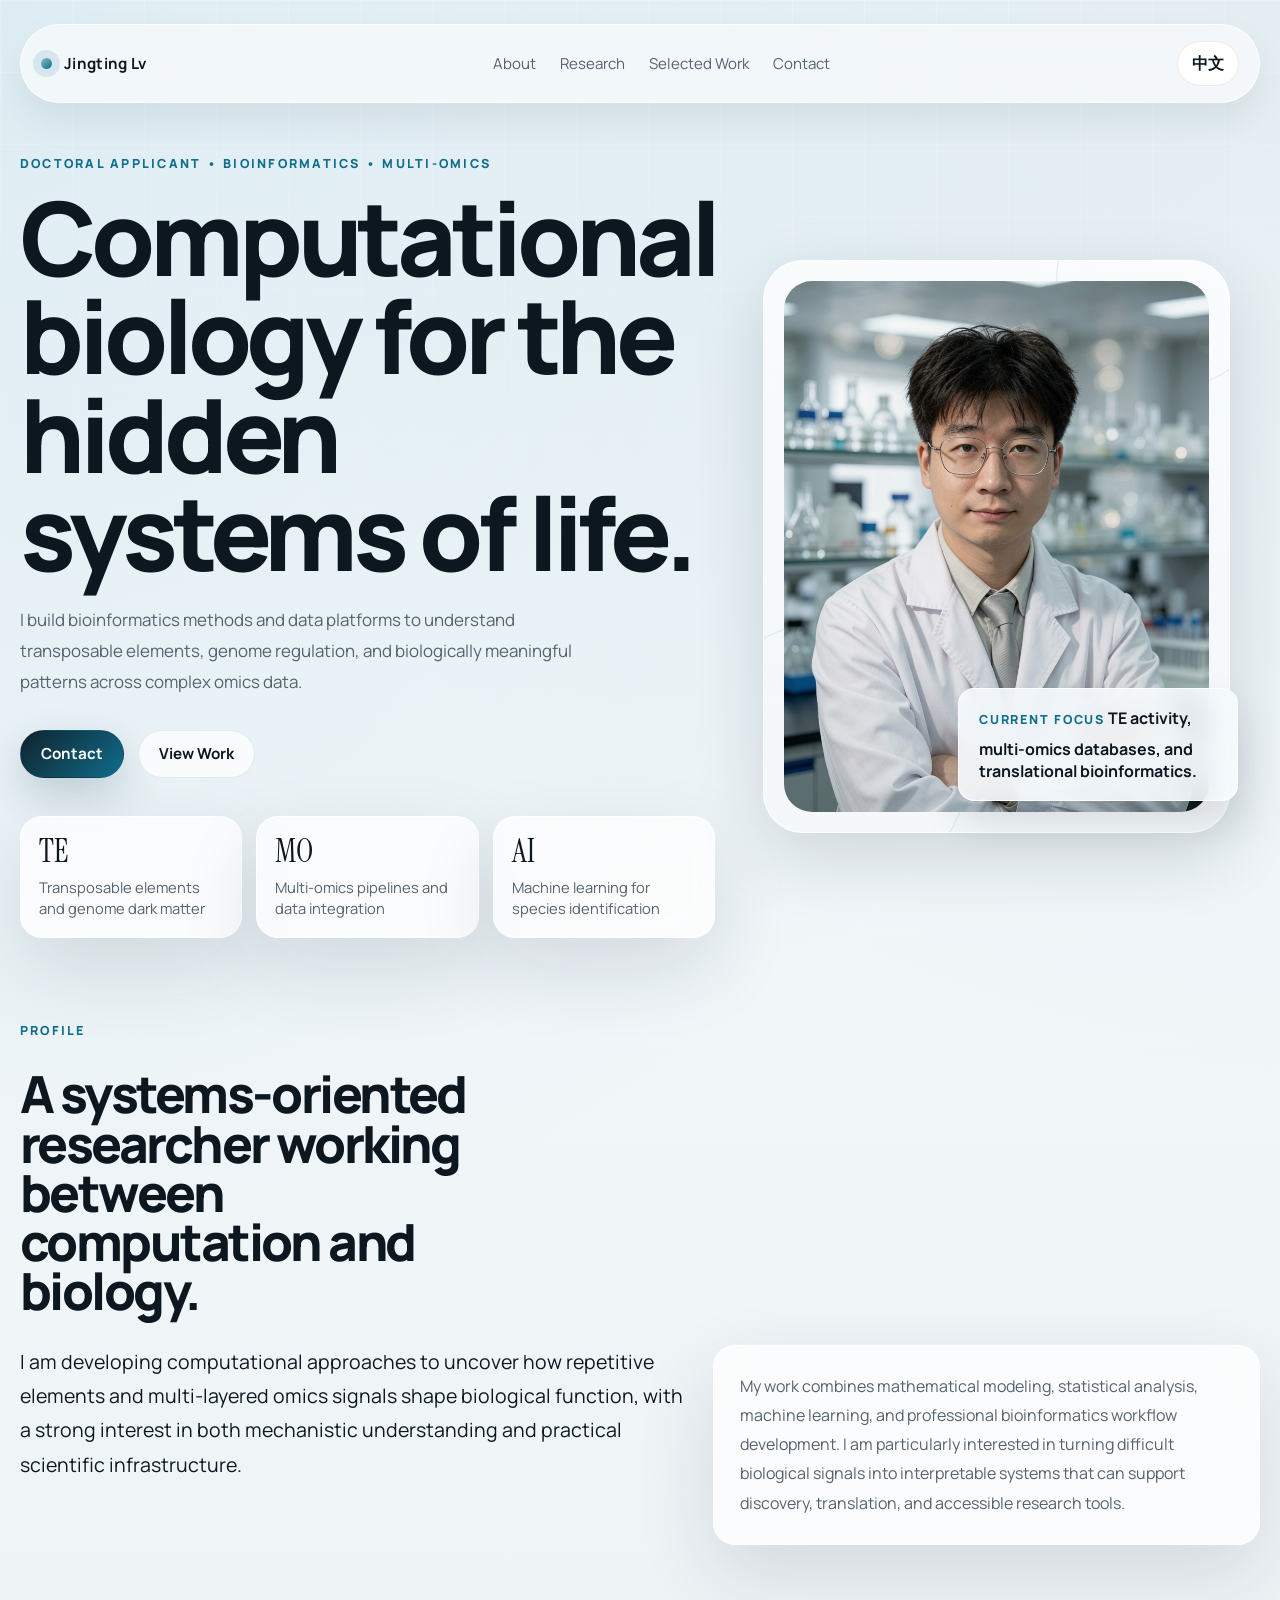
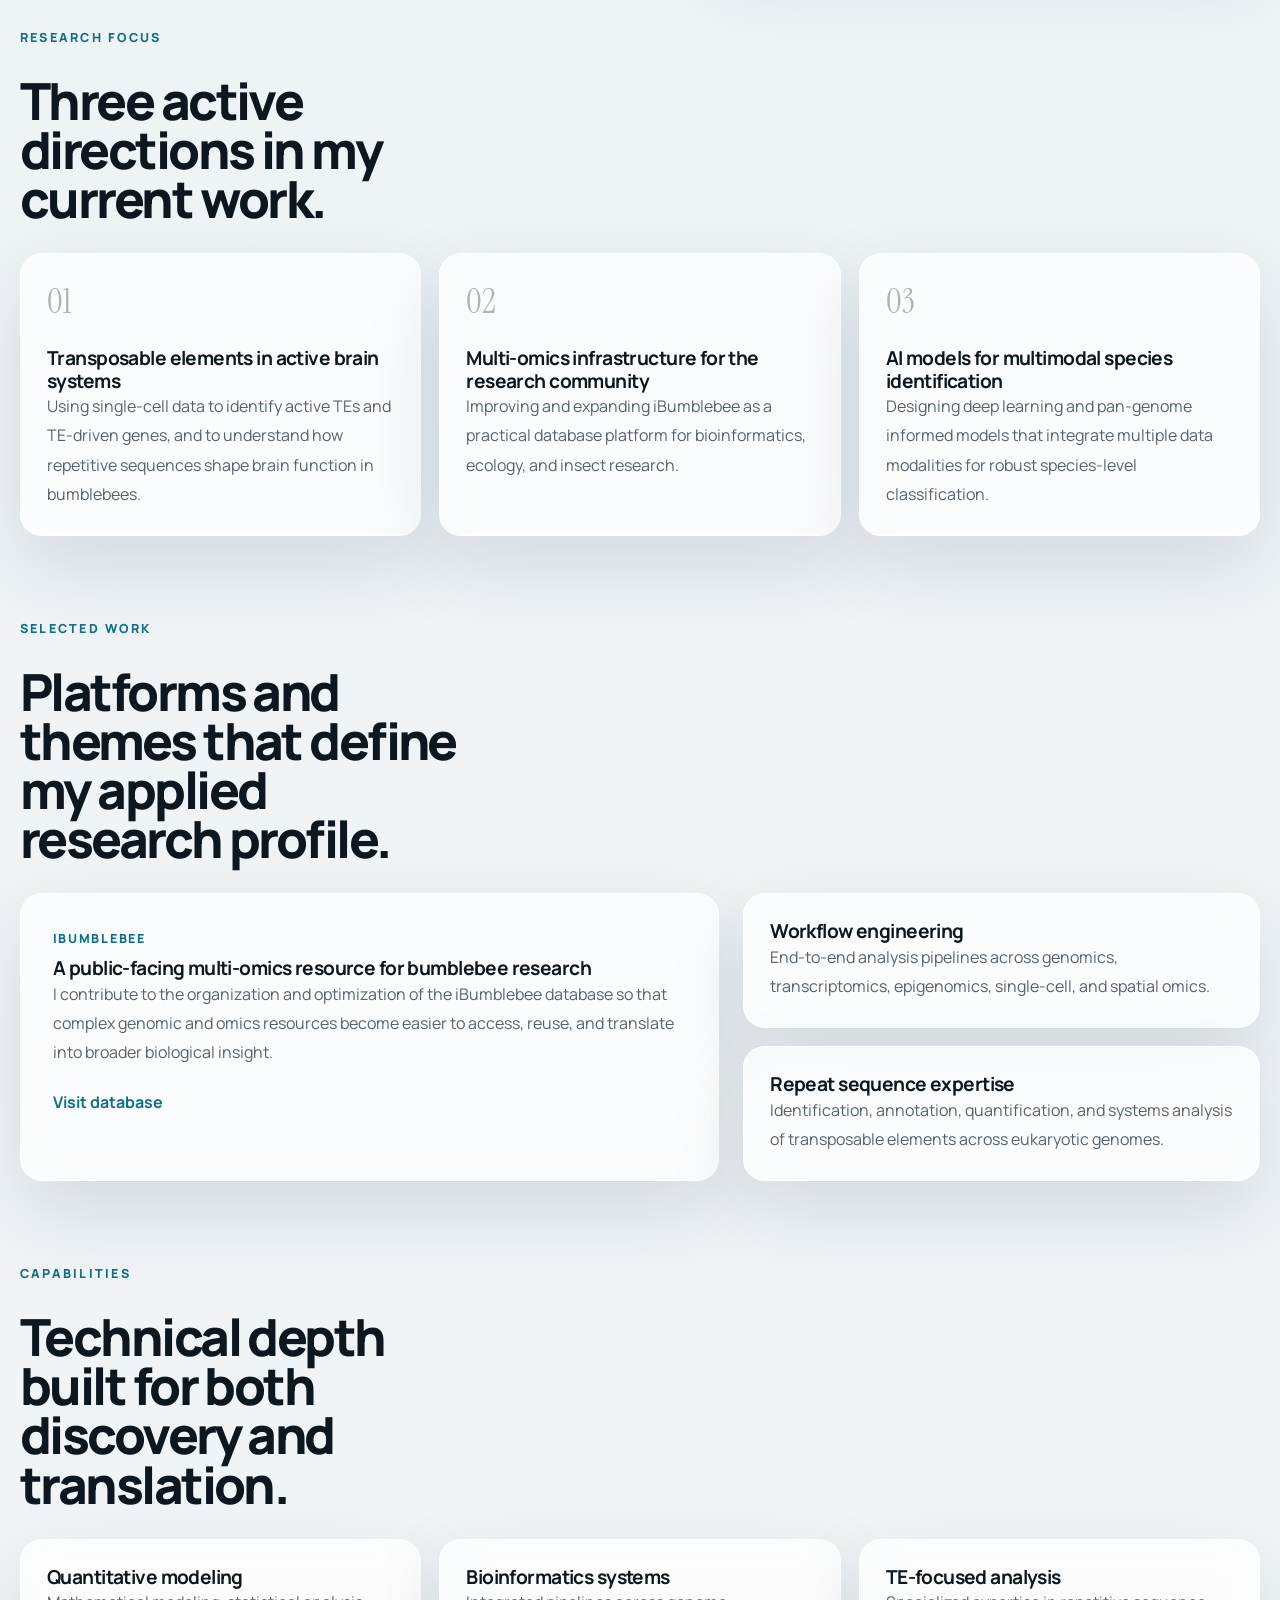
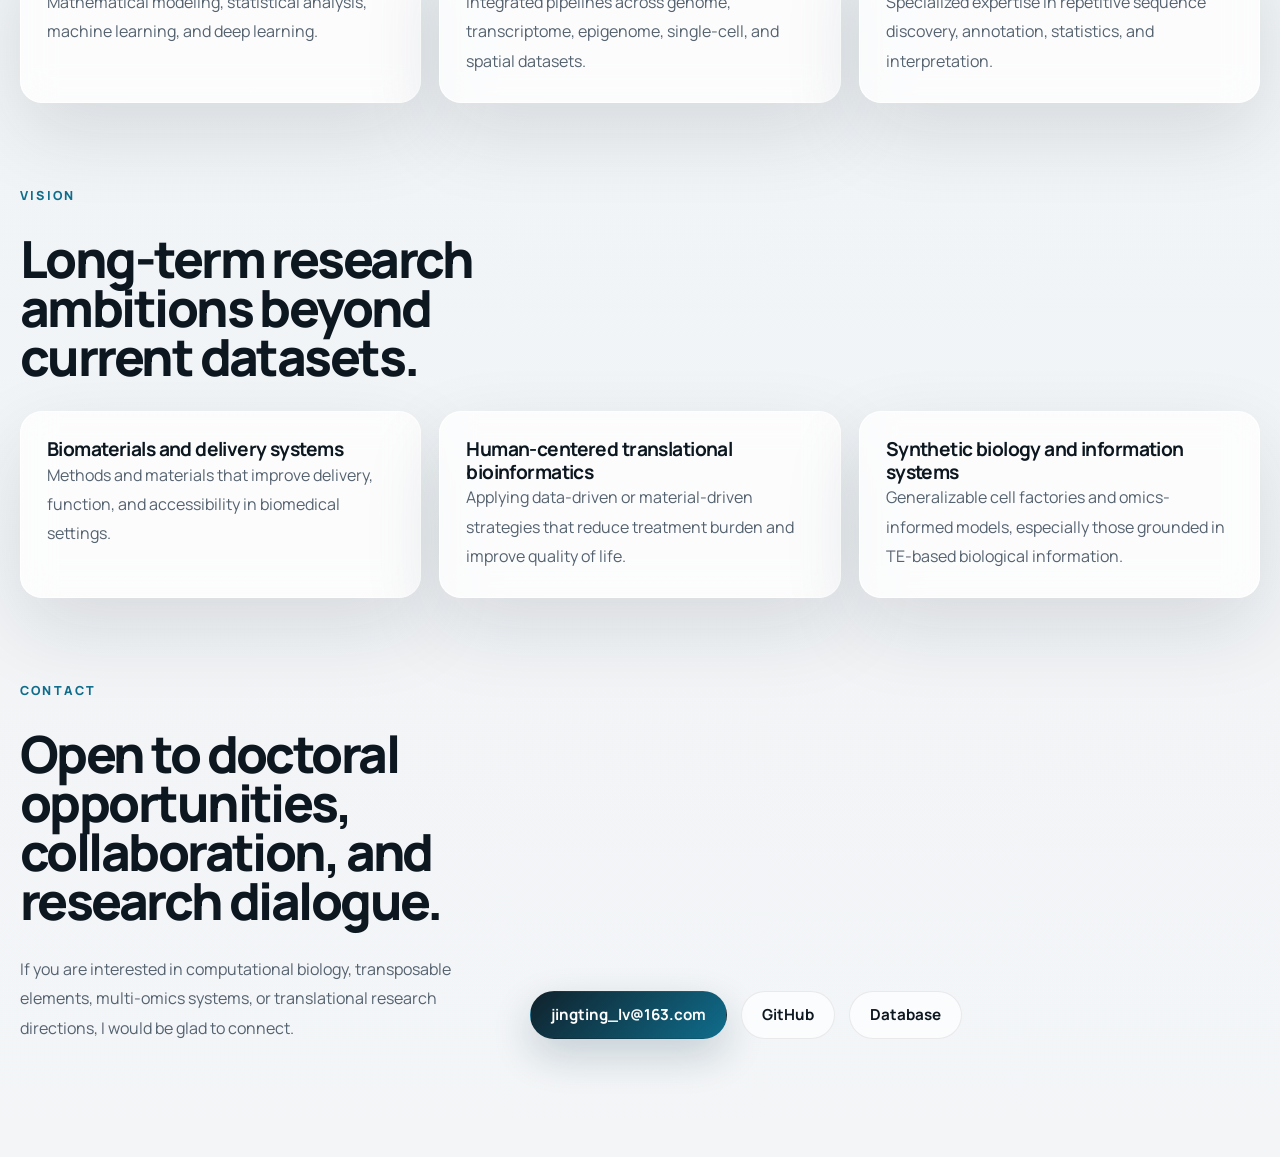
==== index.html @ 1e481fd1 "Create bilingual academic homepage" ====
<!DOCTYPE html>
<html lang="en">
<head>
  <meta charset="UTF-8">
  <meta name="viewport" content="width=device-width, initial-scale=1.0">
  <title>Jingting Lv | Bioinformatics Researcher</title>
  <meta
    name="description"
    content="Bilingual academic homepage for Jingting Lv, focused on bioinformatics, transposable elements, multi-omics, and computational biology."
  >
  <link rel="preconnect" href="https://fonts.googleapis.com">
  <link rel="preconnect" href="https://fonts.gstatic.com" crossorigin>
  <link
    href="https://fonts.googleapis.com/css2?family=Manrope:wght@400;500;600;700;800&family=Instrument+Serif:ital@0;1&display=swap"
    rel="stylesheet"
  >
  <link rel="stylesheet" href="assets/css/styles.css">
</head>
<body>
  <div class="site-shell">
    <header class="topbar">
      <a class="brand" href="#home" aria-label="Homepage">
        <span class="brand-mark"></span>
        <span class="brand-text">Jingting Lv</span>
      </a>
      <nav class="nav">
        <a href="#about" data-i18n="navAbout">About</a>
        <a href="#research" data-i18n="navResearch">Research</a>
        <a href="#selected" data-i18n="navSelected">Selected Work</a>
        <a href="#contact" data-i18n="navContact">Contact</a>
      </nav>
      <button class="lang-toggle" id="langToggle" type="button" aria-label="Switch language">
        中文
      </button>
    </header>

    <main>
      <section class="hero section" id="home">
        <div class="hero-copy reveal">
          <p class="eyebrow" data-i18n="eyebrow">Doctoral Applicant • Bioinformatics • Multi-omics</p>
          <h1 data-i18n="heroTitle">Computational biology for the hidden systems of life.</h1>
          <p class="hero-text" data-i18n="heroText">
            I build bioinformatics methods and data platforms to understand transposable elements,
            genome regulation, and biologically meaningful patterns across complex omics data.
          </p>
          <div class="hero-actions">
            <a class="button button-primary" href="#contact" data-i18n="heroPrimary">Contact</a>
            <a class="button button-secondary" href="#selected" data-i18n="heroSecondary">View Work</a>
          </div>
          <div class="hero-highlights">
            <article class="metric">
              <span class="metric-value">TE</span>
              <span class="metric-label" data-i18n="metricOne">Transposable elements and genome dark matter</span>
            </article>
            <article class="metric">
              <span class="metric-value">MO</span>
              <span class="metric-label" data-i18n="metricTwo">Multi-omics pipelines and data integration</span>
            </article>
            <article class="metric">
              <span class="metric-value">AI</span>
              <span class="metric-label" data-i18n="metricThree">Machine learning for species identification</span>
            </article>
          </div>
        </div>

        <div class="hero-visual reveal">
          <div class="portrait-frame">
            <div class="portrait-orbit portrait-orbit-one"></div>
            <div class="portrait-orbit portrait-orbit-two"></div>
            <img src="assets/images/profile.jpg" alt="Portrait of Jingting Lv in a laboratory" class="portrait">
          </div>
          <div class="floating-card card-focus">
            <span class="card-kicker" data-i18n="focusLabel">Current focus</span>
            <strong data-i18n="focusText">TE activity, multi-omics databases, and translational bioinformatics.</strong>
          </div>
        </div>
      </section>

      <section class="section intro reveal" id="about">
        <div class="section-heading">
          <p class="eyebrow" data-i18n="aboutEyebrow">Profile</p>
          <h2 data-i18n="aboutTitle">A systems-oriented researcher working between computation and biology.</h2>
        </div>
        <div class="intro-grid">
          <p class="lead" data-i18n="aboutLead">
            I am developing computational approaches to uncover how repetitive elements and
            multi-layered omics signals shape biological function, with a strong interest in both
            mechanistic understanding and practical scientific infrastructure.
          </p>
          <div class="glass-panel">
            <p data-i18n="aboutBody">
              My work combines mathematical modeling, statistical analysis, machine learning, and
              professional bioinformatics workflow development. I am particularly interested in
              turning difficult biological signals into interpretable systems that can support
              discovery, translation, and accessible research tools.
            </p>
          </div>
        </div>
      </section>

      <section class="section reveal" id="research">
        <div class="section-heading">
          <p class="eyebrow" data-i18n="researchEyebrow">Research Focus</p>
          <h2 data-i18n="researchTitle">Three active directions in my current work.</h2>
        </div>
        <div class="card-grid">
          <article class="info-card">
            <span class="card-index">01</span>
            <h3 data-i18n="researchOneTitle">Transposable elements in active brain systems</h3>
            <p data-i18n="researchOneBody">
              Using single-cell data to identify active TEs and TE-driven genes, and to understand
              how repetitive sequences shape brain function in bumblebees.
            </p>
          </article>
          <article class="info-card">
            <span class="card-index">02</span>
            <h3 data-i18n="researchTwoTitle">Multi-omics infrastructure for the research community</h3>
            <p data-i18n="researchTwoBody">
              Improving and expanding iBumblebee as a practical database platform for bioinformatics,
              ecology, and insect research.
            </p>
          </article>
          <article class="info-card">
            <span class="card-index">03</span>
            <h3 data-i18n="researchThreeTitle">AI models for multimodal species identification</h3>
            <p data-i18n="researchThreeBody">
              Designing deep learning and pan-genome informed models that integrate multiple data
              modalities for robust species-level classification.
            </p>
          </article>
        </div>
      </section>

      <section class="section section-split reveal" id="selected">
        <div class="section-heading">
          <p class="eyebrow" data-i18n="selectedEyebrow">Selected Work</p>
          <h2 data-i18n="selectedTitle">Platforms and themes that define my applied research profile.</h2>
        </div>
        <div class="split-layout">
          <article class="feature-panel">
            <span class="feature-label">iBumblebee</span>
            <h3 data-i18n="selectedMainTitle">A public-facing multi-omics resource for bumblebee research</h3>
            <p data-i18n="selectedMainBody">
              I contribute to the organization and optimization of the iBumblebee database so that
              complex genomic and omics resources become easier to access, reuse, and translate into
              broader biological insight.
            </p>
            <a class="text-link" href="https://ngdc.cncb.ac.cn/ibumblebee/" target="_blank" rel="noreferrer">
              <span data-i18n="databaseLink">Visit database</span>
            </a>
          </article>
          <div class="stacked-panels">
            <article class="mini-panel">
              <h3 data-i18n="selectedSideOneTitle">Workflow engineering</h3>
              <p data-i18n="selectedSideOneBody">
                End-to-end analysis pipelines across genomics, transcriptomics, epigenomics,
                single-cell, and spatial omics.
              </p>
            </article>
            <article class="mini-panel">
              <h3 data-i18n="selectedSideTwoTitle">Repeat sequence expertise</h3>
              <p data-i18n="selectedSideTwoBody">
                Identification, annotation, quantification, and systems analysis of transposable
                elements across eukaryotic genomes.
              </p>
            </article>
          </div>
        </div>
      </section>

      <section class="section reveal" id="skills">
        <div class="section-heading">
          <p class="eyebrow" data-i18n="skillsEyebrow">Capabilities</p>
          <h2 data-i18n="skillsTitle">Technical depth built for both discovery and translation.</h2>
        </div>
        <div class="pillars">
          <div class="pillar">
            <h3 data-i18n="skillsOneTitle">Quantitative modeling</h3>
            <p data-i18n="skillsOneBody">Mathematical modeling, statistical analysis, machine learning, and deep learning.</p>
          </div>
          <div class="pillar">
            <h3 data-i18n="skillsTwoTitle">Bioinformatics systems</h3>
            <p data-i18n="skillsTwoBody">Integrated pipelines across genome, transcriptome, epigenome, single-cell, and spatial datasets.</p>
          </div>
          <div class="pillar">
            <h3 data-i18n="skillsThreeTitle">TE-focused analysis</h3>
            <p data-i18n="skillsThreeBody">Specialized expertise in repetitive sequence discovery, annotation, statistics, and interpretation.</p>
          </div>
        </div>
      </section>

      <section class="section reveal" id="vision">
        <div class="section-heading">
          <p class="eyebrow" data-i18n="visionEyebrow">Vision</p>
          <h2 data-i18n="visionTitle">Long-term research ambitions beyond current datasets.</h2>
        </div>
        <div class="vision-grid">
          <article class="vision-card">
            <h3 data-i18n="visionOneTitle">Biomaterials and delivery systems</h3>
            <p data-i18n="visionOneBody">Methods and materials that improve delivery, function, and accessibility in biomedical settings.</p>
          </article>
          <article class="vision-card">
            <h3 data-i18n="visionTwoTitle">Human-centered translational bioinformatics</h3>
            <p data-i18n="visionTwoBody">Applying data-driven or material-driven strategies that reduce treatment burden and improve quality of life.</p>
          </article>
          <article class="vision-card">
            <h3 data-i18n="visionThreeTitle">Synthetic biology and information systems</h3>
            <p data-i18n="visionThreeBody">Generalizable cell factories and omics-informed models, especially those grounded in TE-based biological information.</p>
          </article>
        </div>
      </section>

      <section class="section contact reveal" id="contact">
        <div class="section-heading">
          <p class="eyebrow" data-i18n="contactEyebrow">Contact</p>
          <h2 data-i18n="contactTitle">Open to doctoral opportunities, collaboration, and research dialogue.</h2>
        </div>
        <div class="contact-layout">
          <p class="contact-copy" data-i18n="contactBody">
            If you are interested in computational biology, transposable elements, multi-omics
            systems, or translational research directions, I would be glad to connect.
          </p>
          <div class="contact-actions">
            <a class="button button-primary" href="mailto:jingting_lv@163.com">jingting_lv@163.com</a>
            <a class="button button-secondary" href="https://github.com/jingtinglv/jingtinglv.github.io" target="_blank" rel="noreferrer">GitHub</a>
            <a class="button button-secondary" href="https://ngdc.cncb.ac.cn/ibumblebee/" target="_blank" rel="noreferrer">Database</a>
            <a class="button button-secondary is-hidden" href="#" data-optional-link="cv">CV</a>
            <a class="button button-secondary is-hidden" href="#" data-optional-link="scholar">Scholar</a>
          </div>
        </div>
      </section>
    </main>
  </div>

  <script src="assets/js/script.js"></script>
</body>
</html>
---- assets/css/styles.css ----
:root {
  --bg: #eef3f6;
  --bg-soft: rgba(255, 255, 255, 0.62);
  --panel: rgba(255, 255, 255, 0.74);
  --panel-strong: rgba(255, 255, 255, 0.9);
  --line: rgba(16, 24, 32, 0.08);
  --line-strong: rgba(16, 24, 32, 0.16);
  --text: #0d1720;
  --muted: #55626f;
  --accent: #0f6d8c;
  --accent-soft: rgba(15, 109, 140, 0.12);
  --shadow: 0 30px 80px rgba(17, 33, 49, 0.12);
  --radius-xl: 32px;
  --radius-lg: 22px;
  --radius-md: 16px;
  --max-width: 1240px;
}

* {
  box-sizing: border-box;
}

html {
  scroll-behavior: smooth;
}

body {
  margin: 0;
  min-height: 100vh;
  font-family: "Manrope", "Avenir Next", "Segoe UI", sans-serif;
  color: var(--text);
  background:
    radial-gradient(circle at top left, rgba(110, 170, 198, 0.18), transparent 28%),
    radial-gradient(circle at top right, rgba(189, 209, 219, 0.32), transparent 24%),
    linear-gradient(180deg, #f6fbfd 0%, var(--bg) 38%, #f3f5f7 100%);
}

body::before {
  content: "";
  position: fixed;
  inset: 0;
  background-image:
    linear-gradient(rgba(255, 255, 255, 0.35) 1px, transparent 1px),
    linear-gradient(90deg, rgba(255, 255, 255, 0.35) 1px, transparent 1px);
  background-size: 72px 72px;
  mask-image: linear-gradient(180deg, rgba(0, 0, 0, 0.55), transparent 78%);
  pointer-events: none;
}

a {
  color: inherit;
  text-decoration: none;
}

img {
  display: block;
  max-width: 100%;
}

.site-shell {
  width: min(calc(100% - 32px), var(--max-width));
  margin: 0 auto;
  padding: 24px 0 72px;
}

.topbar {
  position: sticky;
  top: 16px;
  z-index: 20;
  display: flex;
  align-items: center;
  justify-content: space-between;
  gap: 18px;
  padding: 16px 20px;
  margin-bottom: 24px;
  background: rgba(248, 250, 252, 0.78);
  border: 1px solid rgba(255, 255, 255, 0.84);
  border-radius: 999px;
  box-shadow: 0 18px 36px rgba(28, 44, 62, 0.08);
  backdrop-filter: blur(16px);
}

.brand {
  display: inline-flex;
  align-items: center;
  gap: 12px;
  font-size: 0.95rem;
  font-weight: 700;
  letter-spacing: 0.02em;
}

.brand-mark {
  width: 11px;
  height: 11px;
  border-radius: 999px;
  background: linear-gradient(135deg, #8bbac9 0%, #0f6d8c 100%);
  box-shadow: 0 0 0 8px rgba(15, 109, 140, 0.12);
}

.nav {
  display: inline-flex;
  gap: 24px;
  color: var(--muted);
  font-size: 0.94rem;
}

.nav a {
  position: relative;
}

.nav a::after {
  content: "";
  position: absolute;
  left: 0;
  bottom: -6px;
  width: 100%;
  height: 1px;
  background: currentColor;
  transform: scaleX(0);
  transform-origin: left;
  transition: transform 200ms ease;
}

.nav a:hover::after,
.nav a:focus-visible::after {
  transform: scaleX(1);
}

.lang-toggle,
.button {
  border: 1px solid transparent;
  border-radius: 999px;
  transition:
    transform 220ms ease,
    box-shadow 220ms ease,
    background-color 220ms ease,
    border-color 220ms ease;
}

.lang-toggle {
  padding: 10px 14px;
  font: inherit;
  font-weight: 700;
  color: var(--text);
  background: #fff;
  border-color: var(--line);
  cursor: pointer;
}

.lang-toggle:hover,
.lang-toggle:focus-visible,
.button:hover,
.button:focus-visible {
  transform: translateY(-1px);
  box-shadow: 0 10px 30px rgba(19, 40, 57, 0.08);
}

.section {
  position: relative;
  padding: 42px 0;
}

.hero {
  display: grid;
  grid-template-columns: 1.06fr 0.94fr;
  gap: 48px;
  align-items: center;
  min-height: calc(100vh - 160px);
  padding-top: 28px;
}

.eyebrow {
  margin: 0 0 16px;
  color: var(--accent);
  font-size: 0.78rem;
  font-weight: 800;
  letter-spacing: 0.18em;
  text-transform: uppercase;
}

h1,
h2,
h3,
strong {
  margin: 0;
}

h1,
h2 {
  letter-spacing: -0.05em;
  line-height: 0.96;
}

h1 {
  max-width: 11ch;
  font-size: clamp(3.6rem, 8vw, 7rem);
  font-weight: 800;
}

h2 {
  max-width: 13ch;
  font-size: clamp(2.2rem, 4vw, 4rem);
  font-weight: 800;
}

h3 {
  font-size: 1.2rem;
  line-height: 1.18;
  letter-spacing: -0.03em;
}

.hero-text,
.lead,
.glass-panel p,
.info-card p,
.feature-panel p,
.mini-panel p,
.pillar p,
.vision-card p,
.contact-copy {
  margin: 0;
  color: var(--muted);
  font-size: 1rem;
  line-height: 1.82;
}

.hero-text {
  max-width: 58ch;
  margin-top: 24px;
  font-size: 1.06rem;
}

.hero-actions,
.contact-actions {
  display: flex;
  flex-wrap: wrap;
  gap: 14px;
  margin-top: 32px;
}

.button {
  display: inline-flex;
  align-items: center;
  justify-content: center;
  min-height: 48px;
  padding: 0 20px;
  font-size: 0.95rem;
  font-weight: 700;
}

.button-primary {
  color: #fff;
  background: linear-gradient(135deg, #10222c 0%, #0f6d8c 100%);
  box-shadow: 0 16px 40px rgba(15, 54, 73, 0.2);
}

.button-secondary {
  color: var(--text);
  background: rgba(255, 255, 255, 0.7);
  border-color: var(--line);
}

.hero-highlights {
  display: grid;
  grid-template-columns: repeat(3, minmax(0, 1fr));
  gap: 14px;
  margin-top: 38px;
}

.metric,
.glass-panel,
.info-card,
.feature-panel,
.mini-panel,
.pillar,
.vision-card {
  border: 1px solid rgba(255, 255, 255, 0.92);
  background: var(--panel);
  border-radius: var(--radius-lg);
  box-shadow: var(--shadow);
  backdrop-filter: blur(16px);
}

.metric {
  display: flex;
  flex-direction: column;
  gap: 10px;
  padding: 18px;
}

.metric-value {
  font-family: "Instrument Serif", Georgia, serif;
  font-size: 2rem;
  line-height: 1;
}

.metric-label {
  color: var(--muted);
  font-size: 0.92rem;
  line-height: 1.45;
}

.hero-visual {
  position: relative;
  display: flex;
  justify-content: center;
}

.portrait-frame {
  position: relative;
  width: min(100%, 520px);
  padding: 20px;
  border-radius: 40px;
  background: linear-gradient(180deg, rgba(255, 255, 255, 0.78), rgba(255, 255, 255, 0.38));
  border: 1px solid rgba(255, 255, 255, 0.94);
  box-shadow:
    0 24px 70px rgba(12, 36, 47, 0.14),
    inset 0 1px 0 rgba(255, 255, 255, 0.7);
  overflow: hidden;
}

.portrait {
  position: relative;
  z-index: 1;
  width: 100%;
  aspect-ratio: 4 / 5;
  object-fit: cover;
  border-radius: 28px;
  filter: saturate(0.92) contrast(1.02);
}

.portrait-orbit {
  position: absolute;
  inset: auto;
  border: 1px solid rgba(15, 109, 140, 0.12);
  border-radius: 999px;
}

.portrait-orbit-one {
  top: -16%;
  right: -10%;
  width: 220px;
  height: 220px;
}

.portrait-orbit-two {
  bottom: -12%;
  left: -16%;
  width: 280px;
  height: 280px;
}

.floating-card {
  position: absolute;
  right: -8px;
  bottom: 32px;
  z-index: 2;
  max-width: 280px;
  padding: 18px 20px;
  border-radius: var(--radius-md);
  background: rgba(248, 252, 255, 0.88);
  border: 1px solid rgba(255, 255, 255, 0.88);
  box-shadow: 0 20px 40px rgba(12, 31, 45, 0.14);
  backdrop-filter: blur(14px);
}

.card-kicker,
.feature-label {
  display: inline-block;
  margin-bottom: 10px;
  color: var(--accent);
  font-size: 0.78rem;
  font-weight: 800;
  letter-spacing: 0.14em;
  text-transform: uppercase;
}

.section-heading {
  display: flex;
  flex-direction: column;
  gap: 14px;
  margin-bottom: 30px;
}

.intro-grid,
.split-layout,
.contact-layout {
  display: grid;
  gap: 24px;
}

.intro-grid {
  grid-template-columns: 1.1fr 0.9fr;
  align-items: start;
}

.lead {
  font-size: 1.22rem;
  line-height: 1.75;
  color: var(--text);
}

.glass-panel,
.info-card,
.feature-panel,
.mini-panel,
.pillar,
.vision-card {
  padding: 26px;
}

.card-grid,
.vision-grid,
.pillars {
  display: grid;
  gap: 18px;
}

.card-grid {
  grid-template-columns: repeat(3, minmax(0, 1fr));
}

.info-card {
  min-height: 252px;
}

.card-index {
  display: inline-block;
  margin-bottom: 24px;
  color: rgba(13, 23, 32, 0.32);
  font-family: "Instrument Serif", Georgia, serif;
  font-size: 2.1rem;
}

.split-layout {
  grid-template-columns: 1.15fr 0.85fr;
}

.feature-panel {
  padding: 32px;
}

.stacked-panels {
  display: grid;
  gap: 18px;
}

.text-link {
  display: inline-flex;
  margin-top: 24px;
  color: var(--accent);
  font-weight: 700;
}

.pillars {
  grid-template-columns: repeat(3, minmax(0, 1fr));
}

.vision-grid {
  grid-template-columns: repeat(3, minmax(0, 1fr));
}

.contact-layout {
  grid-template-columns: 0.8fr 1.2fr;
  align-items: center;
}

.is-hidden {
  display: none;
}

.reveal {
  opacity: 0;
  transform: translateY(24px);
  transition:
    opacity 700ms ease,
    transform 700ms cubic-bezier(0.22, 1, 0.36, 1);
}

.reveal.is-visible {
  opacity: 1;
  transform: translateY(0);
}

@media (prefers-reduced-motion: reduce) {
  html {
    scroll-behavior: auto;
  }

  .reveal,
  .lang-toggle,
  .button,
  .nav a::after {
    transition: none;
  }

  .reveal {
    opacity: 1;
    transform: none;
  }
}

@media (max-width: 1120px) {
  .hero,
  .intro-grid,
  .split-layout,
  .contact-layout {
    grid-template-columns: 1fr;
  }

  .hero {
    min-height: auto;
    padding-top: 12px;
  }

  .hero-visual {
    order: -1;
  }
}

@media (max-width: 880px) {
  .topbar {
    padding: 14px 16px;
    border-radius: 28px;
  }

  .nav {
    display: none;
  }

  .hero-highlights,
  .card-grid,
  .pillars,
  .vision-grid {
    grid-template-columns: 1fr;
  }

  h1 {
    max-width: 100%;
  }

  h2 {
    max-width: 100%;
  }

  .floating-card {
    position: static;
    margin-top: 18px;
    max-width: none;
  }
}

@media (max-width: 640px) {
  .site-shell {
    width: min(calc(100% - 20px), var(--max-width));
    padding-top: 14px;
  }

  .section {
    padding: 32px 0;
  }

  h1 {
    font-size: clamp(2.7rem, 16vw, 4.2rem);
  }

  h2 {
    font-size: clamp(1.9rem, 11vw, 3rem);
  }

  .hero-text,
  .lead {
    font-size: 1rem;
  }

  .portrait-frame {
    padding: 14px;
    border-radius: 28px;
  }

  .portrait {
    border-radius: 20px;
  }
}
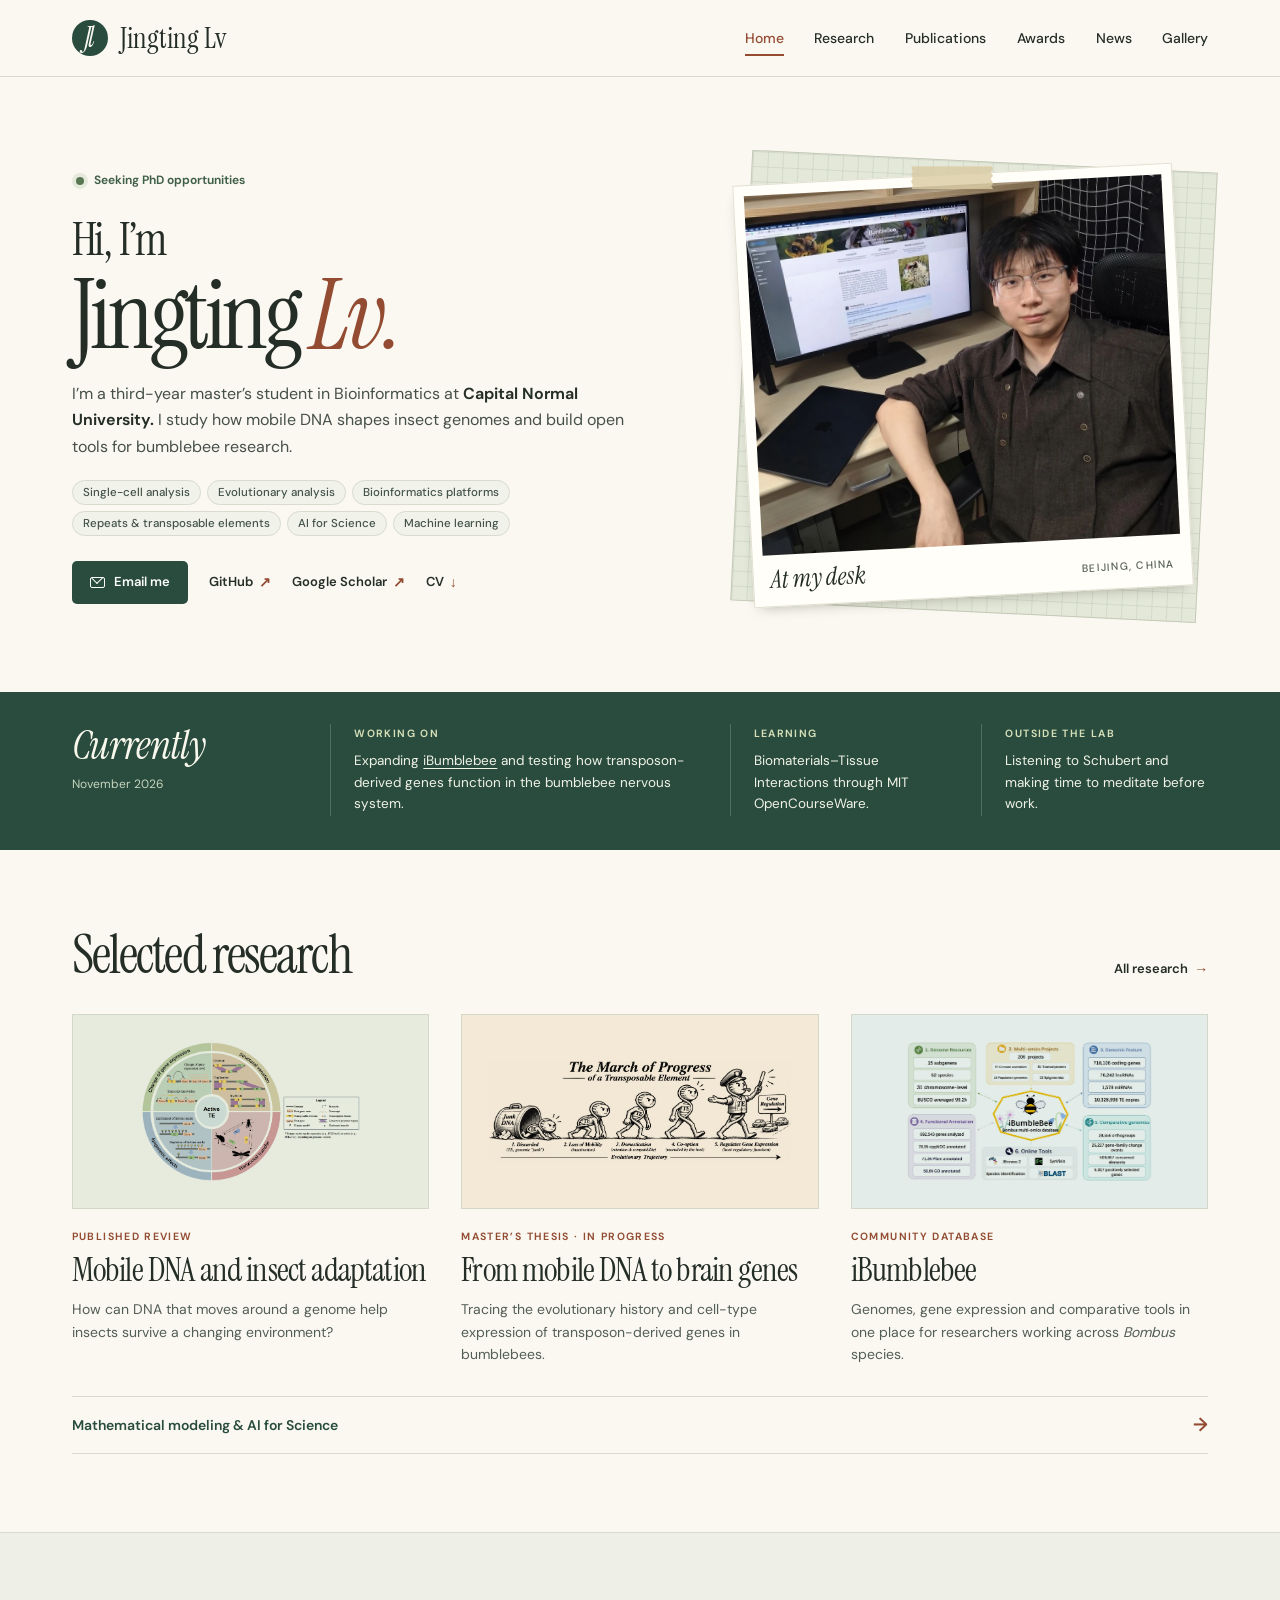
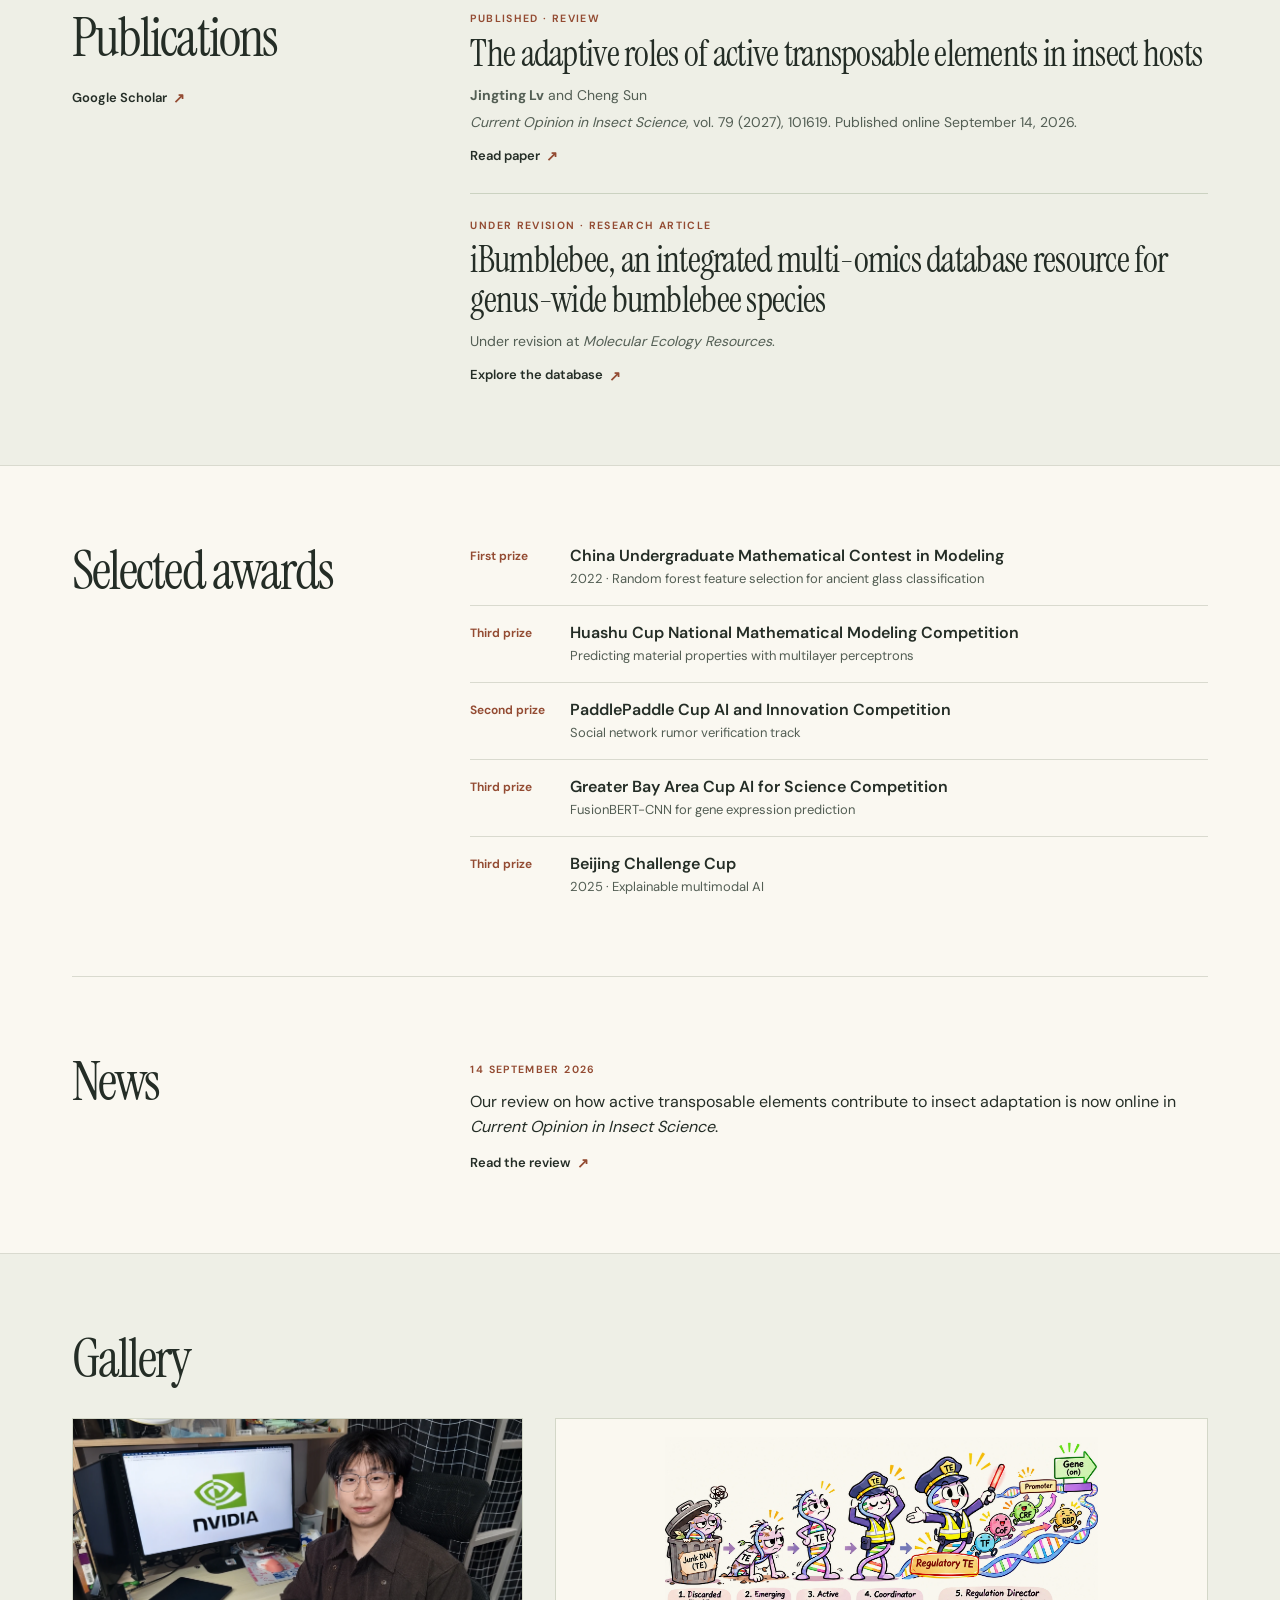
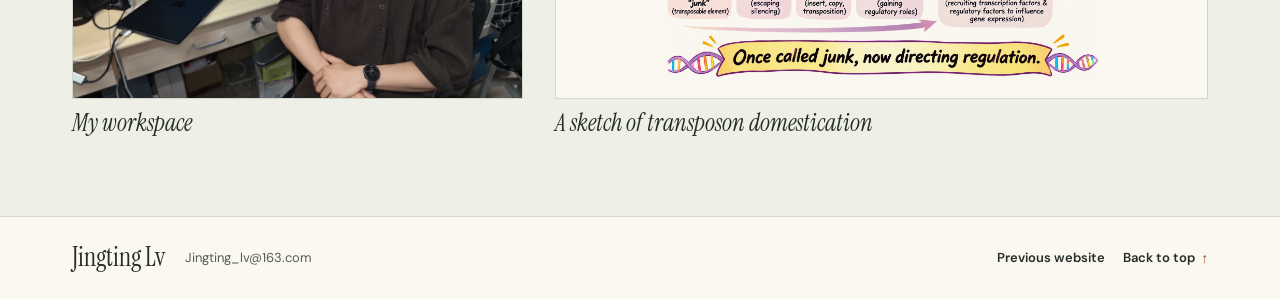
==== commit 0dcce484: "Publish academic portfolio and preserve the previous site under old/" ====
--- a/index.html
+++ b/index.html
@@ -1,237 +1,136 @@
-<!DOCTYPE html>
+<!doctype html>
 <html lang="en">
 <head>
-  <meta charset="UTF-8">
-  <meta name="viewport" content="width=device-width, initial-scale=1.0">
-  <title>Jingting Lv | Bioinformatics Researcher</title>
-  <meta
-    name="description"
-    content="Bilingual academic homepage for Jingting Lv, focused on bioinformatics, transposable elements, multi-omics, and computational biology."
-  >
-  <link rel="preconnect" href="https://fonts.googleapis.com">
-  <link rel="preconnect" href="https://fonts.gstatic.com" crossorigin>
-  <link
-    href="https://fonts.googleapis.com/css2?family=Manrope:wght@400;500;600;700;800&family=Instrument+Serif:ital@0;1&display=swap"
-    rel="stylesheet"
-  >
-  <link rel="stylesheet" href="assets/css/styles.css">
+  <meta charset="utf-8">
+  <meta name="viewport" content="width=device-width, initial-scale=1">
+  <meta name="theme-color" content="#faf8f1">
+  <meta name="description" content="Jingting Lv studies transposable elements in insects and builds open tools for bumblebee multi-omics. Bioinformatics, Capital Normal University.">
+  <title>Jingting Lv · Bioinformatics</title>
+  <link rel="icon" href="assets/favicon.png">
+  <link rel="preload" href="assets/fonts/instrument-serif.woff2" as="font" type="font/woff2" crossorigin>
+  <link rel="stylesheet" href="assets/site.css">
+  <script src="assets/site.js" defer></script>
 </head>
-<body>
-  <div class="site-shell">
-    <header class="topbar">
-      <a class="brand" href="#home" aria-label="Homepage">
-        <span class="brand-mark"></span>
-        <span class="brand-text">Jingting Lv</span>
-      </a>
-      <nav class="nav">
-        <a href="#about" data-i18n="navAbout">About</a>
-        <a href="#research" data-i18n="navResearch">Research</a>
-        <a href="#selected" data-i18n="navSelected">Selected Work</a>
-        <a href="#contact" data-i18n="navContact">Contact</a>
+<body id="home">
+  <a class="skip" href="#main">Skip to content</a>
+  <header class="masthead">
+    <div class="wrap header-inner">
+      <a class="brand" href="#home"><span class="monogram" aria-hidden="true">Jl</span>Jingting Lv</a>
+      <button class="menu-toggle" type="button" aria-expanded="false" aria-controls="primary-nav">Menu <span aria-hidden="true">☰</span></button>
+      <nav id="primary-nav" aria-label="Main navigation">
+        <a href="#home" aria-current="location">Home</a><a href="#research">Research</a><a href="#publications">Publications</a><a href="#awards">Awards</a><a href="#news">News</a><a href="#gallery">Gallery</a>
       </nav>
-      <button class="lang-toggle" id="langToggle" type="button" aria-label="Switch language">
-        中文
-      </button>
-    </header>
+    </div>
+  </header>
 
-    <main>
-      <section class="hero section" id="home">
-        <div class="hero-copy reveal">
-          <p class="eyebrow" data-i18n="eyebrow">Doctoral Applicant • Bioinformatics • Multi-omics</p>
-          <h1 data-i18n="heroTitle">Computational biology for the hidden systems of life.</h1>
-          <p class="hero-text" data-i18n="heroText">
-            I build bioinformatics methods and data platforms to understand transposable elements,
-            genome regulation, and biologically meaningful patterns across complex omics data.
-          </p>
-          <div class="hero-actions">
-            <a class="button button-primary" href="#contact" data-i18n="heroPrimary">Contact</a>
-            <a class="button button-secondary" href="#selected" data-i18n="heroSecondary">View Work</a>
-          </div>
-          <div class="hero-highlights">
-            <article class="metric">
-              <span class="metric-value">TE</span>
-              <span class="metric-label" data-i18n="metricOne">Transposable elements and genome dark matter</span>
-            </article>
-            <article class="metric">
-              <span class="metric-value">MO</span>
-              <span class="metric-label" data-i18n="metricTwo">Multi-omics pipelines and data integration</span>
-            </article>
-            <article class="metric">
-              <span class="metric-value">AI</span>
-              <span class="metric-label" data-i18n="metricThree">Machine learning for species identification</span>
-            </article>
-          </div>
+  <main id="main">
+    <!-- 首页简介、研究兴趣和联系入口 -->
+    <section class="hero wrap" aria-labelledby="hero-title">
+      <div class="hero-copy">
+        <p class="availability"><span class="status-dot"></span> Seeking PhD opportunities</p>
+        <h1 id="hero-title"><span class="greeting">Hi, I’m</span> Jingting <em>Lv.</em></h1>
+        <p class="intro">I’m a third-year master’s student in Bioinformatics at <strong>Capital Normal University.</strong> I study how mobile DNA shapes insect genomes and build open tools for bumblebee research.</p>
+        <ul class="interests" aria-label="Research interests">
+          <li>Single-cell analysis</li><li>Evolutionary analysis</li><li>Bioinformatics platforms</li>
+          <li>Repeats &amp; transposable elements</li><li>AI for Science</li><li>Machine learning</li>
+        </ul>
+        <div class="profile-links">
+          <a class="button" href="mailto:Jingting_lv@163.com"><span class="envelope" aria-hidden="true"></span>Email me</a>
+          <a class="link" href="https://github.com/jingtinglv">GitHub <span aria-hidden="true">↗</span></a>
+          <a class="link" href="https://scholar.google.com/citations?user=xNKSBq0AAAAJ">Google Scholar <span aria-hidden="true">↗</span></a>
+          <a class="link" href="assets/files/Jingting-Lv-CV.pdf" download>CV <span aria-hidden="true">↓</span></a>
         </div>
+      </div>
+      <div class="portrait-board">
+        <figure class="portrait-print">
+          <img src="assets/images/portrait.webp" alt="Jingting Lv seated at his desk with the iBumblebee database on the monitor." width="897" height="742" fetchpriority="high">
+          <figcaption><span>At my desk</span><span class="photo-place">Beijing, China</span></figcaption>
+        </figure>
+      </div>
+    </section>
 
-        <div class="hero-visual reveal">
-          <div class="portrait-frame">
-            <div class="portrait-orbit portrait-orbit-one"></div>
-            <div class="portrait-orbit portrait-orbit-two"></div>
-            <img src="assets/images/profile.jpg" alt="Portrait of Jingting Lv in a laboratory" class="portrait">
-          </div>
-          <div class="floating-card card-focus">
-            <span class="card-kicker" data-i18n="focusLabel">Current focus</span>
-            <strong data-i18n="focusText">TE activity, multi-omics databases, and translational bioinformatics.</strong>
-          </div>
-        </div>
-      </section>
+    <!-- 当前动态：更新文字时也更新日期 -->
+    <aside class="now-band" aria-labelledby="now-title">
+      <div class="wrap now-inner">
+        <div class="now-heading"><h2 id="now-title">Currently</h2><p><time datetime="2026-11">November 2026</time></p></div>
+        <div class="now-note"><h3>Working on</h3><p>Expanding <a href="https://ngdc.cncb.ac.cn/ibumblebee/">iBumblebee</a> and testing how transposon-derived genes function in the bumblebee nervous system.</p></div>
+        <div class="now-note"><h3>Learning</h3><p>Biomaterials–Tissue Interactions through MIT OpenCourseWare.</p></div>
+        <div class="now-note"><h3>Outside the lab</h3><p>Listening to Schubert and making time to meditate before work.</p></div>
+      </div>
+    </aside>
 
-      <section class="section intro reveal" id="about">
-        <div class="section-heading">
-          <p class="eyebrow" data-i18n="aboutEyebrow">Profile</p>
-          <h2 data-i18n="aboutTitle">A systems-oriented researcher working between computation and biology.</h2>
-        </div>
-        <div class="intro-grid">
-          <p class="lead" data-i18n="aboutLead">
-            I am developing computational approaches to uncover how repetitive elements and
-            multi-layered omics signals shape biological function, with a strong interest in both
-            mechanistic understanding and practical scientific infrastructure.
-          </p>
-          <div class="glass-panel">
-            <p data-i18n="aboutBody">
-              My work combines mathematical modeling, statistical analysis, machine learning, and
-              professional bioinformatics workflow development. I am particularly interested in
-              turning difficult biological signals into interpretable systems that can support
-              discovery, translation, and accessible research tools.
-            </p>
-          </div>
-        </div>
-      </section>
+    <section id="research" class="wrap section" aria-labelledby="research-title">
+      <div class="section-head"><h2 id="research-title">Selected research</h2><a class="more" href="research.html">All research <span aria-hidden="true">→</span></a></div>
+      <div class="project-grid">
+        <article class="project-card">
+          <a class="project-image sage" href="research.html#insect-adaptation" aria-label="Explore the review on transposable elements in insects"><img src="assets/images/te-mechanisms.webp" width="1290" height="823" alt="Four mechanisms connecting active transposable elements to insect adaptation." loading="lazy"></a>
+          <p class="kicker">Published review</p><h3><a href="research.html#insect-adaptation">Mobile DNA and insect adaptation</a></h3>
+          <p>How can DNA that moves around a genome help insects survive a changing environment?</p>
+        </article>
+        <article class="project-card">
+          <a class="project-image sand" href="research.html#bumblebee-brain" aria-label="Explore the bumblebee brain thesis"><img src="assets/images/domestication.webp" width="2172" height="724" alt="Illustration of a proposed path from mobile DNA to a gene with a regulatory role." loading="lazy"></a>
+          <p class="kicker">Master’s thesis · In progress</p><h3><a href="research.html#bumblebee-brain">From mobile DNA to brain genes</a></h3>
+          <p>Tracing the evolutionary history and cell-type expression of transposon-derived genes in bumblebees.</p>
+        </article>
+        <article class="project-card">
+          <a class="project-image blue" href="research.html#ibumblebee" aria-label="Explore the iBumblebee database project"><img src="assets/images/ibumblebee.webp" width="1157" height="662" alt="Overview of the datasets and tools in iBumblebee." loading="lazy"></a>
+          <p class="kicker">Community database</p><h3><a href="research.html#ibumblebee">iBumblebee</a></h3>
+          <p>Genomes, gene expression and comparative tools in one place for researchers working across <i>Bombus</i> species.</p>
+        </article>
+      </div>
+      <a class="project-extra" href="research.html#modeling"><span>Mathematical modeling &amp; AI for Science</span><span aria-hidden="true">→</span></a>
+    </section>
 
-      <section class="section reveal" id="research">
-        <div class="section-heading">
-          <p class="eyebrow" data-i18n="researchEyebrow">Research Focus</p>
-          <h2 data-i18n="researchTitle">Three active directions in my current work.</h2>
-        </div>
-        <div class="card-grid">
-          <article class="info-card">
-            <span class="card-index">01</span>
-            <h3 data-i18n="researchOneTitle">Transposable elements in active brain systems</h3>
-            <p data-i18n="researchOneBody">
-              Using single-cell data to identify active TEs and TE-driven genes, and to understand
-              how repetitive sequences shape brain function in bumblebees.
-            </p>
+    <!-- 论文：卷年与在线发表日期可以不同 -->
+    <section id="publications" class="paper-band" aria-labelledby="pub-title">
+      <div class="wrap paper-layout">
+        <div class="side-heading"><h2 id="pub-title">Publications</h2><a class="more" href="https://scholar.google.com/citations?user=xNKSBq0AAAAJ">Google Scholar <span aria-hidden="true">↗</span></a></div>
+        <div class="pub-list">
+          <article class="publication">
+            <p class="kicker">Published · Review</p>
+            <h3><a href="https://doi.org/10.1016/j.cois.2026.101619">The adaptive roles of active transposable elements in insect hosts</a></h3>
+            <p><strong>Jingting Lv</strong> and Cheng Sun</p>
+            <p><i>Current Opinion in Insect Science</i>, vol. 79 (2027), 101619. Published online September 14, 2026.</p>
+            <a class="more" href="https://doi.org/10.1016/j.cois.2026.101619">Read paper <span aria-hidden="true">↗</span></a>
           </article>
-          <article class="info-card">
-            <span class="card-index">02</span>
-            <h3 data-i18n="researchTwoTitle">Multi-omics infrastructure for the research community</h3>
-            <p data-i18n="researchTwoBody">
-              Improving and expanding iBumblebee as a practical database platform for bioinformatics,
-              ecology, and insect research.
-            </p>
-          </article>
-          <article class="info-card">
-            <span class="card-index">03</span>
-            <h3 data-i18n="researchThreeTitle">AI models for multimodal species identification</h3>
-            <p data-i18n="researchThreeBody">
-              Designing deep learning and pan-genome informed models that integrate multiple data
-              modalities for robust species-level classification.
-            </p>
+          <article class="publication"><p class="kicker">Under revision · Research article</p>
+            <h3>iBumblebee, an integrated multi-omics database resource for genus-wide bumblebee species</h3>
+            <p>Under revision at <i>Molecular Ecology Resources</i>.</p>
+            <a class="more" href="https://ngdc.cncb.ac.cn/ibumblebee/">Explore the database <span aria-hidden="true">↗</span></a>
           </article>
         </div>
-      </section>
+      </div>
+    </section>
 
-      <section class="section section-split reveal" id="selected">
-        <div class="section-heading">
-          <p class="eyebrow" data-i18n="selectedEyebrow">Selected Work</p>
-          <h2 data-i18n="selectedTitle">Platforms and themes that define my applied research profile.</h2>
+    <section id="awards" class="wrap section split-section" aria-labelledby="awards-title">
+      <div class="side-heading"><h2 id="awards-title">Selected awards</h2></div>
+      <ul class="award-list">
+        <li><span>First prize</span><div><h3>China Undergraduate Mathematical Contest in Modeling</h3><p>2022 · Random forest feature selection for ancient glass classification</p></div></li>
+        <li><span>Third prize</span><div><h3>Huashu Cup National Mathematical Modeling Competition</h3><p>Predicting material properties with multilayer perceptrons</p></div></li>
+        <li><span>Second prize</span><div><h3>PaddlePaddle Cup AI and Innovation Competition</h3><p>Social network rumor verification track</p></div></li>
+        <li><span>Third prize</span><div><h3>Greater Bay Area Cup AI for Science Competition</h3><p>FusionBERT-CNN for gene expression prediction</p></div></li>
+        <li><span>Third prize</span><div><h3>Beijing Challenge Cup</h3><p>2025 · Explainable multimodal AI</p></div></li>
+      </ul>
+    </section>
+
+    <section id="news" class="wrap section split-section ruled" aria-labelledby="news-title">
+      <div class="side-heading"><h2 id="news-title">News</h2></div>
+      <div class="news-entry"><time datetime="2026-09-14">14 September 2026</time>
+        <p>Our review on how active transposable elements contribute to insect adaptation is now online in <i>Current Opinion in Insect Science</i>.</p>
+        <a class="more" href="https://doi.org/10.1016/j.cois.2026.101619">Read the review <span aria-hidden="true">↗</span></a>
+      </div>
+    </section>
+
+    <section id="gallery" class="gallery-band" aria-labelledby="gallery-title">
+      <div class="wrap section">
+        <div class="section-head"><h2 id="gallery-title">Gallery</h2></div>
+        <div class="gallery-grid">
+          <figure><a class="gallery-photo" href="assets/images/studio.webp" data-enlarge><img src="assets/images/studio.webp" alt="Jingting seated at a workstation with a monitor and desktop computer." loading="lazy"></a><figcaption>My workspace</figcaption></figure>
+          <figure><a class="gallery-illustration" href="assets/images/sketchbook.webp" data-enlarge><img src="assets/images/sketchbook.webp" alt="A hand-drawn sequence imagining a transposable element becoming a regulator of gene expression." loading="lazy"></a><figcaption>A sketch of transposon domestication</figcaption></figure>
         </div>
-        <div class="split-layout">
-          <article class="feature-panel">
-            <span class="feature-label">iBumblebee</span>
-            <h3 data-i18n="selectedMainTitle">A public-facing multi-omics resource for bumblebee research</h3>
-            <p data-i18n="selectedMainBody">
-              I contribute to the organization and optimization of the iBumblebee database so that
-              complex genomic and omics resources become easier to access, reuse, and translate into
-              broader biological insight.
-            </p>
-            <a class="text-link" href="https://ngdc.cncb.ac.cn/ibumblebee/" target="_blank" rel="noreferrer">
-              <span data-i18n="databaseLink">Visit database</span>
-            </a>
-          </article>
-          <div class="stacked-panels">
-            <article class="mini-panel">
-              <h3 data-i18n="selectedSideOneTitle">Workflow engineering</h3>
-              <p data-i18n="selectedSideOneBody">
-                End-to-end analysis pipelines across genomics, transcriptomics, epigenomics,
-                single-cell, and spatial omics.
-              </p>
-            </article>
-            <article class="mini-panel">
-              <h3 data-i18n="selectedSideTwoTitle">Repeat sequence expertise</h3>
-              <p data-i18n="selectedSideTwoBody">
-                Identification, annotation, quantification, and systems analysis of transposable
-                elements across eukaryotic genomes.
-              </p>
-            </article>
-          </div>
-        </div>
-      </section>
-
-      <section class="section reveal" id="skills">
-        <div class="section-heading">
-          <p class="eyebrow" data-i18n="skillsEyebrow">Capabilities</p>
-          <h2 data-i18n="skillsTitle">Technical depth built for both discovery and translation.</h2>
-        </div>
-        <div class="pillars">
-          <div class="pillar">
-            <h3 data-i18n="skillsOneTitle">Quantitative modeling</h3>
-            <p data-i18n="skillsOneBody">Mathematical modeling, statistical analysis, machine learning, and deep learning.</p>
-          </div>
-          <div class="pillar">
-            <h3 data-i18n="skillsTwoTitle">Bioinformatics systems</h3>
-            <p data-i18n="skillsTwoBody">Integrated pipelines across genome, transcriptome, epigenome, single-cell, and spatial datasets.</p>
-          </div>
-          <div class="pillar">
-            <h3 data-i18n="skillsThreeTitle">TE-focused analysis</h3>
-            <p data-i18n="skillsThreeBody">Specialized expertise in repetitive sequence discovery, annotation, statistics, and interpretation.</p>
-          </div>
-        </div>
-      </section>
-
-      <section class="section reveal" id="vision">
-        <div class="section-heading">
-          <p class="eyebrow" data-i18n="visionEyebrow">Vision</p>
-          <h2 data-i18n="visionTitle">Long-term research ambitions beyond current datasets.</h2>
-        </div>
-        <div class="vision-grid">
-          <article class="vision-card">
-            <h3 data-i18n="visionOneTitle">Biomaterials and delivery systems</h3>
-            <p data-i18n="visionOneBody">Methods and materials that improve delivery, function, and accessibility in biomedical settings.</p>
-          </article>
-          <article class="vision-card">
-            <h3 data-i18n="visionTwoTitle">Human-centered translational bioinformatics</h3>
-            <p data-i18n="visionTwoBody">Applying data-driven or material-driven strategies that reduce treatment burden and improve quality of life.</p>
-          </article>
-          <article class="vision-card">
-            <h3 data-i18n="visionThreeTitle">Synthetic biology and information systems</h3>
-            <p data-i18n="visionThreeBody">Generalizable cell factories and omics-informed models, especially those grounded in TE-based biological information.</p>
-          </article>
-        </div>
-      </section>
-
-      <section class="section contact reveal" id="contact">
-        <div class="section-heading">
-          <p class="eyebrow" data-i18n="contactEyebrow">Contact</p>
-          <h2 data-i18n="contactTitle">Open to doctoral opportunities, collaboration, and research dialogue.</h2>
-        </div>
-        <div class="contact-layout">
-          <p class="contact-copy" data-i18n="contactBody">
-            If you are interested in computational biology, transposable elements, multi-omics
-            systems, or translational research directions, I would be glad to connect.
-          </p>
-          <div class="contact-actions">
-            <a class="button button-primary" href="mailto:jingting_lv@163.com">jingting_lv@163.com</a>
-            <a class="button button-secondary" href="https://github.com/jingtinglv/jingtinglv.github.io" target="_blank" rel="noreferrer">GitHub</a>
-            <a class="button button-secondary" href="https://ngdc.cncb.ac.cn/ibumblebee/" target="_blank" rel="noreferrer">Database</a>
-            <a class="button button-secondary is-hidden" href="#" data-optional-link="cv">CV</a>
-            <a class="button button-secondary is-hidden" href="#" data-optional-link="scholar">Scholar</a>
-          </div>
-        </div>
-      </section>
-    </main>
-  </div>
-
-  <script src="assets/js/script.js"></script>
+      </div>
+    </section>
+  </main>
+  <footer><div class="wrap footer-inner"><div><strong>Jingting Lv</strong><a href="mailto:Jingting_lv@163.com">Jingting_lv@163.com</a></div><nav class="footer-links" aria-label="Footer"><a class="more" href="old/index.html">Previous website</a><a class="more" href="#home">Back to top <span aria-hidden="true">↑</span></a></nav></div></footer>
 </body>
 </html>
--- a/assets/site.css
+++ b/assets/site.css
@@ -0,0 +1,242 @@
+@font-face {
+  font-family: "Instrument Serif"; src: url("fonts/instrument-serif.woff2") format("woff2");
+  font-weight: 400; font-style: normal; font-display: swap;
+}
+@font-face {
+  font-family: "Instrument Serif"; src: url("fonts/instrument-serif-italic.woff2") format("woff2");
+  font-weight: 400; font-style: italic; font-display: swap;
+}
+@font-face {
+  font-family: "DM Sans"; src: url("fonts/dm-sans.woff2") format("woff2");
+  font-weight: 100 1000; font-style: normal; font-display: swap;
+}
+:root {
+  --paper: #faf8f1; --ink: #242d26; --muted: #535e54; --rule: #d9dacf;
+  --pine: #294c3e; --rust: #934b32; --pale: #eeefe6;
+  --serif: "Instrument Serif", Georgia, serif; --sans: "DM Sans", Arial, sans-serif;
+  --gutter: clamp(22px, 5.6vw, 86px); --header: 76px;
+}
+* { box-sizing: border-box; }
+html { scroll-padding-top: calc(var(--header) + 20px); }
+body { margin: 0; color: var(--ink); background: var(--paper); font: 400 16px/1.6 var(--sans); }
+button { font: inherit; }
+a { color: inherit; text-decoration: none; }
+a:hover { color: var(--rust); }
+a:focus-visible, button:focus-visible { outline: 3px solid #aa623f; outline-offset: 4px; }
+img { display: block; max-width: 100%; }
+figure, p, ul, h1, h2, h3 { margin: 0; }
+h1, h2, h3 { font-weight: 400; }
+h1, h2, .project-card h3, .publication h3, .research-article h3 { font-family: var(--serif); }
+h2 { font-size: clamp(42px, 4.2vw, 64px); line-height: 1.04; letter-spacing: -.035em; }
+.wrap { width: min(1200px, calc(100% - 2 * var(--gutter))); margin-inline: auto; }
+.skip { position: fixed; left: 15px; top: -90px; z-index: 30; padding: 10px 18px; background: white; }
+.skip:focus { top: 8px; }
+.masthead { position: sticky; z-index: 10; top: 0; border-bottom: 1px solid var(--rule); background: var(--paper); }
+.header-inner { min-height: var(--header); display: flex; justify-content: space-between; align-items: center; gap: 18px; }
+.brand { display: inline-flex; align-items: center; gap: 12px; font: 400 29px/1 var(--serif); white-space: nowrap; }
+.monogram {
+  width: 36px; height: 36px; display: inline-grid; place-content: center; padding-right: 3px;
+  border-radius: 50%; background: var(--pine); color: var(--paper); font: italic 28px/.95 var(--serif); letter-spacing: -.11em;
+}
+#primary-nav { display: flex; align-items: center; gap: clamp(18px, 2.4vw, 36px); }
+#primary-nav a { position: relative; font-size: 14px; font-weight: 500; line-height: 1.5; padding: 9px 0; }
+#primary-nav a[aria-current] { color: var(--rust); }
+#primary-nav a[aria-current]::after { content:""; position:absolute; height:2px; bottom:2px; left:0; right:0; background: currentColor; }
+.menu-toggle { display: none; }
+.hero {
+  display: grid; grid-template-columns: minmax(0,1.2fr) minmax(0,1fr); align-items: center;
+  gap: clamp(48px, 7vw, 114px); padding-block: clamp(54px,5.4vw,82px) clamp(58px,5.3vw,84px);
+}
+.availability { display: inline-flex; align-items: center; gap: 10px; font-size: 12px; font-weight: 650; line-height: 1.4; color: #405f47; }
+.status-dot { width: 8px; height: 8px; border-radius: 50%; background: #587854; box-shadow: 0 0 0 4px #e5eadc; margin-left: 4px; }
+.hero h1 { margin: 22px 0 20px; font-size: clamp(72px, 7.6vw, 116px); line-height: .92; letter-spacing: -.045em; }
+.greeting { display: block; font-size: .47em; line-height: 1.12; letter-spacing: -.026em; margin-bottom: 6px; }
+.hero h1 em { font-weight: 400; color: var(--rust); }
+.intro { max-width: 53ch; font-size: clamp(16px, 1.21vw, 18px); line-height: 1.66; color: #465049; }
+.intro strong { color: var(--ink); font-weight: 650; }
+.interests { display: flex; flex-wrap: wrap; gap: 6px; max-width: 530px; margin: 19px 0 25px; list-style: none; padding: 0; }
+.interests li { border: 1px solid #d8dbce; background: #f1f2e9; color: #445348; padding: 3px 10px; border-radius: 99px; font-size: 11.5px; line-height: 1.5; font-weight: 500; }
+.profile-links, .article-links { display: flex; align-items: center; flex-wrap: wrap; gap: 12px 21px; }
+.button { background: var(--pine); color: white; display: inline-flex; gap: 9px; align-items: center; padding: 11px 18px; border-radius: 5px; font-size: 13px; font-weight: 600; }
+.button:hover { background: #183d30; color: white; }
+.envelope { width: 15px; height: 11px; border: 1.3px solid currentColor; border-radius: 2px; position: relative; overflow: hidden; }
+.envelope::before { content: ""; position: absolute; width: 9px; height: 9px; top: -6px; left: 1.4px; border-right: 1px solid; border-bottom: 1px solid; transform: rotate(45deg); }
+.link, .more { display: inline-flex; align-items: center; gap: 6px; font-size: 13px; font-weight: 600; }
+.link { padding: 7px 0; }
+.link span, .more span { font-family: Arial, sans-serif; color: var(--rust); font-size: 1.08em; }
+.more:hover, .link:hover { text-decoration: underline; text-underline-offset: 4px; }
+.portrait-board { position: relative; isolation: isolate; width: 100%; padding: 28px 25px 27px 11px; }
+.portrait-board::before {
+  content: ""; position: absolute; z-index: -1; inset: 15px 1px 12px 9px; transform: rotate(2.8deg);
+  border: 1px solid #c5c9b7; background-color: #e4e8d9;
+  background-image: linear-gradient(#b8c5b566 1px, transparent 1px), linear-gradient(90deg,#b8c5b566 1px,transparent 1px); background-size: 15px 15px;
+}
+.portrait-print {
+  position: relative; padding: 10px 10px 0; background: #fffef8; transform: rotate(-3deg);
+  border: 1px solid #e3dfd2; box-shadow: 0 6px 14px -7px #3c392b66;
+}
+.portrait-print::before {
+  content: ""; position: absolute; z-index: 1; width: 82px; height: 24px; top: -10px; left: calc(50% - 41px);
+  transform: rotate(3.2deg); background: #dacba3cc; box-shadow: inset 0 1px 1px #fff6;
+  clip-path: polygon(0 5%,98% 0,100% 14%,97% 28%,100% 43%,97% 56%,100% 73%,98% 87%,100% 98%,1% 100%,2% 83%,0 68%,2% 54%,0 40%,2% 26%);
+}
+.portrait-print img { width: 100%; height: auto; aspect-ratio: 1.16; object-fit: cover; object-position: 50% 51%; }
+.portrait-print figcaption { display: flex; align-items: baseline; justify-content: space-between; gap: 10px; padding: 12px 7px 14px; font: italic 25px/1 var(--serif); }
+.photo-place { font: 500 10.5px/1 var(--sans); text-transform: uppercase; letter-spacing: .12em; color: var(--muted); }
+.now-band { background: var(--pine); color: #faf8ed; }
+.now-inner { display: grid; grid-template-columns: 1.03fr 1.65fr 1fr 1fr; gap: 25px; padding-block: 32px 34px; }
+.now-heading h2 { font-size: clamp(39px, 3.2vw, 50px); font-style: italic; letter-spacing: -.02em; }
+.now-heading p { font-size: 12px; color: #c7d4bd; margin-top: 8px; }
+.now-note { border-left: 1px solid #adc0a84a; padding: 2px 0 1px 23px; }
+.now-note h3, .kicker, .news-entry time { font: 650 10.5px/1.5 var(--sans); text-transform: uppercase; letter-spacing: .13em; }
+.now-note h3 { color: #d6dfb8; margin-bottom: 8px; }
+.now-note p { color: #f1f3e7; font-size: 13.5px; line-height: 1.6; }
+.now-note a { color: inherit; text-decoration: underline; text-underline-offset: 3px; }
+.section, .paper-layout { padding-block: clamp(58px, 6.1vw, 92px); }
+.section-head { display: flex; align-items: baseline; justify-content: space-between; flex-wrap: wrap; gap: 14px; margin-bottom: 30px; }
+.project-grid { display: grid; grid-template-columns: repeat(3, minmax(0,1fr)); gap: clamp(18px,2.5vw,37px); }
+.project-image { display: grid; place-items: center; border: 1px solid #d4d8c9; overflow: hidden; padding: 7.5%; aspect-ratio: 1.83; }
+.project-image img { width: 100%; height: 100%; min-height: 0; object-fit: contain; mix-blend-mode: multiply; }
+.project-image:hover { border-color: #839b87; }
+.sage { background: #e6ebde; } .sand { background: #f3e9d6; } .blue { background: #e3ece8; }
+.kicker { color: var(--rust); }
+.project-card .kicker { margin: 20px 0 8px; }
+.project-card h3 { font-size: clamp(29px,2.6vw,38px); line-height: 1.04; letter-spacing: -.025em; }
+.project-card h3 a:hover, .publication h3 a:hover { text-decoration: underline; text-decoration-thickness: 1px; text-underline-offset: 4px; }
+.project-card > p:last-child { color: var(--muted); font-size: 14px; margin-top: 11px; }
+.project-extra { display: flex; align-items: center; justify-content: space-between; margin-top: 30px; border-top: 1px solid var(--rule); border-bottom: 1px solid var(--rule); padding: 13px 0; color: var(--pine); font-size: 14px; font-weight: 600; }
+.project-extra span:last-child { font-size: 19px; color: var(--rust); }
+.paper-band, .gallery-band { background: var(--pale); border-block: 1px solid var(--rule); }
+.paper-layout, .split-section { display: grid; grid-template-columns: minmax(210px,.72fr) minmax(0,1.65fr); gap: clamp(32px,6vw,96px); }
+.side-heading .more { margin-top: 20px; }
+.publication + .publication { margin-top: 25px; padding-top: 24px; border-top: 1px solid #cbd2c1; }
+.publication h3 { margin-block: 8px 10px; font-size: clamp(28px,2.8vw,41px); line-height: 1.1; letter-spacing: -.02em; }
+.publication p:not(.kicker) { margin-top: 4px; font-size: 14px; color: var(--muted); }
+.publication .more, .news-entry .more { margin-top: 12px; }
+.award-list { list-style: none; padding: 0; }
+.award-list li { display: grid; grid-template-columns: 88px 1fr; gap: 12px; padding: 15px 0; border-bottom: 1px solid var(--rule); }
+.award-list li:first-child { padding-top: 0; } .award-list li:last-child { padding-bottom: 0; border: none; }
+.award-list li > span { font-size: 12px; font-weight: 650; color: var(--rust); padding-top: 3px; }
+.award-list h3 { font: 600 16px/1.45 var(--sans); }
+.award-list p { margin-top: 2px; color: var(--muted); font-size: 13px; }
+.ruled { border-top: 1px solid var(--rule); }
+.news-entry time { color: var(--rust); }
+.news-entry p { margin-top: 8px; max-width: 70ch; }
+.gallery-grid { display: grid; grid-template-columns: 1fr 1.45fr; gap: clamp(17px,2.5vw,36px); }
+.gallery-grid figure { display: flex; flex-direction: column; }
+.gallery-grid a { height: clamp(200px, 22vw, 317px); border: 1px solid #d3d7c8; overflow: hidden; display: grid; place-items: center; }
+.gallery-grid a img { width: 100%; height: 100%; min-height: 0; }
+.gallery-photo img { object-fit: cover; object-position: 50% 42%; }
+.gallery-illustration { padding: 18px; background: #faf8f0; }
+.gallery-illustration img { object-fit: contain; mix-blend-mode: multiply; }
+.gallery-grid figcaption { padding-top: 10px; font: italic 24px/1.2 var(--serif); }
+[data-enlarge] { cursor: zoom-in; }
+footer { background: var(--paper); }
+.footer-inner { display: flex; justify-content: space-between; gap: 18px; align-items: center; padding-block: 26px; }
+.footer-inner > div { display: flex; align-items: center; gap: 20px; }
+.footer-links { display: flex; align-items: center; flex-wrap: wrap; justify-content: flex-end; gap: 5px 18px; }
+.footer-inner strong { font: 26px/1.15 var(--serif); }
+.footer-inner > div a { color: var(--muted); font-size: 13px; }
+.footer-inner > div a:hover { text-decoration: underline; }
+
+/* Research articles and their progressively enhanced figure galleries. */
+.research-intro { max-width: 790px; padding-block: 48px 44px; }
+.research-intro h1 { font-size: clamp(64px,7vw,105px); line-height: 1.02; font-weight: 400; letter-spacing: -.048em; margin-block: 18px 14px; }
+.research-intro > p { color: var(--muted); font-size: clamp(16px,1.5vw,20px); max-width: 66ch; }
+.research-intro > .phd-interest { margin-top: 12px; font-size: 16px; }
+.research-layout { border-top: 1px solid var(--rule); display: grid; grid-template-columns: .64fr 2fr; gap: clamp(26px,4.5vw,80px); padding-block: 42px 72px; }
+.contents { position: sticky; top: calc(var(--header) + 28px); align-self: start; display: grid; gap: 4px; border-left: 1px solid var(--rule); padding-left: 16px; }
+.contents .kicker { margin-bottom: 6px; }
+.contents a { font-size: 14px; color: var(--muted); width: fit-content; padding: 3px 0; }
+.contents a[aria-current], .contents a:hover { color: var(--rust); text-decoration: underline; text-underline-offset: 4px; }
+.research-article h2 { font-size: clamp(39px,3.6vw,56px); margin: 10px 0 18px; }
+.research-article h3 { font-size: 30px; line-height: 1.15; margin-top: 25px; }
+.research-article > p:not(.kicker) { color: var(--muted); margin-block: 10px; max-width: 74ch; }
+.research-article > .more, .article-links { margin-top: 5px; }
+.research-article + .research-article { border-top: 1px solid var(--rule); margin-top: 48px; padding-top: 40px; }
+.figure-set { margin-top: 22px; padding: 15px; background: #eeefe6; border: 1px solid var(--rule); }
+.figure-set figure + figure { margin-top: 16px; }
+.figure-set.enhanced figure { margin: 0; }
+.figure-set figure > a { display: grid; place-items: center; padding: 10px; background: #fff; border: 1px solid #e2e4da; }
+.figure-set img { width: 100%; height: clamp(200px,23vw,330px); object-fit: contain; }
+.figure-set figcaption { margin: 10px 1px 0; color: #475449; font-size: 13px; line-height: 1.5; }
+.carousel-controls { display: flex; align-items: center; gap: 10px; border-top: 1px solid var(--rule); margin-top: 12px; padding-top: 10px; }
+.carousel-controls button, .lightbox button { cursor: pointer; border: 1px solid #a8b6a6; background: var(--paper); color: var(--pine); border-radius: 50%; width: 38px; height: 38px; font: 18px/1 var(--sans); }
+.carousel-controls button:hover, .lightbox button:hover { background: #dde4d8; }
+.slide-count { color: var(--muted); font-size: 12px; font-variant-numeric: tabular-nums; }
+.lightbox { width: fit-content; max-width: 94vw; max-height: 92vh; padding: 15px; color: var(--ink); background: var(--paper); border-radius: 7px; border: 1px solid var(--rule); box-shadow: 0 12px 60px #162b2670; }
+.lightbox::backdrop { background: #18291fe6; }
+.lightbox img { max-width: min(85vw,1250px); max-height: 71vh; object-fit: contain; margin: auto; }
+.lightbox-bar { display: flex; justify-content: space-between; align-items: center; gap: 18px; margin-top: 12px; }
+.lightbox-bar p { font-size: 14px; }
+.lightbox button { flex: none; }
+body:has(.lightbox[open]) { overflow: hidden; }
+[hidden] { display: none !important; }
+
+@media (max-width: 960px) {
+  .hero { gap: 38px; grid-template-columns: 1.15fr 1fr; }
+  .portrait-board { padding: 18px 13px 18px 4px; }
+  .now-inner { gap: 17px; grid-template-columns: .85fr 1.45fr 1fr 1fr; }
+  .now-note { padding-left: 16px; }
+}
+@media (max-width: 760px) {
+  :root { --header: 64px; }
+  .brand { font-size: 25px; gap: 8px; }
+  .monogram { width: 32px; height: 32px; font-size: 25px; }
+  .header-inner { flex-wrap: wrap; gap: 0; }
+  #primary-nav { flex: 1 0 100%; flex-wrap: wrap; gap: 2px 20px; margin-bottom: 10px; }
+  .header-inner > .brand { min-height: var(--header); }
+  .menu-ready .menu-toggle { display: inline-flex; align-items: center; gap: 8px; padding: 8px 13px; color: var(--ink); background: transparent; border: 1px solid var(--rule); border-radius: 4px; cursor:pointer; font-size: 13px; }
+  .menu-ready .menu-toggle[aria-expanded="false"] + #primary-nav { display:none; }
+  .hero { grid-template-columns: 1fr; gap: 25px; padding-block: 42px 40px; }
+  .hero h1 { font-size: clamp(71px,12vw,93px); margin: 18px 0; }
+  .hero-copy { max-width: 610px; }
+  .hero .intro { max-width: 60ch; }
+  .portrait-board { justify-self: center; width: min(86%, 420px); }
+  .portrait-print img { aspect-ratio: 1.38; }
+  .interests { margin: 15px 0 18px; }
+  .now-inner { grid-template-columns: 1fr 1.35fr; row-gap: 24px; padding-block: 27px; }
+  .now-note:nth-child(3) { border: 0; padding-left: 0; }
+  .project-grid { grid-template-columns: 1fr; gap: 23px; }
+  .project-card { display: grid; grid-template-columns: minmax(116px,.75fr) minmax(0,1.3fr); gap: 0 20px; align-content: start; }
+  .project-image { grid-row: 1 / span 3; align-self: start; aspect-ratio: 1.5; }
+  .project-card .kicker { margin: 1px 0 4px; }
+  .project-card h3 { font-size: 30px; }
+  .project-card > p:last-child { margin-top: 5px; }
+  .paper-layout, .split-section { grid-template-columns: 1fr; gap: 25px; }
+  .side-heading .more { margin-top: 10px; }
+  .research-layout { grid-template-columns: 1fr; gap: 24px; padding-top: 20px; }
+  .contents { position: static; display: flex; align-items: baseline; flex-wrap: wrap; gap: 4px 15px; border-left: 0; border-bottom: 1px solid var(--rule); padding: 0 0 18px; }
+  .contents .kicker { width: 100%; }
+  .research-intro { padding-block: 32px; }
+}
+@media (max-width: 480px) {
+  .intro { font-size: 16px; }
+  .profile-links { gap: 6px 12px; }
+  .profile-links .link { font-size: 12px; }
+  .button { padding: 10px 12px; }
+  .portrait-board { width: 89%; }
+  .portrait-print figcaption { font-size: 21px; padding: 9px 3px 10px; }
+  .photo-place { font-size: 9px; }
+  .now-inner { grid-template-columns: 1fr; row-gap: 16px; }
+  .now-heading { display: flex; align-items: baseline; justify-content: space-between; gap: 12px; }
+  .now-note, .now-note:nth-child(3) { padding: 13px 0 0; border: 0; border-top: 1px solid #adc0a84a; }
+  .now-note h3 { margin-bottom: 3px; }
+  .project-card { display: block; }
+  .project-image { aspect-ratio: 1.95; }
+  .project-card .kicker { margin-top: 13px; }
+  .gallery-grid { grid-template-columns: 1fr; gap: 23px; }
+  .gallery-grid a { height: 210px; }
+  .gallery-grid a.gallery-illustration { height: auto; aspect-ratio: 1.75; }
+  .footer-inner > div { flex-direction: column; align-items: start; gap: 3px; }
+  .award-list li { grid-template-columns: 69px minmax(0,1fr); gap: 8px; }
+  .figure-set { padding: 9px; }
+}
+@media print {
+  .masthead, .skip, .menu-toggle, .carousel-controls, .contents, .back, .lightbox, .footer-inner > .more { display: none !important; }
+  body { background: white; }
+  .wrap { width: 100%; }
+  .research-layout { display: block; }
+  .figure-set figure[hidden] { display: block !important; }
+  .project-card, figure, .publication, .award-list li { break-inside: avoid; }
+}
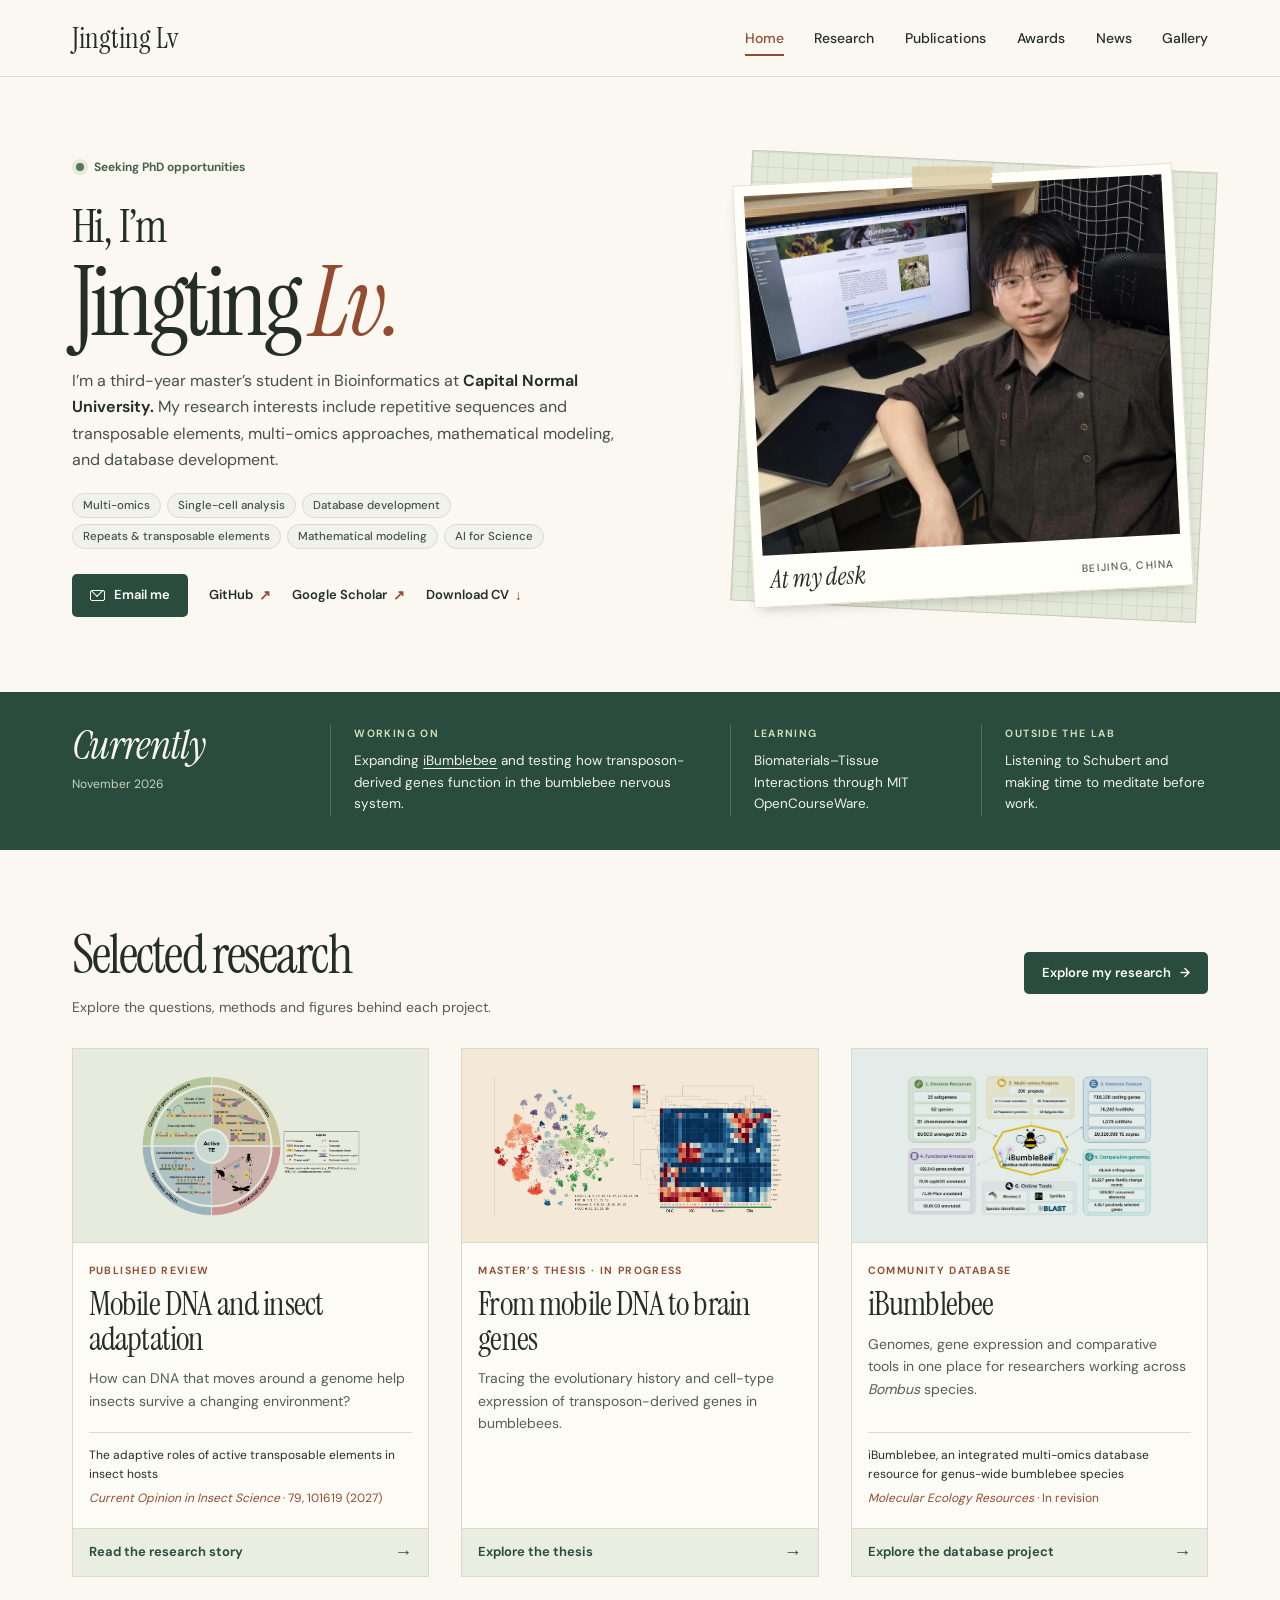
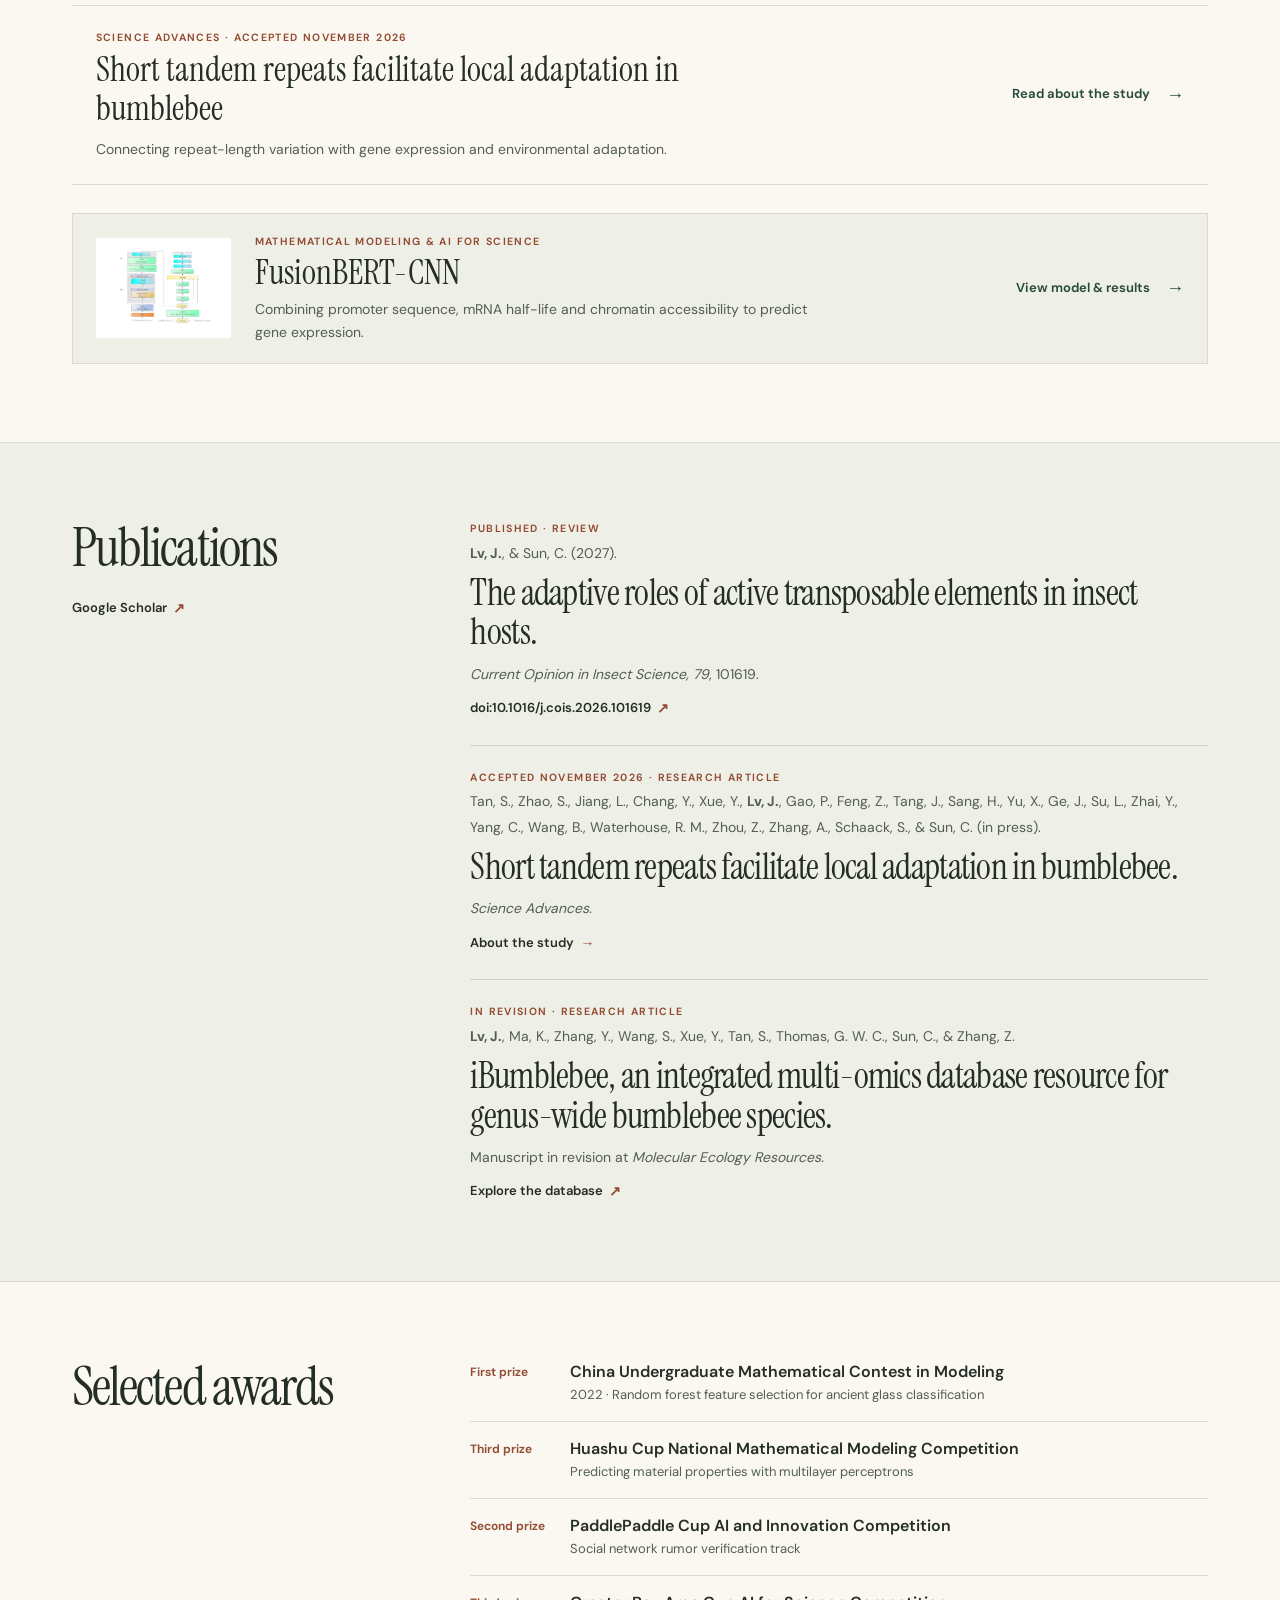
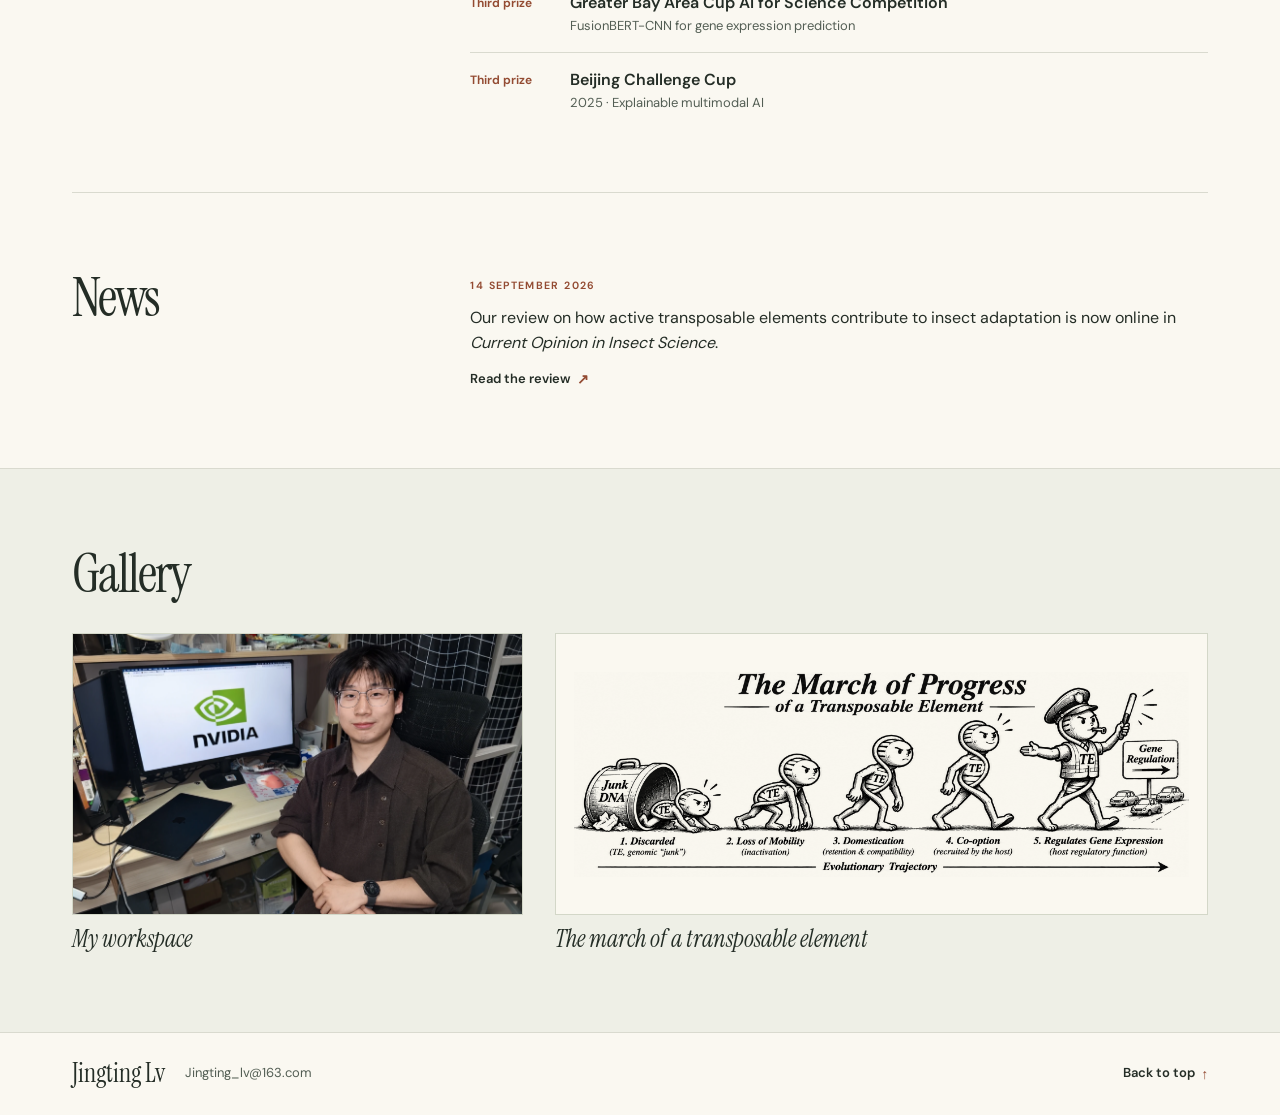
==== commit fecd1914: "Update research portfolio and preserve previous site versions" ====
--- a/index.html
+++ b/index.html
@@ -4,9 +4,8 @@
   <meta charset="utf-8">
   <meta name="viewport" content="width=device-width, initial-scale=1">
   <meta name="theme-color" content="#faf8f1">
-  <meta name="description" content="Jingting Lv studies transposable elements in insects and builds open tools for bumblebee multi-omics. Bioinformatics, Capital Normal University.">
+  <meta name="description" content="Jingting Lv studies repetitive sequences, transposable elements and multi-omics, with interests in mathematical modeling and database development.">
   <title>Jingting Lv · Bioinformatics</title>
-  <link rel="icon" href="assets/favicon.png">
   <link rel="preload" href="assets/fonts/instrument-serif.woff2" as="font" type="font/woff2" crossorigin>
   <link rel="stylesheet" href="assets/site.css">
   <script src="assets/site.js" defer></script>
@@ -15,7 +14,7 @@
   <a class="skip" href="#main">Skip to content</a>
   <header class="masthead">
     <div class="wrap header-inner">
-      <a class="brand" href="#home"><span class="monogram" aria-hidden="true">Jl</span>Jingting Lv</a>
+      <a class="brand" href="#home">Jingting Lv</a>
       <button class="menu-toggle" type="button" aria-expanded="false" aria-controls="primary-nav">Menu <span aria-hidden="true">☰</span></button>
       <nav id="primary-nav" aria-label="Main navigation">
         <a href="#home" aria-current="location">Home</a><a href="#research">Research</a><a href="#publications">Publications</a><a href="#awards">Awards</a><a href="#news">News</a><a href="#gallery">Gallery</a>
@@ -29,16 +28,16 @@
       <div class="hero-copy">
         <p class="availability"><span class="status-dot"></span> Seeking PhD opportunities</p>
         <h1 id="hero-title"><span class="greeting">Hi, I’m</span> Jingting <em>Lv.</em></h1>
-        <p class="intro">I’m a third-year master’s student in Bioinformatics at <strong>Capital Normal University.</strong> I study how mobile DNA shapes insect genomes and build open tools for bumblebee research.</p>
+        <p class="intro">I’m a third-year master’s student in Bioinformatics at <strong>Capital Normal University.</strong> My research interests include repetitive sequences and transposable elements, multi-omics approaches, mathematical modeling, and database development.</p>
         <ul class="interests" aria-label="Research interests">
-          <li>Single-cell analysis</li><li>Evolutionary analysis</li><li>Bioinformatics platforms</li>
-          <li>Repeats &amp; transposable elements</li><li>AI for Science</li><li>Machine learning</li>
+          <li>Multi-omics</li><li>Single-cell analysis</li><li>Database development</li>
+          <li>Repeats &amp; transposable elements</li><li>Mathematical modeling</li><li>AI for Science</li>
         </ul>
         <div class="profile-links">
           <a class="button" href="mailto:Jingting_lv@163.com"><span class="envelope" aria-hidden="true"></span>Email me</a>
           <a class="link" href="https://github.com/jingtinglv">GitHub <span aria-hidden="true">↗</span></a>
           <a class="link" href="https://scholar.google.com/citations?user=xNKSBq0AAAAJ">Google Scholar <span aria-hidden="true">↗</span></a>
-          <a class="link" href="assets/files/Jingting-Lv-CV.pdf" download>CV <span aria-hidden="true">↓</span></a>
+          <a class="link" href="assets/files/Jingting-Lv-CV.pdf" download>Download CV <span aria-hidden="true">↓</span></a>
         </div>
       </div>
       <div class="portrait-board">
@@ -60,25 +59,41 @@
     </aside>
 
     <section id="research" class="wrap section" aria-labelledby="research-title">
-      <div class="section-head"><h2 id="research-title">Selected research</h2><a class="more" href="research.html">All research <span aria-hidden="true">→</span></a></div>
+      <div class="section-head research-heading">
+        <div><h2 id="research-title">Selected research</h2><p>Explore the questions, methods and figures behind each project.</p></div>
+        <a class="button" href="research.html">Explore my research <span aria-hidden="true">→</span></a>
+      </div>
       <div class="project-grid">
-        <article class="project-card">
-          <a class="project-image sage" href="research.html#insect-adaptation" aria-label="Explore the review on transposable elements in insects"><img src="assets/images/te-mechanisms.webp" width="1290" height="823" alt="Four mechanisms connecting active transposable elements to insect adaptation." loading="lazy"></a>
-          <p class="kicker">Published review</p><h3><a href="research.html#insect-adaptation">Mobile DNA and insect adaptation</a></h3>
-          <p>How can DNA that moves around a genome help insects survive a changing environment?</p>
-        </article>
-        <article class="project-card">
-          <a class="project-image sand" href="research.html#bumblebee-brain" aria-label="Explore the bumblebee brain thesis"><img src="assets/images/domestication.webp" width="2172" height="724" alt="Illustration of a proposed path from mobile DNA to a gene with a regulatory role." loading="lazy"></a>
-          <p class="kicker">Master’s thesis · In progress</p><h3><a href="research.html#bumblebee-brain">From mobile DNA to brain genes</a></h3>
-          <p>Tracing the evolutionary history and cell-type expression of transposon-derived genes in bumblebees.</p>
-        </article>
-        <article class="project-card">
-          <a class="project-image blue" href="research.html#ibumblebee" aria-label="Explore the iBumblebee database project"><img src="assets/images/ibumblebee.webp" width="1157" height="662" alt="Overview of the datasets and tools in iBumblebee." loading="lazy"></a>
-          <p class="kicker">Community database</p><h3><a href="research.html#ibumblebee">iBumblebee</a></h3>
-          <p>Genomes, gene expression and comparative tools in one place for researchers working across <i>Bombus</i> species.</p>
-        </article>
+        <a class="project-card" href="research.html#insect-adaptation">
+          <div class="project-image sage"><img src="assets/images/te-mechanisms.webp" width="1290" height="823" alt="Four mechanisms connecting active transposable elements to insect adaptation." loading="lazy"></div>
+          <p class="kicker">Published review</p><h3>Mobile DNA and insect adaptation</h3>
+          <p class="project-summary">How can DNA that moves around a genome help insects survive a changing environment?</p>
+          <div class="project-publication"><p>The adaptive roles of active transposable elements in insect hosts</p><p><i>Current Opinion in Insect Science</i> · 79, 101619 (2027)</p></div>
+          <span class="project-cta">Read the research story <span aria-hidden="true">→</span></span>
+        </a>
+        <a class="project-card" href="research.html#bumblebee-brain">
+          <div class="project-image sand"><img src="assets/images/te-brain-1.png" width="1113" height="533" alt="Single-nucleus RNA-seq annotation of bumblebee brain cell types." loading="lazy"></div>
+          <p class="kicker">Master’s thesis · In progress</p><h3>From mobile DNA to brain genes</h3>
+          <p class="project-summary">Tracing the evolutionary history and cell-type expression of transposon-derived genes in bumblebees.</p>
+          <span class="project-cta">Explore the thesis <span aria-hidden="true">→</span></span>
+        </a>
+        <a class="project-card" href="research.html#ibumblebee">
+          <div class="project-image blue"><img src="assets/images/ibumblebee.webp" width="1157" height="662" alt="Overview of the datasets and tools in iBumblebee." loading="lazy"></div>
+          <p class="kicker">Community database</p><h3>iBumblebee</h3>
+          <p class="project-summary">Genomes, gene expression and comparative tools in one place for researchers working across <i>Bombus</i> species.</p>
+          <div class="project-publication"><p>iBumblebee, an integrated multi-omics database resource for genus-wide bumblebee species</p><p><i>Molecular Ecology Resources</i> · In revision</p></div>
+          <span class="project-cta">Explore the database project <span aria-hidden="true">→</span></span>
+        </a>
       </div>
-      <a class="project-extra" href="research.html#modeling"><span>Mathematical modeling &amp; AI for Science</span><span aria-hidden="true">→</span></a>
+      <a class="paper-preview" href="research.html#short-tandem-repeats">
+        <div><p class="kicker">Science Advances · Accepted November 2026</p><h3>Short tandem repeats facilitate local adaptation in bumblebee</h3><p>Connecting repeat-length variation with gene expression and environmental adaptation.</p></div>
+        <span class="model-cta">Read about the study <span aria-hidden="true">→</span></span>
+      </a>
+      <a class="model-preview" href="research.html#fusionbert">
+        <img src="assets/images/fusion-architecture.jpg" width="1386" height="780" alt="" loading="lazy">
+        <div><p class="kicker">Mathematical modeling &amp; AI for Science</p><h3>FusionBERT-CNN</h3><p>Combining promoter sequence, mRNA half-life and chromatin accessibility to predict gene expression.</p></div>
+        <span class="model-cta">View model &amp; results <span aria-hidden="true">→</span></span>
+      </a>
     </section>
 
     <!-- 论文：卷年与在线发表日期可以不同 -->
@@ -86,16 +101,25 @@
       <div class="wrap paper-layout">
         <div class="side-heading"><h2 id="pub-title">Publications</h2><a class="more" href="https://scholar.google.com/citations?user=xNKSBq0AAAAJ">Google Scholar <span aria-hidden="true">↗</span></a></div>
         <div class="pub-list">
-          <article class="publication">
+          <article class="publication" id="pub-review">
             <p class="kicker">Published · Review</p>
-            <h3><a href="https://doi.org/10.1016/j.cois.2026.101619">The adaptive roles of active transposable elements in insect hosts</a></h3>
-            <p><strong>Jingting Lv</strong> and Cheng Sun</p>
-            <p><i>Current Opinion in Insect Science</i>, vol. 79 (2027), 101619. Published online September 14, 2026.</p>
-            <a class="more" href="https://doi.org/10.1016/j.cois.2026.101619">Read paper <span aria-hidden="true">↗</span></a>
+            <p class="citation-authors"><strong>Lv, J.</strong>, &amp; Sun, C. (2027).</p>
+            <h3><a href="https://doi.org/10.1016/j.cois.2026.101619">The adaptive roles of active transposable elements in insect hosts.</a></h3>
+            <p><i>Current Opinion in Insect Science, 79</i>, 101619.</p>
+            <a class="more" href="https://doi.org/10.1016/j.cois.2026.101619">doi:10.1016/j.cois.2026.101619 <span aria-hidden="true">↗</span></a>
           </article>
-          <article class="publication"><p class="kicker">Under revision · Research article</p>
-            <h3>iBumblebee, an integrated multi-omics database resource for genus-wide bumblebee species</h3>
-            <p>Under revision at <i>Molecular Ecology Resources</i>.</p>
+          <article class="publication" id="pub-str">
+            <p class="kicker">Accepted November 2026 · Research article</p>
+            <p class="citation-authors">Tan, S., Zhao, S., Jiang, L., Chang, Y., Xue, Y., <strong>Lv, J.</strong>, Gao, P., Feng, Z., Tang, J., Sang, H., Yu, X., Ge, J., Su, L., Zhai, Y., Yang, C., Wang, B., Waterhouse, R. M., Zhou, Z., Zhang, A., Schaack, S., &amp; Sun, C. (in press).</p>
+            <h3>Short tandem repeats facilitate local adaptation in bumblebee.</h3>
+            <p><i>Science Advances.</i></p>
+            <a class="more" href="research.html#short-tandem-repeats">About the study <span aria-hidden="true">→</span></a>
+          </article>
+          <article class="publication" id="pub-ibumblebee">
+            <p class="kicker">In revision · Research article</p>
+            <p class="citation-authors"><strong>Lv, J.</strong>, Ma, K., Zhang, Y., Wang, S., Xue, Y., Tan, S., Thomas, G. W. C., Sun, C., &amp; Zhang, Z.</p>
+            <h3>iBumblebee, an integrated multi-omics database resource for genus-wide bumblebee species.</h3>
+            <p>Manuscript in revision at <i>Molecular Ecology Resources.</i></p>
             <a class="more" href="https://ngdc.cncb.ac.cn/ibumblebee/">Explore the database <span aria-hidden="true">↗</span></a>
           </article>
         </div>
@@ -125,12 +149,12 @@
       <div class="wrap section">
         <div class="section-head"><h2 id="gallery-title">Gallery</h2></div>
         <div class="gallery-grid">
-          <figure><a class="gallery-photo" href="assets/images/studio.webp" data-enlarge><img src="assets/images/studio.webp" alt="Jingting seated at a workstation with a monitor and desktop computer." loading="lazy"></a><figcaption>My workspace</figcaption></figure>
-          <figure><a class="gallery-illustration" href="assets/images/sketchbook.webp" data-enlarge><img src="assets/images/sketchbook.webp" alt="A hand-drawn sequence imagining a transposable element becoming a regulator of gene expression." loading="lazy"></a><figcaption>A sketch of transposon domestication</figcaption></figure>
+          <figure><a class="gallery-photo" href="assets/images/studio.webp" data-enlarge><img src="assets/images/studio.webp" alt="Jingting seated at a workstation with a monitor and desktop computer." loading="lazy" width="1850" height="1393"></a><figcaption>My workspace</figcaption></figure>
+          <figure><a class="gallery-illustration" href="assets/images/transposon-domestication.png" data-enlarge><img src="assets/images/transposon-domestication.png" alt="The March of Progress of a Transposable Element: an illustration of transposon domestication and recruitment into gene regulation." loading="lazy" width="2172" height="724"></a><figcaption>The march of a transposable element</figcaption></figure>
         </div>
       </div>
     </section>
   </main>
-  <footer><div class="wrap footer-inner"><div><strong>Jingting Lv</strong><a href="mailto:Jingting_lv@163.com">Jingting_lv@163.com</a></div><nav class="footer-links" aria-label="Footer"><a class="more" href="old/index.html">Previous website</a><a class="more" href="#home">Back to top <span aria-hidden="true">↑</span></a></nav></div></footer>
+  <footer><div class="wrap footer-inner"><div><strong>Jingting Lv</strong><a href="mailto:Jingting_lv@163.com">Jingting_lv@163.com</a></div><nav class="footer-links" aria-label="Footer"><a class="more" href="#home">Back to top <span aria-hidden="true">↑</span></a></nav></div></footer>
 </body>
 </html>
--- a/assets/site.css
+++ b/assets/site.css
@@ -34,10 +34,6 @@
 .masthead { position: sticky; z-index: 10; top: 0; border-bottom: 1px solid var(--rule); background: var(--paper); }
 .header-inner { min-height: var(--header); display: flex; justify-content: space-between; align-items: center; gap: 18px; }
 .brand { display: inline-flex; align-items: center; gap: 12px; font: 400 29px/1 var(--serif); white-space: nowrap; }
-.monogram {
-  width: 36px; height: 36px; display: inline-grid; place-content: center; padding-right: 3px;
-  border-radius: 50%; background: var(--pine); color: var(--paper); font: italic 28px/.95 var(--serif); letter-spacing: -.11em;
-}
 #primary-nav { display: flex; align-items: center; gap: clamp(18px, 2.4vw, 36px); }
 #primary-nav a { position: relative; font-size: 14px; font-weight: 500; line-height: 1.5; padding: 9px 0; }
 #primary-nav a[aria-current] { color: var(--rust); }
@@ -97,15 +93,12 @@
 .project-grid { display: grid; grid-template-columns: repeat(3, minmax(0,1fr)); gap: clamp(18px,2.5vw,37px); }
 .project-image { display: grid; place-items: center; border: 1px solid #d4d8c9; overflow: hidden; padding: 7.5%; aspect-ratio: 1.83; }
 .project-image img { width: 100%; height: 100%; min-height: 0; object-fit: contain; mix-blend-mode: multiply; }
-.project-image:hover { border-color: #839b87; }
 .sage { background: #e6ebde; } .sand { background: #f3e9d6; } .blue { background: #e3ece8; }
 .kicker { color: var(--rust); }
 .project-card .kicker { margin: 20px 0 8px; }
 .project-card h3 { font-size: clamp(29px,2.6vw,38px); line-height: 1.04; letter-spacing: -.025em; }
-.project-card h3 a:hover, .publication h3 a:hover { text-decoration: underline; text-decoration-thickness: 1px; text-underline-offset: 4px; }
-.project-card > p:last-child { color: var(--muted); font-size: 14px; margin-top: 11px; }
-.project-extra { display: flex; align-items: center; justify-content: space-between; margin-top: 30px; border-top: 1px solid var(--rule); border-bottom: 1px solid var(--rule); padding: 13px 0; color: var(--pine); font-size: 14px; font-weight: 600; }
-.project-extra span:last-child { font-size: 19px; color: var(--rust); }
+.project-card:hover h3, .publication h3 a:hover { text-decoration: underline; text-decoration-thickness: 1px; text-underline-offset: 4px; }
+.project-card > .project-summary { color: var(--muted); font-size: 14px; margin-top: 11px; }
 .paper-band, .gallery-band { background: var(--pale); border-block: 1px solid var(--rule); }
 .paper-layout, .split-section { display: grid; grid-template-columns: minmax(210px,.72fr) minmax(0,1.65fr); gap: clamp(32px,6vw,96px); }
 .side-heading .more { margin-top: 20px; }
@@ -144,7 +137,7 @@
 .research-intro h1 { font-size: clamp(64px,7vw,105px); line-height: 1.02; font-weight: 400; letter-spacing: -.048em; margin-block: 18px 14px; }
 .research-intro > p { color: var(--muted); font-size: clamp(16px,1.5vw,20px); max-width: 66ch; }
 .research-intro > .phd-interest { margin-top: 12px; font-size: 16px; }
-.research-layout { border-top: 1px solid var(--rule); display: grid; grid-template-columns: .64fr 2fr; gap: clamp(26px,4.5vw,80px); padding-block: 42px 72px; }
+.research-layout { border-top: 1px solid var(--rule); display: grid; grid-template-columns: .42fr 2fr; gap: clamp(26px,4vw,58px); padding-block: 42px 72px; }
 .contents { position: sticky; top: calc(var(--header) + 28px); align-self: start; display: grid; gap: 4px; border-left: 1px solid var(--rule); padding-left: 16px; }
 .contents .kicker { margin-bottom: 6px; }
 .contents a { font-size: 14px; color: var(--muted); width: fit-content; padding: 3px 0; }
@@ -173,6 +166,79 @@
 body:has(.lightbox[open]) { overflow: hidden; }
 [hidden] { display: none !important; }
 
+/* Project entry points and research figures. */
+.research-heading { align-items: center; }
+.research-heading p { color: var(--muted); margin-top: 12px; font-size: 14px; }
+.project-card { display: flex; flex-direction: column; min-width: 0; border: 1px solid var(--rule); background: #fdfbf5; }
+.project-card:hover { color: var(--ink); border-color: #829780; }
+.project-card .project-image { border: 0; border-bottom: 1px solid var(--rule); }
+.project-card .kicker { margin-inline: 16px; }
+.project-card h3 { padding-inline: 16px; }
+.project-card .project-summary { padding: 0 16px 20px; }
+.project-cta { display: flex; align-items: center; justify-content: space-between; gap: 12px; margin-top: auto; padding: 13px 16px; background: #e9eee1; color: var(--pine); border-top: 1px solid var(--rule); font-size: 13px; font-weight: 650; }
+.project-card:hover .project-cta { background: #dfe7d3; }
+.project-cta > span, .model-cta > span { font: 18px/1 Arial, sans-serif; }
+.model-preview { display: grid; grid-template-columns: 135px minmax(0,1fr) auto; align-items: center; gap: 24px; margin-top: 28px; padding: 20px 23px; border: 1px solid var(--rule); background: #eeefe6; }
+.model-preview > img { width: 135px; height: 100px; object-fit: contain; background: white; }
+.model-preview h3 { font: 34px/1.1 var(--serif); margin-block: 4px 7px; }
+.model-preview p:not(.kicker) { font-size: 14px; color: var(--muted); max-width: 58ch; }
+.model-cta { display: inline-flex; align-items: center; gap: 16px; font-size: 13px; color: var(--pine); font-weight: 650; }
+.model-preview:hover { border-color: #829780; color: var(--ink); }
+.model-preview:hover .model-cta { text-decoration: underline; text-underline-offset: 4px; }
+.contents .contents-sub { margin-left: 12px; font-size: 13px; }
+ .database-overview { margin-top: 28px; }
+.database-overview h3 { font-size: 30px; margin-top: 0; }
+.database-overview .figure-set { margin-top: 14px; }
+.database-overview .figure-set img { height: auto; max-height: 480px; }
+.thesis-figures img { height: clamp(270px,34vw,450px); }
+.thesis-figures figcaption strong { display: block; color: var(--ink); margin-bottom: 4px; }
+.project-publication { margin: auto 16px 20px; padding-top: 13px; border-top: 1px solid var(--rule); color: var(--ink); font-size: 12px; line-height: 1.55; }
+.project-publication p + p { margin-top: 6px; color: var(--rust); }
+.project-publication + .project-cta { margin-top: 0; }
+.paper-preview { display: grid; grid-template-columns: minmax(0,1fr) auto; align-items: center; gap: 24px; margin-top: 28px; padding: 24px; border-block: 1px solid var(--rule); }
+.paper-preview h3 { font: 34px/1.12 var(--serif); margin: 6px 0 10px; max-width: 38ch; }
+.paper-preview p:not(.kicker) { font-size: 14px; color: var(--muted); }
+.paper-preview:hover { color: var(--ink); background: #f2f1e8; }
+.paper-preview:hover h3 { text-decoration: underline; text-decoration-thickness: 1px; text-underline-offset: 4px; }
+.article-paper { margin: 20px 0; padding: 15px 18px; border-left: 2px solid #829780; background: #eeefe6; font-size: 13px; }
+.article-paper p:first-child { font-weight: 600; }
+.article-paper p + p { margin-top: 5px; color: var(--muted); }
+.article-paper .more { margin-top: 9px; font-size: 12px; }
+.publication .citation-authors { line-height: 1.8; }
+.carousel-controls { flex-wrap: wrap; }
+.carousel-controls button { min-width: 38px; flex-shrink: 0; }
+.figure-set .carousel-controls { gap: 7px; }
+.fusion-project { margin-top: 35px; padding-top: 26px; border-top: 1px solid var(--rule); }
+.fusion-heading { display: flex; flex-wrap: wrap; align-items: baseline; gap: 8px 18px; }
+.fusion-heading h3 { margin: 0; font-size: 36px; }
+.fusion-heading p { color: var(--rust); font-size: 12px; }
+.fusion-project > p { margin-top: 13px; color: var(--muted); }
+.model-architecture { margin-top: 22px; background: #eeefe6; padding: 14px; border: 1px solid var(--rule); }
+.model-architecture a { display: block; background: white; }
+.model-architecture img { width: 100%; height: auto; max-height: 430px; object-fit: contain; }
+.model-architecture figcaption, .roc-figure figcaption, .attention-figures figcaption { margin-top: 9px; font-size: 12px; line-height: 1.5; color: var(--muted); }
+.method-steps { display: grid; grid-template-columns: repeat(2,minmax(0,1fr)); gap: 22px 32px; list-style: decimal; padding-left: 23px; margin-block: 25px 30px; }
+.method-steps li { padding-left: 4px; }
+.method-steps li::marker { color: var(--rust); font-weight: 650; }
+.method-steps h4, .model-results h4 { font-size: 15px; font-weight: 650; margin: 0 0 6px; }
+.method-steps p { font-size: 14px; color: var(--muted); }
+.model-results { display: grid; grid-template-columns: minmax(0,1.15fr) minmax(0,1fr); gap: 26px; align-items: start; border-top: 1px solid var(--rule); padding-top: 25px; }
+.model-results table { width: 100%; border-collapse: collapse; font-size: 12px; font-variant-numeric: tabular-nums; }
+.model-results caption { text-align: left; color: var(--muted); font-size: 12px; padding-block: 1px 10px; }
+.model-results th, .model-results td { padding: 8px 5px; border-bottom: 1px solid var(--rule); text-align: right; }
+.model-results th:first-child { text-align: left; }
+.model-results tbody th { font-weight: 500; }
+.model-results tr:last-child { background: #e9eee1; }
+.result-note { color: var(--muted); font-size: 12px; margin-top: 12px; }
+.roc-figure a { display: block; background: white; border: 1px solid var(--rule); padding: 8px; }
+.roc-figure img { width: 100%; height: auto; }
+.attention-details { margin-top: 25px; padding: 14px 0; border-block: 1px solid var(--rule); }
+.attention-details summary { width: fit-content; cursor: pointer; color: var(--pine); font-size: 14px; font-weight: 650; padding: 5px 0; }
+.attention-details summary:focus-visible { outline: 3px solid #aa623f; outline-offset: 4px; }
+.attention-details > p { font-size: 14px; color: var(--muted); margin-block: 12px 16px; }
+.attention-figures { display: grid; gap: 18px; }
+.attention-figures a { display: block; border: 1px solid var(--rule); padding: 8px; background: white; }
+.attention-figures img { width: 100%; height: auto; }
 @media (max-width: 960px) {
   .hero { gap: 38px; grid-template-columns: 1.15fr 1fr; }
   .portrait-board { padding: 18px 13px 18px 4px; }
@@ -182,8 +248,7 @@
 @media (max-width: 760px) {
   :root { --header: 64px; }
   .brand { font-size: 25px; gap: 8px; }
-  .monogram { width: 32px; height: 32px; font-size: 25px; }
-  .header-inner { flex-wrap: wrap; gap: 0; }
+    .header-inner { flex-wrap: wrap; gap: 0; }
   #primary-nav { flex: 1 0 100%; flex-wrap: wrap; gap: 2px 20px; margin-bottom: 10px; }
   .header-inner > .brand { min-height: var(--header); }
   .menu-ready .menu-toggle { display: inline-flex; align-items: center; gap: 8px; padding: 8px 13px; color: var(--ink); background: transparent; border: 1px solid var(--rule); border-radius: 4px; cursor:pointer; font-size: 13px; }
@@ -198,11 +263,18 @@
   .now-inner { grid-template-columns: 1fr 1.35fr; row-gap: 24px; padding-block: 27px; }
   .now-note:nth-child(3) { border: 0; padding-left: 0; }
   .project-grid { grid-template-columns: 1fr; gap: 23px; }
-  .project-card { display: grid; grid-template-columns: minmax(116px,.75fr) minmax(0,1.3fr); gap: 0 20px; align-content: start; }
+   .project-card { display: grid; grid-template-columns: minmax(116px,.75fr) minmax(0,1.3fr); gap: 0 6px; align-content: start; }
+  .project-card .project-cta { grid-column: 1 / -1; margin-top: 12px; }
+  .project-publication { grid-column: 2; margin-top: 0; }
+  .project-card .kicker { padding-top: 12px; }
+  .model-preview { grid-template-columns: 100px minmax(0,1fr); gap: 14px 20px; padding: 16px; }
+  .model-preview > img { width: 100px; height: 85px; }
+  .model-cta { grid-column: 2; }
+
   .project-image { grid-row: 1 / span 3; align-self: start; aspect-ratio: 1.5; }
-  .project-card .kicker { margin: 1px 0 4px; }
+  .project-card .kicker { margin: 1px 16px 4px; }
   .project-card h3 { font-size: 30px; }
-  .project-card > p:last-child { margin-top: 5px; }
+  .project-card > .project-summary { margin-top: 5px; }
   .paper-layout, .split-section { grid-template-columns: 1fr; gap: 25px; }
   .side-heading .more { margin-top: 10px; }
   .research-layout { grid-template-columns: 1fr; gap: 24px; padding-top: 20px; }
@@ -222,7 +294,9 @@
   .now-heading { display: flex; align-items: baseline; justify-content: space-between; gap: 12px; }
   .now-note, .now-note:nth-child(3) { padding: 13px 0 0; border: 0; border-top: 1px solid #adc0a84a; }
   .now-note h3 { margin-bottom: 3px; }
-  .project-card { display: block; }
+  .project-card { display: flex; }
+  .project-card .project-cta { margin-top: auto; }
+  .project-card .kicker { padding-top: 0; }
   .project-image { aspect-ratio: 1.95; }
   .project-card .kicker { margin-top: 13px; }
   .gallery-grid { grid-template-columns: 1fr; gap: 23px; }
@@ -232,6 +306,19 @@
   .award-list li { grid-template-columns: 69px minmax(0,1fr); gap: 8px; }
   .figure-set { padding: 9px; }
 }
+@media (max-width: 620px) {
+  .model-preview { grid-template-columns: 77px minmax(0,1fr); gap: 12px; padding: 14px; }
+  .model-preview > img { width: 77px; height: 72px; }
+  .model-preview h3 { font-size: 28px; }
+  .model-preview .kicker { font-size: 9px; }
+  .model-preview p:not(.kicker) { font-size: 12px; }
+  .model-results, .method-steps { grid-template-columns: minmax(0,1fr); }
+  .paper-preview { grid-template-columns: 1fr; gap: 14px; padding: 22px 16px; }
+  .paper-preview h3 { font-size: 30px; }
+  .paper-preview .model-cta { grid-column: auto; }
+  .model-results { gap: 18px; }
+  .method-steps { gap: 18px; }
+}
 @media print {
   .masthead, .skip, .menu-toggle, .carousel-controls, .contents, .back, .lightbox, .footer-inner > .more { display: none !important; }
   body { background: white; }
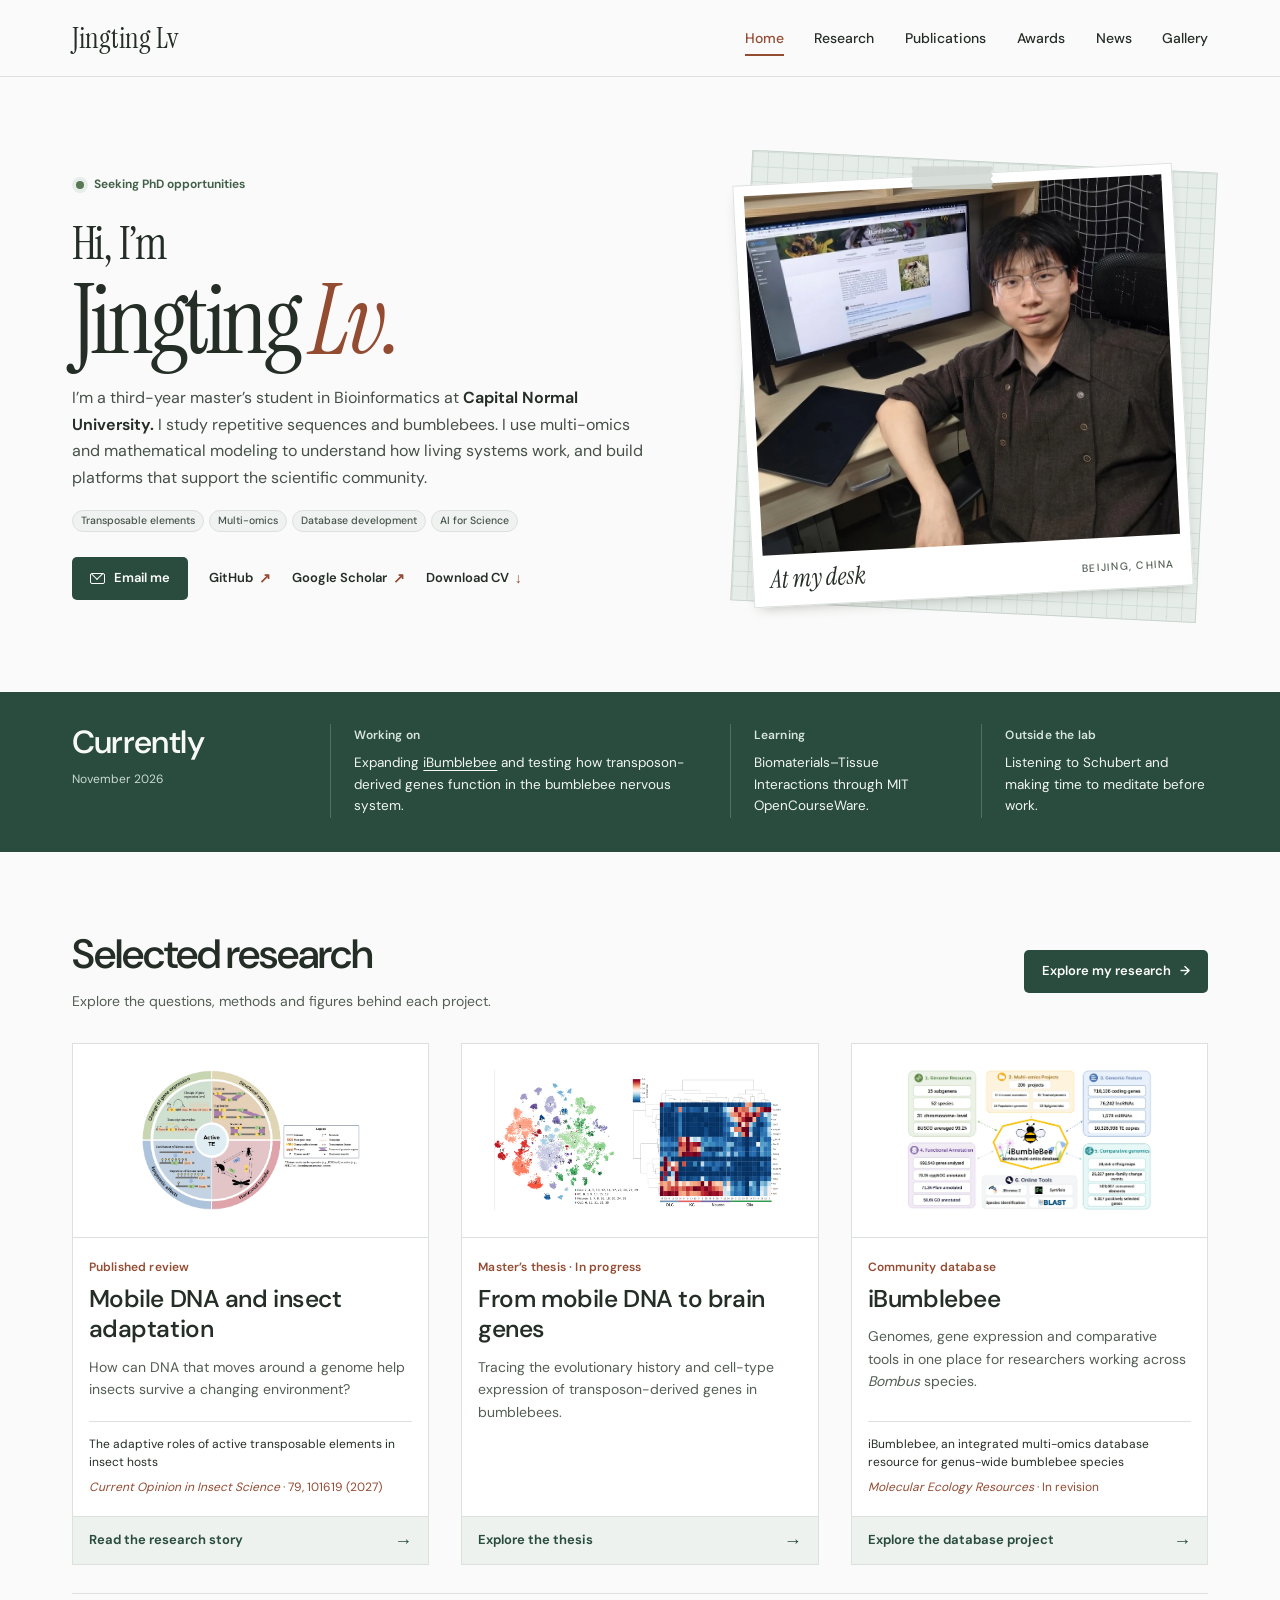
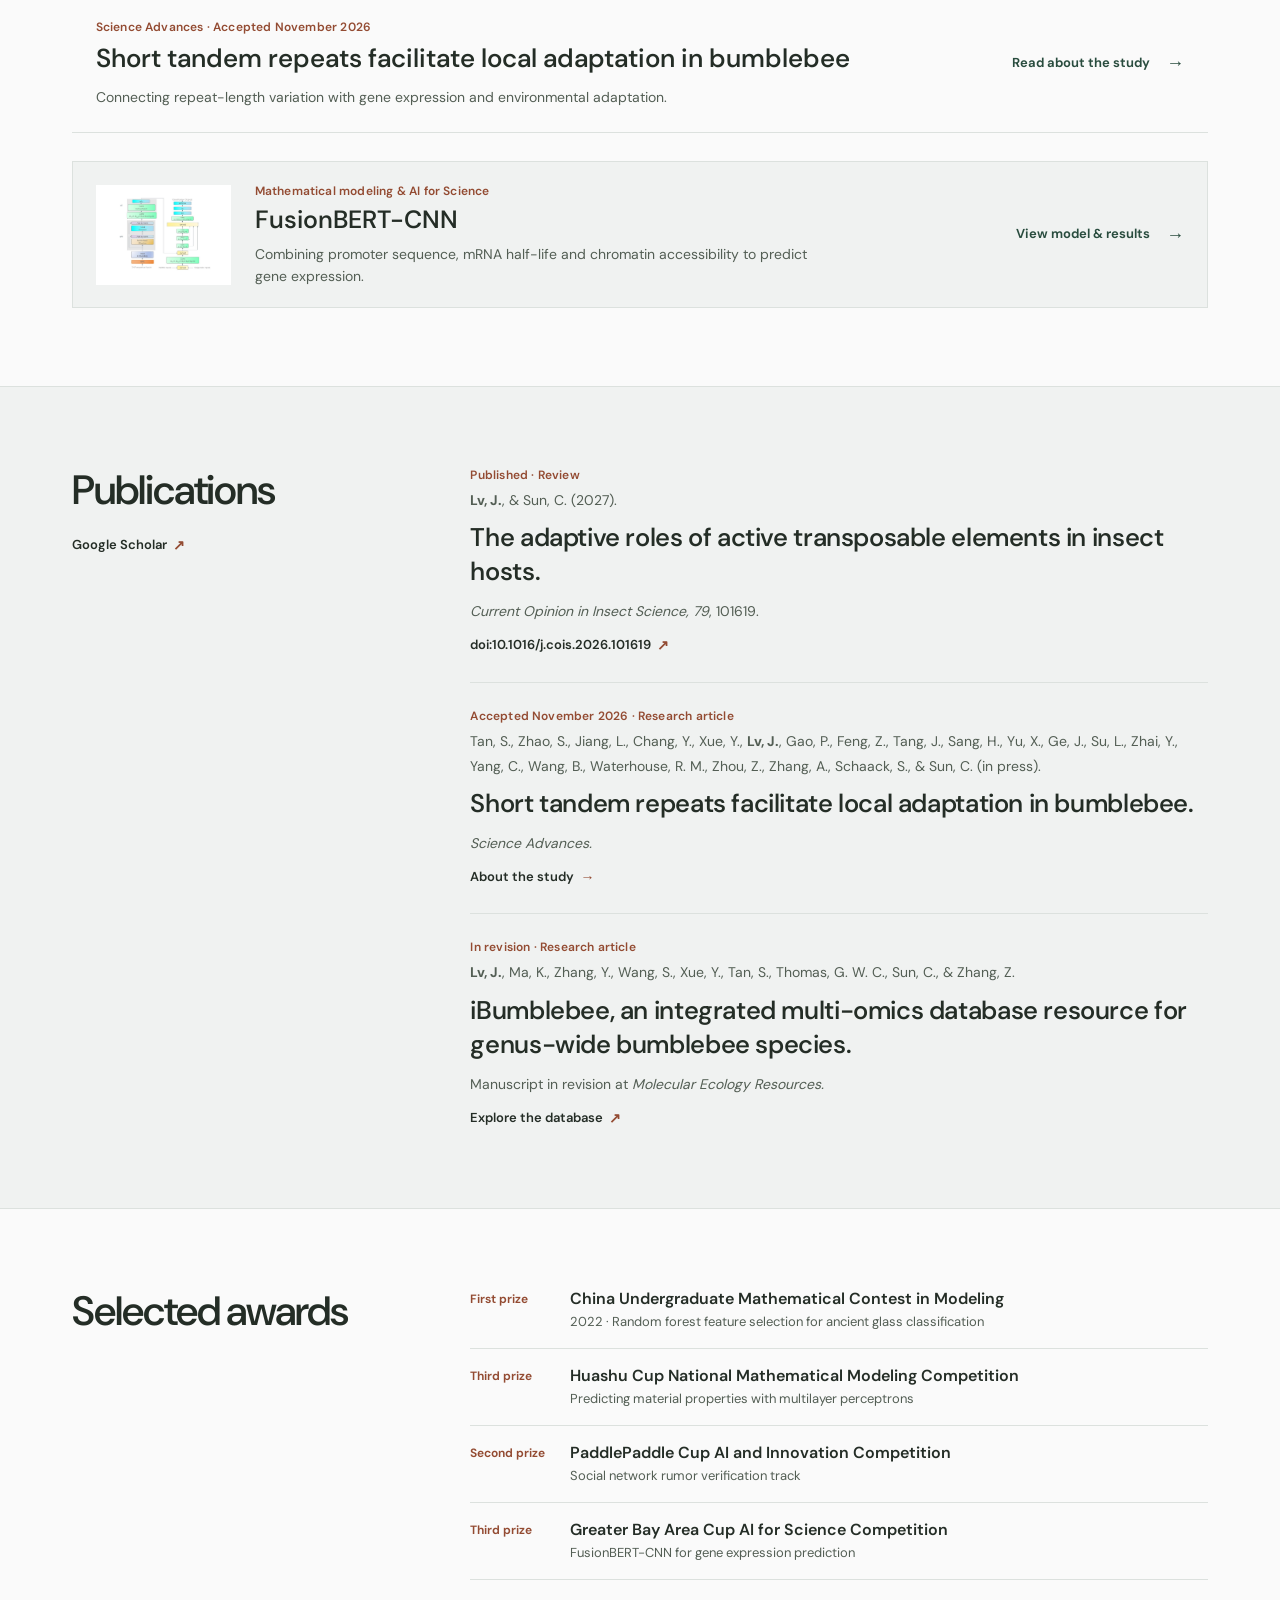
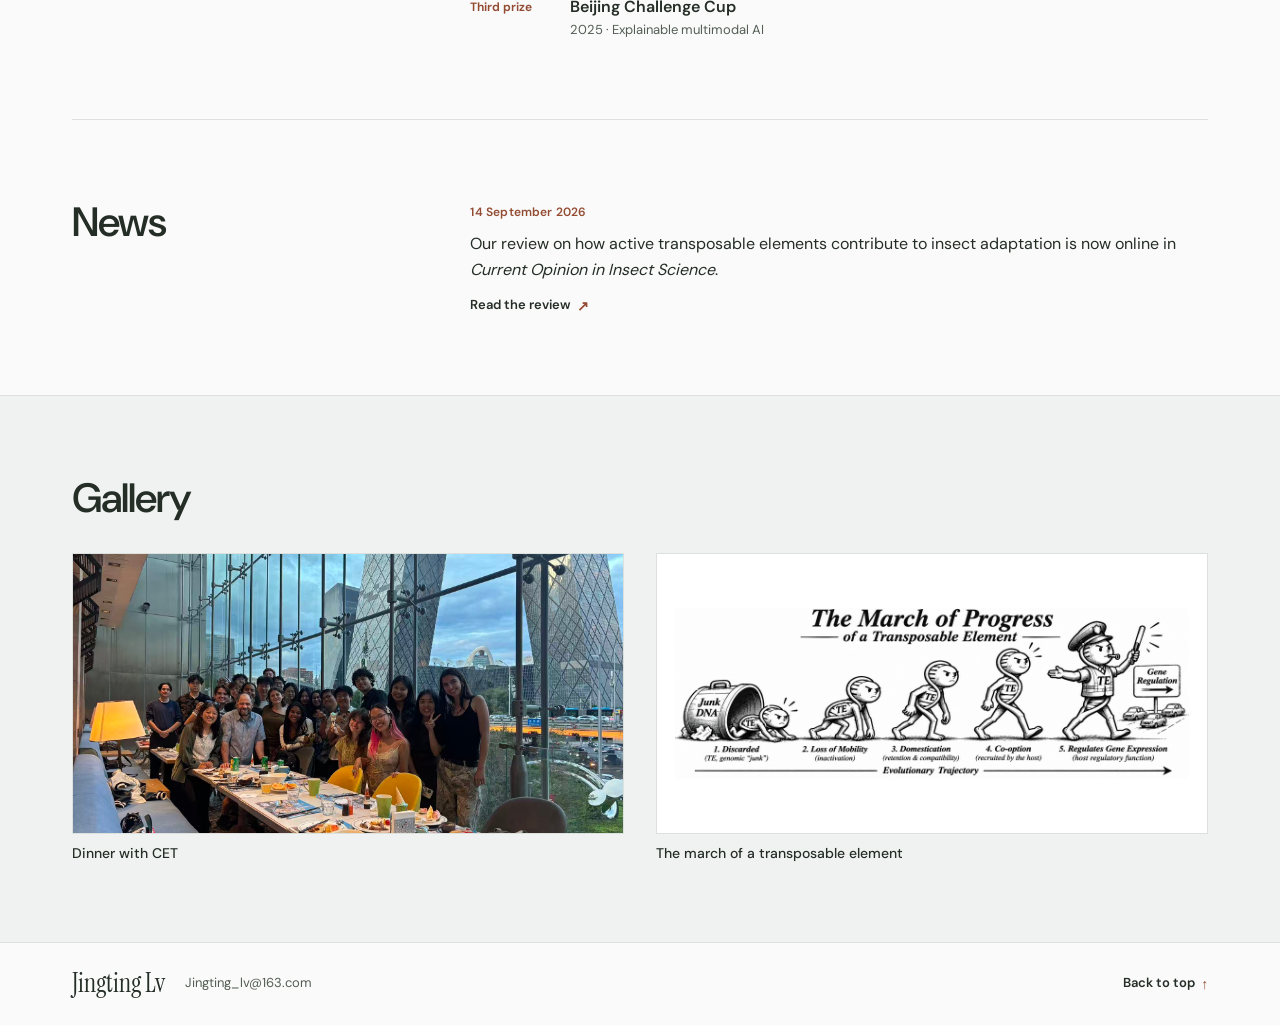
==== commit f52d9159: "Refine portfolio typography, colors and gallery" ====
--- a/index.html
+++ b/index.html
@@ -3,8 +3,8 @@
 <head>
   <meta charset="utf-8">
   <meta name="viewport" content="width=device-width, initial-scale=1">
-  <meta name="theme-color" content="#faf8f1">
-  <meta name="description" content="Jingting Lv studies repetitive sequences, transposable elements and multi-omics, with interests in mathematical modeling and database development.">
+  <meta name="theme-color" content="#fafafa">
+  <meta name="description" content="Jingting Lv studies repetitive sequences and bumblebees using multi-omics and mathematical modeling, and builds platforms for the scientific community.">
   <title>Jingting Lv · Bioinformatics</title>
   <link rel="preload" href="assets/fonts/instrument-serif.woff2" as="font" type="font/woff2" crossorigin>
   <link rel="stylesheet" href="assets/site.css">
@@ -28,10 +28,10 @@
       <div class="hero-copy">
         <p class="availability"><span class="status-dot"></span> Seeking PhD opportunities</p>
         <h1 id="hero-title"><span class="greeting">Hi, I’m</span> Jingting <em>Lv.</em></h1>
-        <p class="intro">I’m a third-year master’s student in Bioinformatics at <strong>Capital Normal University.</strong> My research interests include repetitive sequences and transposable elements, multi-omics approaches, mathematical modeling, and database development.</p>
+        <p class="intro">I’m a third-year master’s student in Bioinformatics at <strong>Capital Normal University.</strong> I study repetitive sequences and bumblebees. I use multi-omics and mathematical modeling to understand how living systems work, and build platforms that support the scientific community.</p>
         <ul class="interests" aria-label="Research interests">
-          <li>Multi-omics</li><li>Single-cell analysis</li><li>Database development</li>
-          <li>Repeats &amp; transposable elements</li><li>Mathematical modeling</li><li>AI for Science</li>
+          <li>Transposable elements</li><li>Multi-omics</li>
+          <li>Database development</li><li>AI for Science</li>
         </ul>
         <div class="profile-links">
           <a class="button" href="mailto:Jingting_lv@163.com"><span class="envelope" aria-hidden="true"></span>Email me</a>
@@ -65,20 +65,20 @@
       </div>
       <div class="project-grid">
         <a class="project-card" href="research.html#insect-adaptation">
-          <div class="project-image sage"><img src="assets/images/te-mechanisms.webp" width="1290" height="823" alt="Four mechanisms connecting active transposable elements to insect adaptation." loading="lazy"></div>
+          <div class="project-image"><img src="assets/images/te-mechanisms.webp" width="1290" height="823" alt="Four mechanisms connecting active transposable elements to insect adaptation." loading="lazy"></div>
           <p class="kicker">Published review</p><h3>Mobile DNA and insect adaptation</h3>
           <p class="project-summary">How can DNA that moves around a genome help insects survive a changing environment?</p>
           <div class="project-publication"><p>The adaptive roles of active transposable elements in insect hosts</p><p><i>Current Opinion in Insect Science</i> · 79, 101619 (2027)</p></div>
           <span class="project-cta">Read the research story <span aria-hidden="true">→</span></span>
         </a>
         <a class="project-card" href="research.html#bumblebee-brain">
-          <div class="project-image sand"><img src="assets/images/te-brain-1.png" width="1113" height="533" alt="Single-nucleus RNA-seq annotation of bumblebee brain cell types." loading="lazy"></div>
+          <div class="project-image"><img src="assets/images/te-brain-1.png" width="1113" height="533" alt="Single-nucleus RNA-seq annotation of bumblebee brain cell types." loading="lazy"></div>
           <p class="kicker">Master’s thesis · In progress</p><h3>From mobile DNA to brain genes</h3>
           <p class="project-summary">Tracing the evolutionary history and cell-type expression of transposon-derived genes in bumblebees.</p>
           <span class="project-cta">Explore the thesis <span aria-hidden="true">→</span></span>
         </a>
         <a class="project-card" href="research.html#ibumblebee">
-          <div class="project-image blue"><img src="assets/images/ibumblebee.webp" width="1157" height="662" alt="Overview of the datasets and tools in iBumblebee." loading="lazy"></div>
+          <div class="project-image"><img src="assets/images/ibumblebee.webp" width="1157" height="662" alt="Overview of the datasets and tools in iBumblebee." loading="lazy"></div>
           <p class="kicker">Community database</p><h3>iBumblebee</h3>
           <p class="project-summary">Genomes, gene expression and comparative tools in one place for researchers working across <i>Bombus</i> species.</p>
           <div class="project-publication"><p>iBumblebee, an integrated multi-omics database resource for genus-wide bumblebee species</p><p><i>Molecular Ecology Resources</i> · In revision</p></div>
@@ -149,7 +149,7 @@
       <div class="wrap section">
         <div class="section-head"><h2 id="gallery-title">Gallery</h2></div>
         <div class="gallery-grid">
-          <figure><a class="gallery-photo" href="assets/images/studio.webp" data-enlarge><img src="assets/images/studio.webp" alt="Jingting seated at a workstation with a monitor and desktop computer." loading="lazy" width="1850" height="1393"></a><figcaption>My workspace</figcaption></figure>
+          <figure><a class="gallery-photo" href="assets/images/dinner-with-cet.jpg" data-enlarge><img src="assets/images/dinner-with-cet.jpg" alt="CET participants at a dinner gathering." loading="lazy" width="1707" height="1280"></a><figcaption>Dinner with CET</figcaption></figure>
           <figure><a class="gallery-illustration" href="assets/images/transposon-domestication.png" data-enlarge><img src="assets/images/transposon-domestication.png" alt="The March of Progress of a Transposable Element: an illustration of transposon domestication and recruitment into gene regulation." loading="lazy" width="2172" height="724"></a><figcaption>The march of a transposable element</figcaption></figure>
         </div>
       </div>
--- a/assets/site.css
+++ b/assets/site.css
@@ -11,8 +11,8 @@
   font-weight: 100 1000; font-style: normal; font-display: swap;
 }
 :root {
-  --paper: #faf8f1; --ink: #242d26; --muted: #535e54; --rule: #d9dacf;
-  --pine: #294c3e; --rust: #934b32; --pale: #eeefe6;
+  --paper: #fafafa; --ink: #242d26; --muted: #535e54; --rule: #dce1de;
+  --pine: #294c3e; --rust: #934b32; --pale: #f0f2f1; --surface: #fff; --soft: #edf2ef;
   --serif: "Instrument Serif", Georgia, serif; --sans: "DM Sans", Arial, sans-serif;
   --gutter: clamp(22px, 5.6vw, 86px); --header: 76px;
 }
@@ -25,9 +25,9 @@
 a:focus-visible, button:focus-visible { outline: 3px solid #aa623f; outline-offset: 4px; }
 img { display: block; max-width: 100%; }
 figure, p, ul, h1, h2, h3 { margin: 0; }
-h1, h2, h3 { font-weight: 400; }
-h1, h2, .project-card h3, .publication h3, .research-article h3 { font-family: var(--serif); }
-h2 { font-size: clamp(42px, 4.2vw, 64px); line-height: 1.04; letter-spacing: -.035em; }
+h1, h2, h3 { font-weight: 550; }
+.hero h1, .research-intro h1 { font-family: var(--serif); font-weight: 400; }
+h2 { font-size: clamp(30px, 3.2vw, 44px); line-height: 1.18; letter-spacing: -.025em; }
 .wrap { width: min(1200px, calc(100% - 2 * var(--gutter))); margin-inline: auto; }
 .skip { position: fixed; left: 15px; top: -90px; z-index: 30; padding: 10px 18px; background: white; }
 .skip:focus { top: 8px; }
@@ -44,14 +44,14 @@
   gap: clamp(48px, 7vw, 114px); padding-block: clamp(54px,5.4vw,82px) clamp(58px,5.3vw,84px);
 }
 .availability { display: inline-flex; align-items: center; gap: 10px; font-size: 12px; font-weight: 650; line-height: 1.4; color: #405f47; }
-.status-dot { width: 8px; height: 8px; border-radius: 50%; background: #587854; box-shadow: 0 0 0 4px #e5eadc; margin-left: 4px; }
+.status-dot { width: 8px; height: 8px; border-radius: 50%; background: #587854; box-shadow: 0 0 0 4px #e7eee9; margin-left: 4px; }
 .hero h1 { margin: 22px 0 20px; font-size: clamp(72px, 7.6vw, 116px); line-height: .92; letter-spacing: -.045em; }
 .greeting { display: block; font-size: .47em; line-height: 1.12; letter-spacing: -.026em; margin-bottom: 6px; }
 .hero h1 em { font-weight: 400; color: var(--rust); }
 .intro { max-width: 53ch; font-size: clamp(16px, 1.21vw, 18px); line-height: 1.66; color: #465049; }
 .intro strong { color: var(--ink); font-weight: 650; }
-.interests { display: flex; flex-wrap: wrap; gap: 6px; max-width: 530px; margin: 19px 0 25px; list-style: none; padding: 0; }
-.interests li { border: 1px solid #d8dbce; background: #f1f2e9; color: #445348; padding: 3px 10px; border-radius: 99px; font-size: 11.5px; line-height: 1.5; font-weight: 500; }
+.interests { display: flex; flex-wrap: wrap; gap: 5px; max-width: 530px; margin: 19px 0 25px; list-style: none; padding: 0; }
+.interests li { border: 1px solid var(--rule); background: var(--pale); color: #445348; padding: 2px 8px; border-radius: 99px; font-size: 10.5px; line-height: 1.5; font-weight: 500; }
 .profile-links, .article-links { display: flex; align-items: center; flex-wrap: wrap; gap: 12px 21px; }
 .button { background: var(--pine); color: white; display: inline-flex; gap: 9px; align-items: center; padding: 11px 18px; border-radius: 5px; font-size: 13px; font-weight: 600; }
 .button:hover { background: #183d30; color: white; }
@@ -64,46 +64,45 @@
 .portrait-board { position: relative; isolation: isolate; width: 100%; padding: 28px 25px 27px 11px; }
 .portrait-board::before {
   content: ""; position: absolute; z-index: -1; inset: 15px 1px 12px 9px; transform: rotate(2.8deg);
-  border: 1px solid #c5c9b7; background-color: #e4e8d9;
-  background-image: linear-gradient(#b8c5b566 1px, transparent 1px), linear-gradient(90deg,#b8c5b566 1px,transparent 1px); background-size: 15px 15px;
+  border: 1px solid #c9d3cd; background-color: #e6ede9;
+  background-image: linear-gradient(#b6c8bd66 1px, transparent 1px), linear-gradient(90deg,#b6c8bd66 1px,transparent 1px); background-size: 15px 15px;
 }
 .portrait-print {
-  position: relative; padding: 10px 10px 0; background: #fffef8; transform: rotate(-3deg);
-  border: 1px solid #e3dfd2; box-shadow: 0 6px 14px -7px #3c392b66;
+  position: relative; padding: 10px 10px 0; background: var(--surface); transform: rotate(-3deg);
+  border: 1px solid var(--rule); box-shadow: 0 6px 14px -7px #3c392b66;
 }
 .portrait-print::before {
   content: ""; position: absolute; z-index: 1; width: 82px; height: 24px; top: -10px; left: calc(50% - 41px);
-  transform: rotate(3.2deg); background: #dacba3cc; box-shadow: inset 0 1px 1px #fff6;
+  transform: rotate(3.2deg); background: #cdd5d0cc; box-shadow: inset 0 1px 1px #fff6;
   clip-path: polygon(0 5%,98% 0,100% 14%,97% 28%,100% 43%,97% 56%,100% 73%,98% 87%,100% 98%,1% 100%,2% 83%,0 68%,2% 54%,0 40%,2% 26%);
 }
 .portrait-print img { width: 100%; height: auto; aspect-ratio: 1.16; object-fit: cover; object-position: 50% 51%; }
 .portrait-print figcaption { display: flex; align-items: baseline; justify-content: space-between; gap: 10px; padding: 12px 7px 14px; font: italic 25px/1 var(--serif); }
 .photo-place { font: 500 10.5px/1 var(--sans); text-transform: uppercase; letter-spacing: .12em; color: var(--muted); }
-.now-band { background: var(--pine); color: #faf8ed; }
+.now-band { background: var(--pine); color: #f7f9f8; }
 .now-inner { display: grid; grid-template-columns: 1.03fr 1.65fr 1fr 1fr; gap: 25px; padding-block: 32px 34px; }
-.now-heading h2 { font-size: clamp(39px, 3.2vw, 50px); font-style: italic; letter-spacing: -.02em; }
-.now-heading p { font-size: 12px; color: #c7d4bd; margin-top: 8px; }
+.now-heading h2 { font-size: clamp(27px, 2.5vw, 34px); letter-spacing: -.02em; }
+.now-heading p { font-size: 12px; color: #c9d9d0; margin-top: 8px; }
 .now-note { border-left: 1px solid #adc0a84a; padding: 2px 0 1px 23px; }
-.now-note h3, .kicker, .news-entry time { font: 650 10.5px/1.5 var(--sans); text-transform: uppercase; letter-spacing: .13em; }
-.now-note h3 { color: #d6dfb8; margin-bottom: 8px; }
-.now-note p { color: #f1f3e7; font-size: 13.5px; line-height: 1.6; }
+.now-note h3, .kicker, .news-entry time { font: 600 12px/1.5 var(--sans); letter-spacing: .015em; }
+.now-note h3 { color: #d9e6df; margin-bottom: 8px; }
+.now-note p { color: #f3f6f4; font-size: 13.5px; line-height: 1.6; }
 .now-note a { color: inherit; text-decoration: underline; text-underline-offset: 3px; }
 .section, .paper-layout { padding-block: clamp(58px, 6.1vw, 92px); }
 .section-head { display: flex; align-items: baseline; justify-content: space-between; flex-wrap: wrap; gap: 14px; margin-bottom: 30px; }
 .project-grid { display: grid; grid-template-columns: repeat(3, minmax(0,1fr)); gap: clamp(18px,2.5vw,37px); }
-.project-image { display: grid; place-items: center; border: 1px solid #d4d8c9; overflow: hidden; padding: 7.5%; aspect-ratio: 1.83; }
-.project-image img { width: 100%; height: 100%; min-height: 0; object-fit: contain; mix-blend-mode: multiply; }
-.sage { background: #e6ebde; } .sand { background: #f3e9d6; } .blue { background: #e3ece8; }
+.project-image { display: grid; place-items: center; border: 1px solid var(--rule); overflow: hidden; padding: 7.5%; aspect-ratio: 1.83; }
+.project-image img { width: 100%; height: 100%; min-height: 0; object-fit: contain; }
 .kicker { color: var(--rust); }
 .project-card .kicker { margin: 20px 0 8px; }
-.project-card h3 { font-size: clamp(29px,2.6vw,38px); line-height: 1.04; letter-spacing: -.025em; }
+.project-card h3 { font-size: clamp(22px,1.9vw,28px); line-height: 1.25; letter-spacing: -.018em; }
 .project-card:hover h3, .publication h3 a:hover { text-decoration: underline; text-decoration-thickness: 1px; text-underline-offset: 4px; }
 .project-card > .project-summary { color: var(--muted); font-size: 14px; margin-top: 11px; }
 .paper-band, .gallery-band { background: var(--pale); border-block: 1px solid var(--rule); }
 .paper-layout, .split-section { display: grid; grid-template-columns: minmax(210px,.72fr) minmax(0,1.65fr); gap: clamp(32px,6vw,96px); }
 .side-heading .more { margin-top: 20px; }
-.publication + .publication { margin-top: 25px; padding-top: 24px; border-top: 1px solid #cbd2c1; }
-.publication h3 { margin-block: 8px 10px; font-size: clamp(28px,2.8vw,41px); line-height: 1.1; letter-spacing: -.02em; }
+.publication + .publication { margin-top: 25px; padding-top: 24px; border-top: 1px solid var(--rule); }
+.publication h3 { margin-block: 8px 10px; font-size: clamp(21px,2vw,27px); line-height: 1.35; letter-spacing: -.015em; }
 .publication p:not(.kicker) { margin-top: 4px; font-size: 14px; color: var(--muted); }
 .publication .more, .news-entry .more { margin-top: 12px; }
 .award-list { list-style: none; padding: 0; }
@@ -115,14 +114,14 @@
 .ruled { border-top: 1px solid var(--rule); }
 .news-entry time { color: var(--rust); }
 .news-entry p { margin-top: 8px; max-width: 70ch; }
-.gallery-grid { display: grid; grid-template-columns: 1fr 1.45fr; gap: clamp(17px,2.5vw,36px); }
+.gallery-grid { display: grid; grid-template-columns: repeat(2, minmax(0, 1fr)); gap: clamp(17px,2.5vw,36px); }
 .gallery-grid figure { display: flex; flex-direction: column; }
-.gallery-grid a { height: clamp(200px, 22vw, 317px); border: 1px solid #d3d7c8; overflow: hidden; display: grid; place-items: center; }
+.gallery-grid a { height: clamp(200px, 22vw, 317px); border: 1px solid var(--rule); overflow: hidden; display: grid; place-items: center; }
 .gallery-grid a img { width: 100%; height: 100%; min-height: 0; }
 .gallery-photo img { object-fit: cover; object-position: 50% 42%; }
-.gallery-illustration { padding: 18px; background: #faf8f0; }
-.gallery-illustration img { object-fit: contain; mix-blend-mode: multiply; }
-.gallery-grid figcaption { padding-top: 10px; font: italic 24px/1.2 var(--serif); }
+.gallery-illustration { padding: 18px; background: var(--surface); }
+.gallery-illustration img { object-fit: contain; }
+.gallery-grid figcaption { padding-top: 10px; font: 500 14px/1.4 var(--sans); }
 [data-enlarge] { cursor: zoom-in; }
 footer { background: var(--paper); }
 .footer-inner { display: flex; justify-content: space-between; gap: 18px; align-items: center; padding-block: 26px; }
@@ -142,20 +141,20 @@
 .contents .kicker { margin-bottom: 6px; }
 .contents a { font-size: 14px; color: var(--muted); width: fit-content; padding: 3px 0; }
 .contents a[aria-current], .contents a:hover { color: var(--rust); text-decoration: underline; text-underline-offset: 4px; }
-.research-article h2 { font-size: clamp(39px,3.6vw,56px); margin: 10px 0 18px; }
-.research-article h3 { font-size: 30px; line-height: 1.15; margin-top: 25px; }
+.research-article h2 { font-size: clamp(28px,3vw,40px); margin: 10px 0 18px; }
+.research-article h3 { font-size: 23px; line-height: 1.3; margin-top: 25px; }
 .research-article > p:not(.kicker) { color: var(--muted); margin-block: 10px; max-width: 74ch; }
 .research-article > .more, .article-links { margin-top: 5px; }
 .research-article + .research-article { border-top: 1px solid var(--rule); margin-top: 48px; padding-top: 40px; }
-.figure-set { margin-top: 22px; padding: 15px; background: #eeefe6; border: 1px solid var(--rule); }
+.figure-set { margin-top: 22px; padding: 15px; background: var(--pale); border: 1px solid var(--rule); }
 .figure-set figure + figure { margin-top: 16px; }
 .figure-set.enhanced figure { margin: 0; }
-.figure-set figure > a { display: grid; place-items: center; padding: 10px; background: #fff; border: 1px solid #e2e4da; }
+.figure-set figure > a { display: grid; place-items: center; padding: 10px; background: #fff; border: 1px solid var(--rule); }
 .figure-set img { width: 100%; height: clamp(200px,23vw,330px); object-fit: contain; }
 .figure-set figcaption { margin: 10px 1px 0; color: #475449; font-size: 13px; line-height: 1.5; }
 .carousel-controls { display: flex; align-items: center; gap: 10px; border-top: 1px solid var(--rule); margin-top: 12px; padding-top: 10px; }
 .carousel-controls button, .lightbox button { cursor: pointer; border: 1px solid #a8b6a6; background: var(--paper); color: var(--pine); border-radius: 50%; width: 38px; height: 38px; font: 18px/1 var(--sans); }
-.carousel-controls button:hover, .lightbox button:hover { background: #dde4d8; }
+.carousel-controls button:hover, .lightbox button:hover { background: #e2ebe6; }
 .slide-count { color: var(--muted); font-size: 12px; font-variant-numeric: tabular-nums; }
 .lightbox { width: fit-content; max-width: 94vw; max-height: 92vh; padding: 15px; color: var(--ink); background: var(--paper); border-radius: 7px; border: 1px solid var(--rule); box-shadow: 0 12px 60px #162b2670; }
 .lightbox::backdrop { background: #18291fe6; }
@@ -169,25 +168,25 @@
 /* Project entry points and research figures. */
 .research-heading { align-items: center; }
 .research-heading p { color: var(--muted); margin-top: 12px; font-size: 14px; }
-.project-card { display: flex; flex-direction: column; min-width: 0; border: 1px solid var(--rule); background: #fdfbf5; }
+.project-card { display: flex; flex-direction: column; min-width: 0; border: 1px solid var(--rule); background: var(--surface); }
 .project-card:hover { color: var(--ink); border-color: #829780; }
 .project-card .project-image { border: 0; border-bottom: 1px solid var(--rule); }
 .project-card .kicker { margin-inline: 16px; }
 .project-card h3 { padding-inline: 16px; }
 .project-card .project-summary { padding: 0 16px 20px; }
-.project-cta { display: flex; align-items: center; justify-content: space-between; gap: 12px; margin-top: auto; padding: 13px 16px; background: #e9eee1; color: var(--pine); border-top: 1px solid var(--rule); font-size: 13px; font-weight: 650; }
-.project-card:hover .project-cta { background: #dfe7d3; }
+.project-cta { display: flex; align-items: center; justify-content: space-between; gap: 12px; margin-top: auto; padding: 13px 16px; background: var(--soft); color: var(--pine); border-top: 1px solid var(--rule); font-size: 13px; font-weight: 650; }
+.project-card:hover .project-cta { background: #e2ebe6; }
 .project-cta > span, .model-cta > span { font: 18px/1 Arial, sans-serif; }
-.model-preview { display: grid; grid-template-columns: 135px minmax(0,1fr) auto; align-items: center; gap: 24px; margin-top: 28px; padding: 20px 23px; border: 1px solid var(--rule); background: #eeefe6; }
+.model-preview { display: grid; grid-template-columns: 135px minmax(0,1fr) auto; align-items: center; gap: 24px; margin-top: 28px; padding: 20px 23px; border: 1px solid var(--rule); background: var(--pale); }
 .model-preview > img { width: 135px; height: 100px; object-fit: contain; background: white; }
-.model-preview h3 { font: 34px/1.1 var(--serif); margin-block: 4px 7px; }
+.model-preview h3 { font: 550 25px/1.25 var(--sans); margin-block: 4px 7px; }
 .model-preview p:not(.kicker) { font-size: 14px; color: var(--muted); max-width: 58ch; }
 .model-cta { display: inline-flex; align-items: center; gap: 16px; font-size: 13px; color: var(--pine); font-weight: 650; }
 .model-preview:hover { border-color: #829780; color: var(--ink); }
 .model-preview:hover .model-cta { text-decoration: underline; text-underline-offset: 4px; }
 .contents .contents-sub { margin-left: 12px; font-size: 13px; }
  .database-overview { margin-top: 28px; }
-.database-overview h3 { font-size: 30px; margin-top: 0; }
+.database-overview h3 { font-size: 23px; margin-top: 0; }
 .database-overview .figure-set { margin-top: 14px; }
 .database-overview .figure-set img { height: auto; max-height: 480px; }
 .thesis-figures img { height: clamp(270px,34vw,450px); }
@@ -196,11 +195,11 @@
 .project-publication p + p { margin-top: 6px; color: var(--rust); }
 .project-publication + .project-cta { margin-top: 0; }
 .paper-preview { display: grid; grid-template-columns: minmax(0,1fr) auto; align-items: center; gap: 24px; margin-top: 28px; padding: 24px; border-block: 1px solid var(--rule); }
-.paper-preview h3 { font: 34px/1.12 var(--serif); margin: 6px 0 10px; max-width: 38ch; }
+.paper-preview h3 { font: 550 26px/1.3 var(--sans); margin: 6px 0 10px; max-width: 44ch; }
 .paper-preview p:not(.kicker) { font-size: 14px; color: var(--muted); }
-.paper-preview:hover { color: var(--ink); background: #f2f1e8; }
+.paper-preview:hover { color: var(--ink); background: var(--pale); }
 .paper-preview:hover h3 { text-decoration: underline; text-decoration-thickness: 1px; text-underline-offset: 4px; }
-.article-paper { margin: 20px 0; padding: 15px 18px; border-left: 2px solid #829780; background: #eeefe6; font-size: 13px; }
+.article-paper { margin: 20px 0; padding: 15px 18px; border-left: 2px solid #829780; background: var(--pale); font-size: 13px; }
 .article-paper p:first-child { font-weight: 600; }
 .article-paper p + p { margin-top: 5px; color: var(--muted); }
 .article-paper .more { margin-top: 9px; font-size: 12px; }
@@ -210,10 +209,10 @@
 .figure-set .carousel-controls { gap: 7px; }
 .fusion-project { margin-top: 35px; padding-top: 26px; border-top: 1px solid var(--rule); }
 .fusion-heading { display: flex; flex-wrap: wrap; align-items: baseline; gap: 8px 18px; }
-.fusion-heading h3 { margin: 0; font-size: 36px; }
+.fusion-heading h3 { margin: 0; font-size: 28px; }
 .fusion-heading p { color: var(--rust); font-size: 12px; }
 .fusion-project > p { margin-top: 13px; color: var(--muted); }
-.model-architecture { margin-top: 22px; background: #eeefe6; padding: 14px; border: 1px solid var(--rule); }
+.model-architecture { margin-top: 22px; background: var(--pale); padding: 14px; border: 1px solid var(--rule); }
 .model-architecture a { display: block; background: white; }
 .model-architecture img { width: 100%; height: auto; max-height: 430px; object-fit: contain; }
 .model-architecture figcaption, .roc-figure figcaption, .attention-figures figcaption { margin-top: 9px; font-size: 12px; line-height: 1.5; color: var(--muted); }
@@ -228,7 +227,7 @@
 .model-results th, .model-results td { padding: 8px 5px; border-bottom: 1px solid var(--rule); text-align: right; }
 .model-results th:first-child { text-align: left; }
 .model-results tbody th { font-weight: 500; }
-.model-results tr:last-child { background: #e9eee1; }
+.model-results tr:last-child { background: var(--soft); }
 .result-note { color: var(--muted); font-size: 12px; margin-top: 12px; }
 .roc-figure a { display: block; background: white; border: 1px solid var(--rule); padding: 8px; }
 .roc-figure img { width: 100%; height: auto; }
@@ -273,7 +272,7 @@
 
   .project-image { grid-row: 1 / span 3; align-self: start; aspect-ratio: 1.5; }
   .project-card .kicker { margin: 1px 16px 4px; }
-  .project-card h3 { font-size: 30px; }
+  .project-card h3 { font-size: 24px; }
   .project-card > .project-summary { margin-top: 5px; }
   .paper-layout, .split-section { grid-template-columns: 1fr; gap: 25px; }
   .side-heading .more { margin-top: 10px; }
@@ -309,12 +308,12 @@
 @media (max-width: 620px) {
   .model-preview { grid-template-columns: 77px minmax(0,1fr); gap: 12px; padding: 14px; }
   .model-preview > img { width: 77px; height: 72px; }
-  .model-preview h3 { font-size: 28px; }
-  .model-preview .kicker { font-size: 9px; }
+  .model-preview h3 { font-size: 23px; }
+  .model-preview .kicker { font-size: 11px; }
   .model-preview p:not(.kicker) { font-size: 12px; }
   .model-results, .method-steps { grid-template-columns: minmax(0,1fr); }
   .paper-preview { grid-template-columns: 1fr; gap: 14px; padding: 22px 16px; }
-  .paper-preview h3 { font-size: 30px; }
+  .paper-preview h3 { font-size: 24px; }
   .paper-preview .model-cta { grid-column: auto; }
   .model-results { gap: 18px; }
   .method-steps { gap: 18px; }
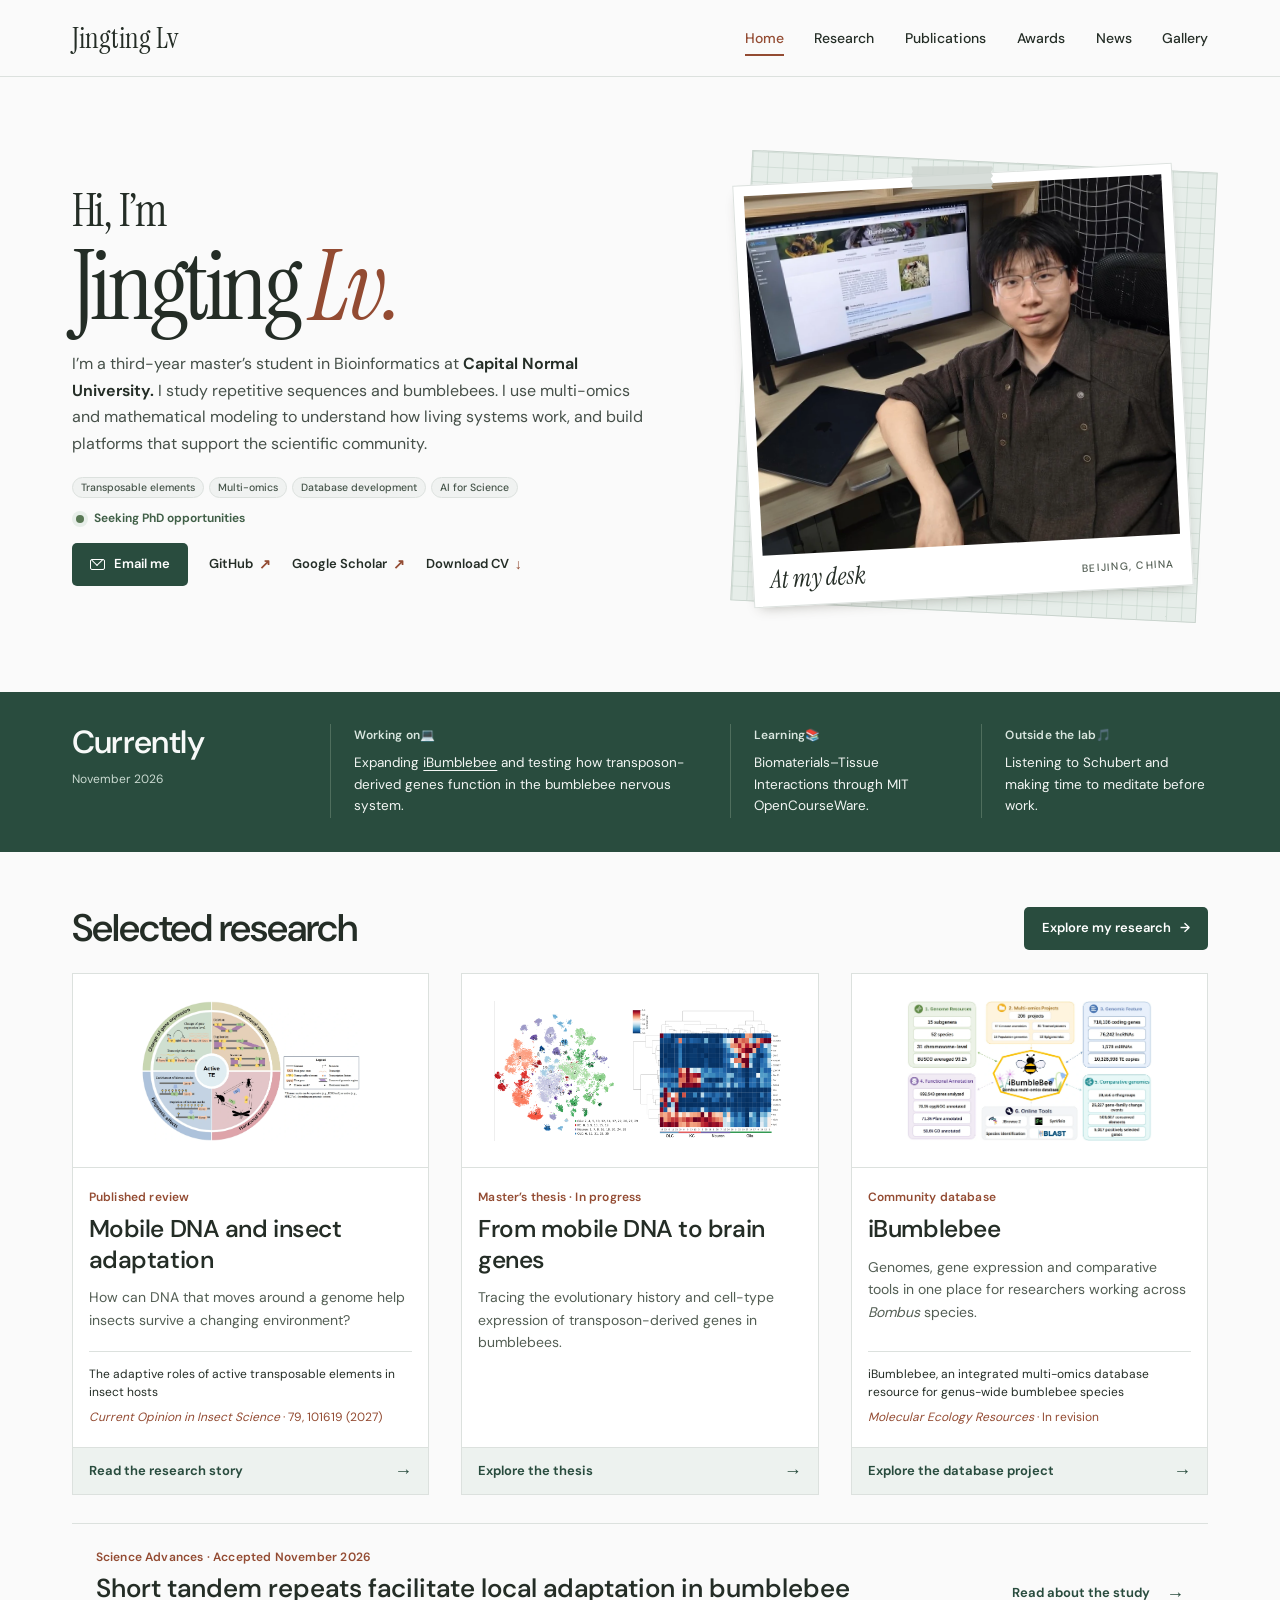
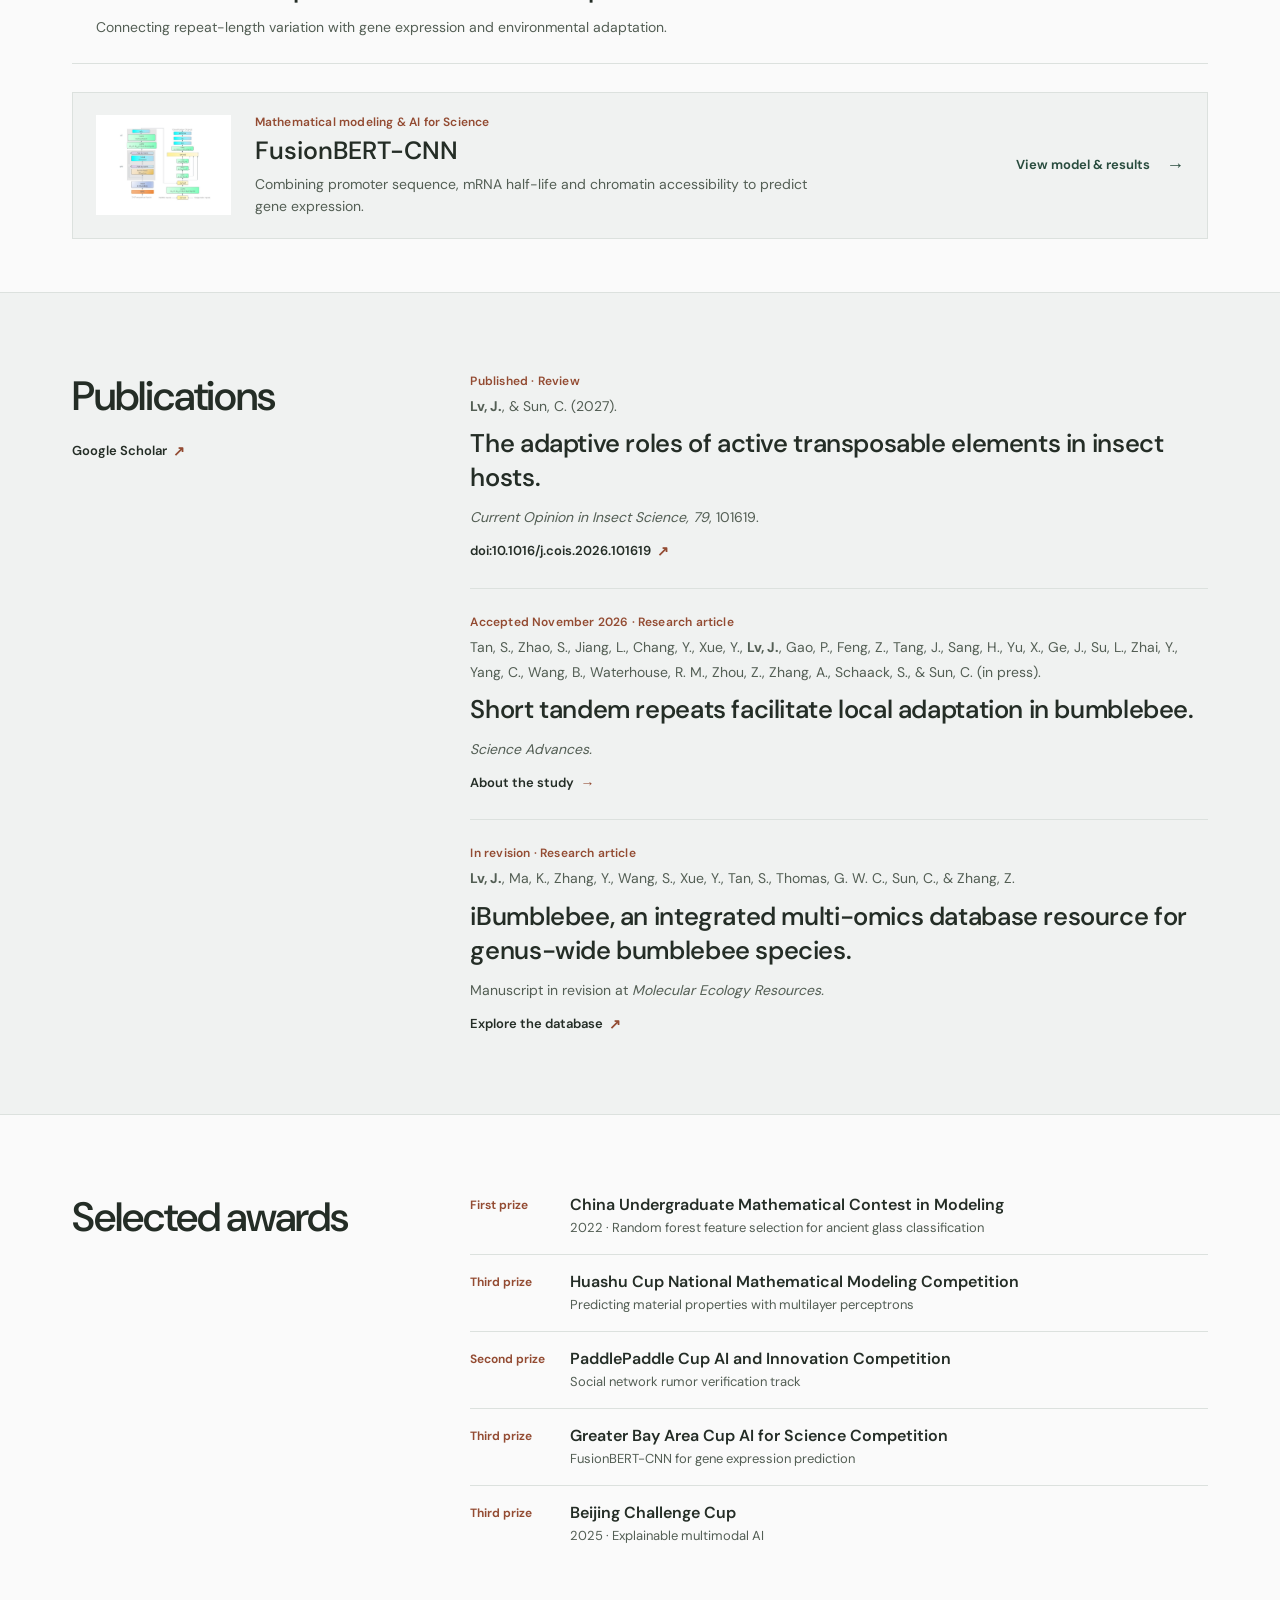
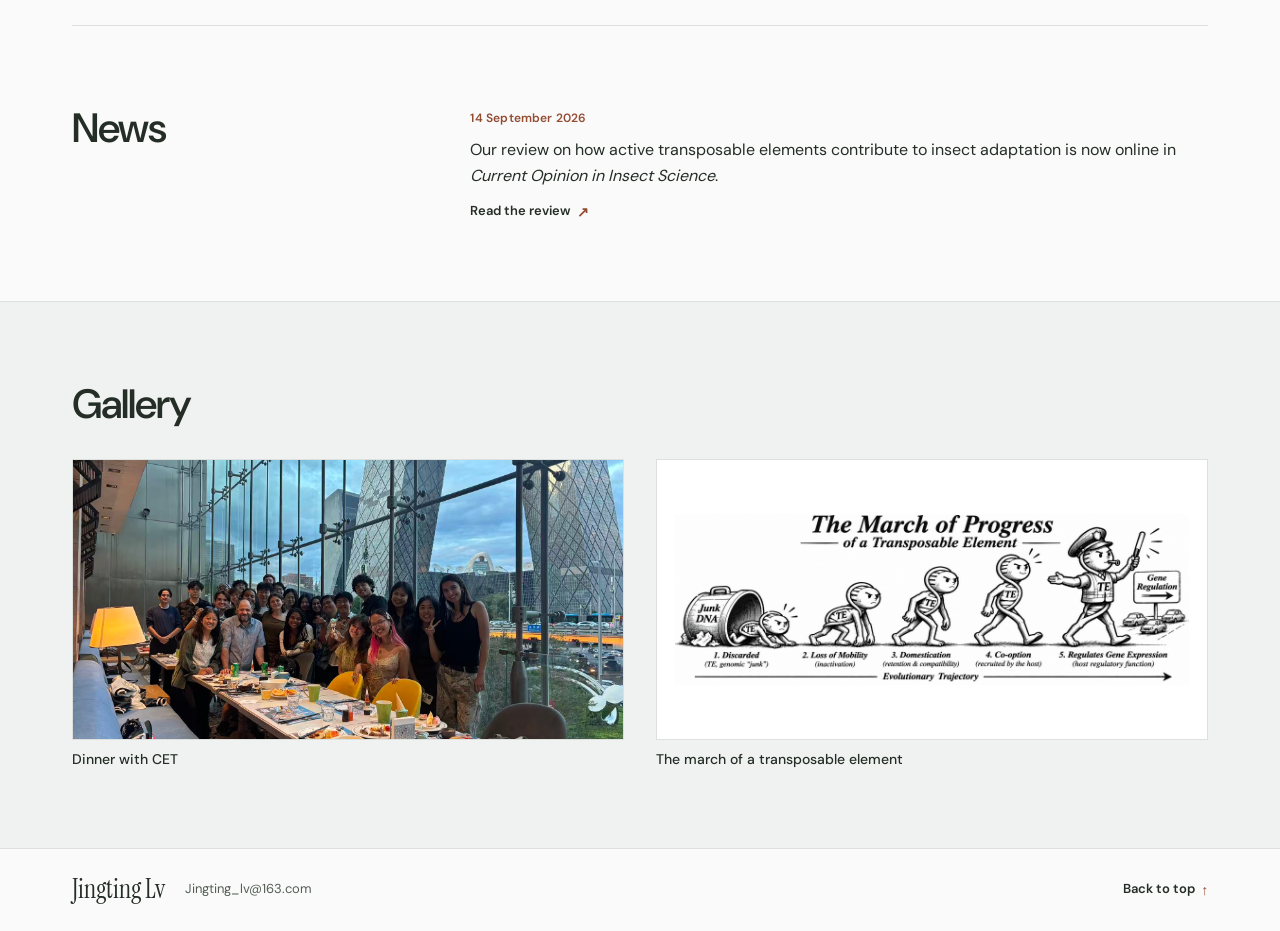
==== commit 2f0c2da9: "Organize research themes and refine portfolio presentation" ====
--- a/index.html
+++ b/index.html
@@ -1,160 +1,160 @@
-<!doctype html>
-<html lang="en">
-<head>
-  <meta charset="utf-8">
-  <meta name="viewport" content="width=device-width, initial-scale=1">
-  <meta name="theme-color" content="#fafafa">
-  <meta name="description" content="Jingting Lv studies repetitive sequences and bumblebees using multi-omics and mathematical modeling, and builds platforms for the scientific community.">
-  <title>Jingting Lv · Bioinformatics</title>
-  <link rel="preload" href="assets/fonts/instrument-serif.woff2" as="font" type="font/woff2" crossorigin>
-  <link rel="stylesheet" href="assets/site.css">
-  <script src="assets/site.js" defer></script>
-</head>
-<body id="home">
-  <a class="skip" href="#main">Skip to content</a>
-  <header class="masthead">
-    <div class="wrap header-inner">
-      <a class="brand" href="#home">Jingting Lv</a>
-      <button class="menu-toggle" type="button" aria-expanded="false" aria-controls="primary-nav">Menu <span aria-hidden="true">☰</span></button>
-      <nav id="primary-nav" aria-label="Main navigation">
-        <a href="#home" aria-current="location">Home</a><a href="#research">Research</a><a href="#publications">Publications</a><a href="#awards">Awards</a><a href="#news">News</a><a href="#gallery">Gallery</a>
-      </nav>
-    </div>
-  </header>
-
-  <main id="main">
-    <!-- 首页简介、研究兴趣和联系入口 -->
-    <section class="hero wrap" aria-labelledby="hero-title">
-      <div class="hero-copy">
-        <p class="availability"><span class="status-dot"></span> Seeking PhD opportunities</p>
-        <h1 id="hero-title"><span class="greeting">Hi, I’m</span> Jingting <em>Lv.</em></h1>
-        <p class="intro">I’m a third-year master’s student in Bioinformatics at <strong>Capital Normal University.</strong> I study repetitive sequences and bumblebees. I use multi-omics and mathematical modeling to understand how living systems work, and build platforms that support the scientific community.</p>
-        <ul class="interests" aria-label="Research interests">
-          <li>Transposable elements</li><li>Multi-omics</li>
-          <li>Database development</li><li>AI for Science</li>
-        </ul>
-        <div class="profile-links">
-          <a class="button" href="mailto:Jingting_lv@163.com"><span class="envelope" aria-hidden="true"></span>Email me</a>
-          <a class="link" href="https://github.com/jingtinglv">GitHub <span aria-hidden="true">↗</span></a>
-          <a class="link" href="https://scholar.google.com/citations?user=xNKSBq0AAAAJ">Google Scholar <span aria-hidden="true">↗</span></a>
-          <a class="link" href="assets/files/Jingting-Lv-CV.pdf" download>Download CV <span aria-hidden="true">↓</span></a>
-        </div>
-      </div>
-      <div class="portrait-board">
-        <figure class="portrait-print">
-          <img src="assets/images/portrait.webp" alt="Jingting Lv seated at his desk with the iBumblebee database on the monitor." width="897" height="742" fetchpriority="high">
-          <figcaption><span>At my desk</span><span class="photo-place">Beijing, China</span></figcaption>
-        </figure>
-      </div>
-    </section>
-
-    <!-- 当前动态：更新文字时也更新日期 -->
-    <aside class="now-band" aria-labelledby="now-title">
-      <div class="wrap now-inner">
-        <div class="now-heading"><h2 id="now-title">Currently</h2><p><time datetime="2026-11">November 2026</time></p></div>
-        <div class="now-note"><h3>Working on</h3><p>Expanding <a href="https://ngdc.cncb.ac.cn/ibumblebee/">iBumblebee</a> and testing how transposon-derived genes function in the bumblebee nervous system.</p></div>
-        <div class="now-note"><h3>Learning</h3><p>Biomaterials–Tissue Interactions through MIT OpenCourseWare.</p></div>
-        <div class="now-note"><h3>Outside the lab</h3><p>Listening to Schubert and making time to meditate before work.</p></div>
-      </div>
-    </aside>
-
-    <section id="research" class="wrap section" aria-labelledby="research-title">
-      <div class="section-head research-heading">
-        <div><h2 id="research-title">Selected research</h2><p>Explore the questions, methods and figures behind each project.</p></div>
-        <a class="button" href="research.html">Explore my research <span aria-hidden="true">→</span></a>
-      </div>
-      <div class="project-grid">
-        <a class="project-card" href="research.html#insect-adaptation">
-          <div class="project-image"><img src="assets/images/te-mechanisms.webp" width="1290" height="823" alt="Four mechanisms connecting active transposable elements to insect adaptation." loading="lazy"></div>
-          <p class="kicker">Published review</p><h3>Mobile DNA and insect adaptation</h3>
-          <p class="project-summary">How can DNA that moves around a genome help insects survive a changing environment?</p>
-          <div class="project-publication"><p>The adaptive roles of active transposable elements in insect hosts</p><p><i>Current Opinion in Insect Science</i> · 79, 101619 (2027)</p></div>
-          <span class="project-cta">Read the research story <span aria-hidden="true">→</span></span>
-        </a>
-        <a class="project-card" href="research.html#bumblebee-brain">
-          <div class="project-image"><img src="assets/images/te-brain-1.png" width="1113" height="533" alt="Single-nucleus RNA-seq annotation of bumblebee brain cell types." loading="lazy"></div>
-          <p class="kicker">Master’s thesis · In progress</p><h3>From mobile DNA to brain genes</h3>
-          <p class="project-summary">Tracing the evolutionary history and cell-type expression of transposon-derived genes in bumblebees.</p>
-          <span class="project-cta">Explore the thesis <span aria-hidden="true">→</span></span>
-        </a>
-        <a class="project-card" href="research.html#ibumblebee">
-          <div class="project-image"><img src="assets/images/ibumblebee.webp" width="1157" height="662" alt="Overview of the datasets and tools in iBumblebee." loading="lazy"></div>
-          <p class="kicker">Community database</p><h3>iBumblebee</h3>
-          <p class="project-summary">Genomes, gene expression and comparative tools in one place for researchers working across <i>Bombus</i> species.</p>
-          <div class="project-publication"><p>iBumblebee, an integrated multi-omics database resource for genus-wide bumblebee species</p><p><i>Molecular Ecology Resources</i> · In revision</p></div>
-          <span class="project-cta">Explore the database project <span aria-hidden="true">→</span></span>
-        </a>
-      </div>
-      <a class="paper-preview" href="research.html#short-tandem-repeats">
-        <div><p class="kicker">Science Advances · Accepted November 2026</p><h3>Short tandem repeats facilitate local adaptation in bumblebee</h3><p>Connecting repeat-length variation with gene expression and environmental adaptation.</p></div>
-        <span class="model-cta">Read about the study <span aria-hidden="true">→</span></span>
-      </a>
-      <a class="model-preview" href="research.html#fusionbert">
-        <img src="assets/images/fusion-architecture.jpg" width="1386" height="780" alt="" loading="lazy">
-        <div><p class="kicker">Mathematical modeling &amp; AI for Science</p><h3>FusionBERT-CNN</h3><p>Combining promoter sequence, mRNA half-life and chromatin accessibility to predict gene expression.</p></div>
-        <span class="model-cta">View model &amp; results <span aria-hidden="true">→</span></span>
-      </a>
-    </section>
-
-    <!-- 论文：卷年与在线发表日期可以不同 -->
-    <section id="publications" class="paper-band" aria-labelledby="pub-title">
-      <div class="wrap paper-layout">
-        <div class="side-heading"><h2 id="pub-title">Publications</h2><a class="more" href="https://scholar.google.com/citations?user=xNKSBq0AAAAJ">Google Scholar <span aria-hidden="true">↗</span></a></div>
-        <div class="pub-list">
-          <article class="publication" id="pub-review">
-            <p class="kicker">Published · Review</p>
-            <p class="citation-authors"><strong>Lv, J.</strong>, &amp; Sun, C. (2027).</p>
-            <h3><a href="https://doi.org/10.1016/j.cois.2026.101619">The adaptive roles of active transposable elements in insect hosts.</a></h3>
-            <p><i>Current Opinion in Insect Science, 79</i>, 101619.</p>
-            <a class="more" href="https://doi.org/10.1016/j.cois.2026.101619">doi:10.1016/j.cois.2026.101619 <span aria-hidden="true">↗</span></a>
-          </article>
-          <article class="publication" id="pub-str">
-            <p class="kicker">Accepted November 2026 · Research article</p>
-            <p class="citation-authors">Tan, S., Zhao, S., Jiang, L., Chang, Y., Xue, Y., <strong>Lv, J.</strong>, Gao, P., Feng, Z., Tang, J., Sang, H., Yu, X., Ge, J., Su, L., Zhai, Y., Yang, C., Wang, B., Waterhouse, R. M., Zhou, Z., Zhang, A., Schaack, S., &amp; Sun, C. (in press).</p>
-            <h3>Short tandem repeats facilitate local adaptation in bumblebee.</h3>
-            <p><i>Science Advances.</i></p>
-            <a class="more" href="research.html#short-tandem-repeats">About the study <span aria-hidden="true">→</span></a>
-          </article>
-          <article class="publication" id="pub-ibumblebee">
-            <p class="kicker">In revision · Research article</p>
-            <p class="citation-authors"><strong>Lv, J.</strong>, Ma, K., Zhang, Y., Wang, S., Xue, Y., Tan, S., Thomas, G. W. C., Sun, C., &amp; Zhang, Z.</p>
-            <h3>iBumblebee, an integrated multi-omics database resource for genus-wide bumblebee species.</h3>
-            <p>Manuscript in revision at <i>Molecular Ecology Resources.</i></p>
-            <a class="more" href="https://ngdc.cncb.ac.cn/ibumblebee/">Explore the database <span aria-hidden="true">↗</span></a>
-          </article>
-        </div>
-      </div>
-    </section>
-
-    <section id="awards" class="wrap section split-section" aria-labelledby="awards-title">
-      <div class="side-heading"><h2 id="awards-title">Selected awards</h2></div>
-      <ul class="award-list">
-        <li><span>First prize</span><div><h3>China Undergraduate Mathematical Contest in Modeling</h3><p>2022 · Random forest feature selection for ancient glass classification</p></div></li>
-        <li><span>Third prize</span><div><h3>Huashu Cup National Mathematical Modeling Competition</h3><p>Predicting material properties with multilayer perceptrons</p></div></li>
-        <li><span>Second prize</span><div><h3>PaddlePaddle Cup AI and Innovation Competition</h3><p>Social network rumor verification track</p></div></li>
-        <li><span>Third prize</span><div><h3>Greater Bay Area Cup AI for Science Competition</h3><p>FusionBERT-CNN for gene expression prediction</p></div></li>
-        <li><span>Third prize</span><div><h3>Beijing Challenge Cup</h3><p>2025 · Explainable multimodal AI</p></div></li>
-      </ul>
-    </section>
-
-    <section id="news" class="wrap section split-section ruled" aria-labelledby="news-title">
-      <div class="side-heading"><h2 id="news-title">News</h2></div>
-      <div class="news-entry"><time datetime="2026-09-14">14 September 2026</time>
-        <p>Our review on how active transposable elements contribute to insect adaptation is now online in <i>Current Opinion in Insect Science</i>.</p>
-        <a class="more" href="https://doi.org/10.1016/j.cois.2026.101619">Read the review <span aria-hidden="true">↗</span></a>
-      </div>
-    </section>
-
-    <section id="gallery" class="gallery-band" aria-labelledby="gallery-title">
-      <div class="wrap section">
-        <div class="section-head"><h2 id="gallery-title">Gallery</h2></div>
-        <div class="gallery-grid">
-          <figure><a class="gallery-photo" href="assets/images/dinner-with-cet.jpg" data-enlarge><img src="assets/images/dinner-with-cet.jpg" alt="CET participants at a dinner gathering." loading="lazy" width="1707" height="1280"></a><figcaption>Dinner with CET</figcaption></figure>
-          <figure><a class="gallery-illustration" href="assets/images/transposon-domestication.png" data-enlarge><img src="assets/images/transposon-domestication.png" alt="The March of Progress of a Transposable Element: an illustration of transposon domestication and recruitment into gene regulation." loading="lazy" width="2172" height="724"></a><figcaption>The march of a transposable element</figcaption></figure>
-        </div>
-      </div>
-    </section>
-  </main>
-  <footer><div class="wrap footer-inner"><div><strong>Jingting Lv</strong><a href="mailto:Jingting_lv@163.com">Jingting_lv@163.com</a></div><nav class="footer-links" aria-label="Footer"><a class="more" href="#home">Back to top <span aria-hidden="true">↑</span></a></nav></div></footer>
-</body>
-</html>
+<!doctype html>
+<html lang="en">
+<head>
+  <meta charset="utf-8">
+  <meta name="viewport" content="width=device-width, initial-scale=1">
+  <meta name="theme-color" content="#fafafa">
+  <meta name="description" content="Jingting Lv studies repetitive sequences and bumblebees using multi-omics and mathematical modeling, and builds platforms for the scientific community.">
+  <title>Jingting Lv · Bioinformatics</title>
+  <link rel="preload" href="assets/fonts/instrument-serif.woff2" as="font" type="font/woff2" crossorigin>
+  <link rel="stylesheet" href="assets/site.css">
+  <script src="assets/site.js" defer></script>
+</head>
+<body id="home">
+  <a class="skip" href="#main">Skip to content</a>
+  <header class="masthead">
+    <div class="wrap header-inner">
+      <a class="brand" href="#home">Jingting Lv</a>
+      <button class="menu-toggle" type="button" aria-expanded="false" aria-controls="primary-nav">Menu <span aria-hidden="true">☰</span></button>
+      <nav id="primary-nav" aria-label="Main navigation">
+        <a href="#home" aria-current="location">Home</a><a href="#research">Research</a><a href="#publications">Publications</a><a href="#awards">Awards</a><a href="#news">News</a><a href="#gallery">Gallery</a>
+      </nav>
+    </div>
+  </header>
+
+  <main id="main">
+    <!-- 首页简介、研究兴趣和联系入口 -->
+    <section class="hero wrap" aria-labelledby="hero-title">
+      <div class="hero-copy">
+        <h1 id="hero-title"><span class="greeting">Hi, I’m</span> Jingting <em>Lv.</em></h1>
+        <p class="intro">I’m a third-year master’s student in Bioinformatics at <strong>Capital Normal University.</strong> I study repetitive sequences and bumblebees. I use multi-omics and mathematical modeling to understand how living systems work, and build platforms that support the scientific community.</p>
+        <ul class="interests" aria-label="Research interests">
+          <li>Transposable elements</li><li>Multi-omics</li>
+          <li>Database development</li><li>AI for Science</li>
+        </ul>
+        <p class="availability"><span class="status-dot"></span> Seeking PhD opportunities</p>
+        <div class="profile-links">
+          <a class="button" href="mailto:Jingting_lv@163.com"><span class="envelope" aria-hidden="true"></span>Email me</a>
+          <a class="link" href="https://github.com/jingtinglv">GitHub <span aria-hidden="true">↗</span></a>
+          <a class="link" href="https://scholar.google.com/citations?user=xNKSBq0AAAAJ">Google Scholar <span aria-hidden="true">↗</span></a>
+          <a class="link" href="assets/files/Jingting-Lv-CV.pdf" download>Download CV <span aria-hidden="true">↓</span></a>
+        </div>
+      </div>
+      <div class="portrait-board">
+        <figure class="portrait-print">
+          <img src="assets/images/portrait.webp" alt="Jingting Lv seated at his desk with the iBumblebee database on the monitor." width="897" height="742" fetchpriority="high">
+          <figcaption><span>At my desk</span><span class="photo-place">Beijing, China</span></figcaption>
+        </figure>
+      </div>
+    </section>
+
+    <!-- 当前动态：更新文字时也更新日期 -->
+    <aside class="now-band" aria-labelledby="now-title">
+      <div class="wrap now-inner">
+        <div class="now-heading"><h2 id="now-title">Currently</h2><p><time datetime="2026-11">November 2026</time></p></div>
+        <div class="now-note"><h3>Working on<span aria-hidden="true">💻</span> </h3><p>Expanding <a href="https://ngdc.cncb.ac.cn/ibumblebee/">iBumblebee</a> and testing how transposon-derived genes function in the bumblebee nervous system.</p></div>
+        <div class="now-note"><h3>Learning<span aria-hidden="true">📚</span></h3><p>Biomaterials–Tissue Interactions through MIT OpenCourseWare.</p></div>
+        <div class="now-note"><h3>Outside the lab<span aria-hidden="true">🎵</span> </h3><p>Listening to Schubert and making time to meditate before work.</p></div>
+      </div>
+    </aside>
+
+    <section id="research" class="wrap section" aria-labelledby="research-title">
+      <div class="section-head research-heading">
+        <h2 id="research-title">Selected research</h2>
+        <a class="button" href="research.html">Explore my research <span aria-hidden="true">→</span></a>
+      </div>
+      <div class="project-grid">
+        <a class="project-card" href="research.html#insect-adaptation">
+          <div class="project-image"><img src="assets/images/te-mechanisms.webp" width="1290" height="823" alt="Four mechanisms connecting active transposable elements to insect adaptation." loading="lazy"></div>
+          <p class="kicker">Published review</p><h3>Mobile DNA and insect adaptation</h3>
+          <p class="project-summary">How can DNA that moves around a genome help insects survive a changing environment?</p>
+          <div class="project-publication"><p>The adaptive roles of active transposable elements in insect hosts</p><p><i>Current Opinion in Insect Science</i> · 79, 101619 (2027)</p></div>
+          <span class="project-cta">Read the research story <span aria-hidden="true">→</span></span>
+        </a>
+        <a class="project-card" href="research.html#bumblebee-brain">
+          <div class="project-image"><img src="assets/images/te-brain-1.png" width="1113" height="533" alt="Single-nucleus RNA-seq annotation of bumblebee brain cell types." loading="lazy"></div>
+          <p class="kicker">Master’s thesis · In progress</p><h3>From mobile DNA to brain genes</h3>
+          <p class="project-summary">Tracing the evolutionary history and cell-type expression of transposon-derived genes in bumblebees.</p>
+          <span class="project-cta">Explore the thesis <span aria-hidden="true">→</span></span>
+        </a>
+        <a class="project-card" href="research.html#ibumblebee">
+          <div class="project-image"><img src="assets/images/ibumblebee.webp" width="1157" height="662" alt="Overview of the datasets and tools in iBumblebee." loading="lazy"></div>
+          <p class="kicker">Community database</p><h3>iBumblebee</h3>
+          <p class="project-summary">Genomes, gene expression and comparative tools in one place for researchers working across <i>Bombus</i> species.</p>
+          <div class="project-publication"><p>iBumblebee, an integrated multi-omics database resource for genus-wide bumblebee species</p><p><i>Molecular Ecology Resources</i> · In revision</p></div>
+          <span class="project-cta">Explore the database project <span aria-hidden="true">→</span></span>
+        </a>
+      </div>
+      <a class="paper-preview" href="research.html#short-tandem-repeats">
+        <div><p class="kicker">Science Advances · Accepted November 2026</p><h3>Short tandem repeats facilitate local adaptation in bumblebee</h3><p>Connecting repeat-length variation with gene expression and environmental adaptation.</p></div>
+        <span class="model-cta">Read about the study <span aria-hidden="true">→</span></span>
+      </a>
+      <a class="model-preview" href="research.html#fusionbert">
+        <img src="assets/images/fusion-architecture.jpg" width="1386" height="780" alt="" loading="lazy">
+        <div><p class="kicker">Mathematical modeling &amp; AI for Science</p><h3>FusionBERT-CNN</h3><p>Combining promoter sequence, mRNA half-life and chromatin accessibility to predict gene expression.</p></div>
+        <span class="model-cta">View model &amp; results <span aria-hidden="true">→</span></span>
+      </a>
+    </section>
+
+    <!-- 论文：卷年与在线发表日期可以不同 -->
+    <section id="publications" class="paper-band" aria-labelledby="pub-title">
+      <div class="wrap paper-layout">
+        <div class="side-heading"><h2 id="pub-title">Publications</h2><a class="more" href="https://scholar.google.com/citations?user=xNKSBq0AAAAJ">Google Scholar <span aria-hidden="true">↗</span></a></div>
+        <div class="pub-list">
+          <article class="publication" id="pub-review">
+            <p class="kicker">Published · Review</p>
+            <p class="citation-authors"><strong>Lv, J.</strong>, &amp; Sun, C. (2027).</p>
+            <h3><a href="https://doi.org/10.1016/j.cois.2026.101619">The adaptive roles of active transposable elements in insect hosts.</a></h3>
+            <p><i>Current Opinion in Insect Science, 79</i>, 101619.</p>
+            <a class="more" href="https://doi.org/10.1016/j.cois.2026.101619">doi:10.1016/j.cois.2026.101619 <span aria-hidden="true">↗</span></a>
+          </article>
+          <article class="publication" id="pub-str">
+            <p class="kicker">Accepted November 2026 · Research article</p>
+            <p class="citation-authors">Tan, S., Zhao, S., Jiang, L., Chang, Y., Xue, Y., <strong>Lv, J.</strong>, Gao, P., Feng, Z., Tang, J., Sang, H., Yu, X., Ge, J., Su, L., Zhai, Y., Yang, C., Wang, B., Waterhouse, R. M., Zhou, Z., Zhang, A., Schaack, S., &amp; Sun, C. (in press).</p>
+            <h3>Short tandem repeats facilitate local adaptation in bumblebee.</h3>
+            <p><i>Science Advances.</i></p>
+            <a class="more" href="research.html#short-tandem-repeats">About the study <span aria-hidden="true">→</span></a>
+          </article>
+          <article class="publication" id="pub-ibumblebee">
+            <p class="kicker">In revision · Research article</p>
+            <p class="citation-authors"><strong>Lv, J.</strong>, Ma, K., Zhang, Y., Wang, S., Xue, Y., Tan, S., Thomas, G. W. C., Sun, C., &amp; Zhang, Z.</p>
+            <h3>iBumblebee, an integrated multi-omics database resource for genus-wide bumblebee species.</h3>
+            <p>Manuscript in revision at <i>Molecular Ecology Resources.</i></p>
+            <a class="more" href="https://ngdc.cncb.ac.cn/ibumblebee/">Explore the database <span aria-hidden="true">↗</span></a>
+          </article>
+        </div>
+      </div>
+    </section>
+
+    <section id="awards" class="wrap section split-section" aria-labelledby="awards-title">
+      <div class="side-heading"><h2 id="awards-title">Selected awards</h2></div>
+      <ul class="award-list">
+        <li><span>First prize</span><div><h3>China Undergraduate Mathematical Contest in Modeling</h3><p>2022 · Random forest feature selection for ancient glass classification</p></div></li>
+        <li><span>Third prize</span><div><h3>Huashu Cup National Mathematical Modeling Competition</h3><p>Predicting material properties with multilayer perceptrons</p></div></li>
+        <li><span>Second prize</span><div><h3>PaddlePaddle Cup AI and Innovation Competition</h3><p>Social network rumor verification track</p></div></li>
+        <li><span>Third prize</span><div><h3>Greater Bay Area Cup AI for Science Competition</h3><p>FusionBERT-CNN for gene expression prediction</p></div></li>
+        <li><span>Third prize</span><div><h3>Beijing Challenge Cup</h3><p>2025 · Explainable multimodal AI</p></div></li>
+      </ul>
+    </section>
+
+    <section id="news" class="wrap section split-section ruled" aria-labelledby="news-title">
+      <div class="side-heading"><h2 id="news-title">News</h2></div>
+      <div class="news-entry"><time datetime="2026-09-14">14 September 2026</time>
+        <p>Our review on how active transposable elements contribute to insect adaptation is now online in <i>Current Opinion in Insect Science</i>.</p>
+        <a class="more" href="https://doi.org/10.1016/j.cois.2026.101619">Read the review <span aria-hidden="true">↗</span></a>
+      </div>
+    </section>
+
+    <section id="gallery" class="gallery-band" aria-labelledby="gallery-title">
+      <div class="wrap section">
+        <div class="section-head"><h2 id="gallery-title">Gallery</h2></div>
+        <div class="gallery-grid">
+          <figure><a class="gallery-photo" href="assets/images/dinner-with-cet.jpg" data-enlarge><img src="assets/images/dinner-with-cet.jpg" alt="CET participants at a dinner gathering." loading="lazy" width="1707" height="1280"></a><figcaption>Dinner with CET</figcaption></figure>
+          <figure><a class="gallery-illustration" href="assets/images/transposon-domestication.png" data-enlarge><img src="assets/images/transposon-domestication.png" alt="The March of Progress of a Transposable Element: an illustration of transposon domestication and recruitment into gene regulation." loading="lazy" width="2172" height="724"></a><figcaption>The march of a transposable element</figcaption></figure>
+        </div>
+      </div>
+    </section>
+  </main>
+  <footer><div class="wrap footer-inner"><div><strong>Jingting Lv</strong><a href="mailto:Jingting_lv@163.com">Jingting_lv@163.com</a></div><nav class="footer-links" aria-label="Footer"><a class="more" href="#home">Back to top <span aria-hidden="true">↑</span></a></nav></div></footer>
+</body>
+</html>
--- a/assets/site.css
+++ b/assets/site.css
@@ -1,328 +1,351 @@
-@font-face {
-  font-family: "Instrument Serif"; src: url("fonts/instrument-serif.woff2") format("woff2");
-  font-weight: 400; font-style: normal; font-display: swap;
-}
-@font-face {
-  font-family: "Instrument Serif"; src: url("fonts/instrument-serif-italic.woff2") format("woff2");
-  font-weight: 400; font-style: italic; font-display: swap;
-}
-@font-face {
-  font-family: "DM Sans"; src: url("fonts/dm-sans.woff2") format("woff2");
-  font-weight: 100 1000; font-style: normal; font-display: swap;
-}
-:root {
-  --paper: #fafafa; --ink: #242d26; --muted: #535e54; --rule: #dce1de;
-  --pine: #294c3e; --rust: #934b32; --pale: #f0f2f1; --surface: #fff; --soft: #edf2ef;
-  --serif: "Instrument Serif", Georgia, serif; --sans: "DM Sans", Arial, sans-serif;
-  --gutter: clamp(22px, 5.6vw, 86px); --header: 76px;
-}
-* { box-sizing: border-box; }
-html { scroll-padding-top: calc(var(--header) + 20px); }
-body { margin: 0; color: var(--ink); background: var(--paper); font: 400 16px/1.6 var(--sans); }
-button { font: inherit; }
-a { color: inherit; text-decoration: none; }
-a:hover { color: var(--rust); }
-a:focus-visible, button:focus-visible { outline: 3px solid #aa623f; outline-offset: 4px; }
-img { display: block; max-width: 100%; }
-figure, p, ul, h1, h2, h3 { margin: 0; }
-h1, h2, h3 { font-weight: 550; }
-.hero h1, .research-intro h1 { font-family: var(--serif); font-weight: 400; }
-h2 { font-size: clamp(30px, 3.2vw, 44px); line-height: 1.18; letter-spacing: -.025em; }
-.wrap { width: min(1200px, calc(100% - 2 * var(--gutter))); margin-inline: auto; }
-.skip { position: fixed; left: 15px; top: -90px; z-index: 30; padding: 10px 18px; background: white; }
-.skip:focus { top: 8px; }
-.masthead { position: sticky; z-index: 10; top: 0; border-bottom: 1px solid var(--rule); background: var(--paper); }
-.header-inner { min-height: var(--header); display: flex; justify-content: space-between; align-items: center; gap: 18px; }
-.brand { display: inline-flex; align-items: center; gap: 12px; font: 400 29px/1 var(--serif); white-space: nowrap; }
-#primary-nav { display: flex; align-items: center; gap: clamp(18px, 2.4vw, 36px); }
-#primary-nav a { position: relative; font-size: 14px; font-weight: 500; line-height: 1.5; padding: 9px 0; }
-#primary-nav a[aria-current] { color: var(--rust); }
-#primary-nav a[aria-current]::after { content:""; position:absolute; height:2px; bottom:2px; left:0; right:0; background: currentColor; }
-.menu-toggle { display: none; }
-.hero {
-  display: grid; grid-template-columns: minmax(0,1.2fr) minmax(0,1fr); align-items: center;
-  gap: clamp(48px, 7vw, 114px); padding-block: clamp(54px,5.4vw,82px) clamp(58px,5.3vw,84px);
-}
-.availability { display: inline-flex; align-items: center; gap: 10px; font-size: 12px; font-weight: 650; line-height: 1.4; color: #405f47; }
-.status-dot { width: 8px; height: 8px; border-radius: 50%; background: #587854; box-shadow: 0 0 0 4px #e7eee9; margin-left: 4px; }
-.hero h1 { margin: 22px 0 20px; font-size: clamp(72px, 7.6vw, 116px); line-height: .92; letter-spacing: -.045em; }
-.greeting { display: block; font-size: .47em; line-height: 1.12; letter-spacing: -.026em; margin-bottom: 6px; }
-.hero h1 em { font-weight: 400; color: var(--rust); }
-.intro { max-width: 53ch; font-size: clamp(16px, 1.21vw, 18px); line-height: 1.66; color: #465049; }
-.intro strong { color: var(--ink); font-weight: 650; }
-.interests { display: flex; flex-wrap: wrap; gap: 5px; max-width: 530px; margin: 19px 0 25px; list-style: none; padding: 0; }
-.interests li { border: 1px solid var(--rule); background: var(--pale); color: #445348; padding: 2px 8px; border-radius: 99px; font-size: 10.5px; line-height: 1.5; font-weight: 500; }
-.profile-links, .article-links { display: flex; align-items: center; flex-wrap: wrap; gap: 12px 21px; }
-.button { background: var(--pine); color: white; display: inline-flex; gap: 9px; align-items: center; padding: 11px 18px; border-radius: 5px; font-size: 13px; font-weight: 600; }
-.button:hover { background: #183d30; color: white; }
-.envelope { width: 15px; height: 11px; border: 1.3px solid currentColor; border-radius: 2px; position: relative; overflow: hidden; }
-.envelope::before { content: ""; position: absolute; width: 9px; height: 9px; top: -6px; left: 1.4px; border-right: 1px solid; border-bottom: 1px solid; transform: rotate(45deg); }
-.link, .more { display: inline-flex; align-items: center; gap: 6px; font-size: 13px; font-weight: 600; }
-.link { padding: 7px 0; }
-.link span, .more span { font-family: Arial, sans-serif; color: var(--rust); font-size: 1.08em; }
-.more:hover, .link:hover { text-decoration: underline; text-underline-offset: 4px; }
-.portrait-board { position: relative; isolation: isolate; width: 100%; padding: 28px 25px 27px 11px; }
-.portrait-board::before {
-  content: ""; position: absolute; z-index: -1; inset: 15px 1px 12px 9px; transform: rotate(2.8deg);
-  border: 1px solid #c9d3cd; background-color: #e6ede9;
-  background-image: linear-gradient(#b6c8bd66 1px, transparent 1px), linear-gradient(90deg,#b6c8bd66 1px,transparent 1px); background-size: 15px 15px;
-}
-.portrait-print {
-  position: relative; padding: 10px 10px 0; background: var(--surface); transform: rotate(-3deg);
-  border: 1px solid var(--rule); box-shadow: 0 6px 14px -7px #3c392b66;
-}
-.portrait-print::before {
-  content: ""; position: absolute; z-index: 1; width: 82px; height: 24px; top: -10px; left: calc(50% - 41px);
-  transform: rotate(3.2deg); background: #cdd5d0cc; box-shadow: inset 0 1px 1px #fff6;
-  clip-path: polygon(0 5%,98% 0,100% 14%,97% 28%,100% 43%,97% 56%,100% 73%,98% 87%,100% 98%,1% 100%,2% 83%,0 68%,2% 54%,0 40%,2% 26%);
-}
-.portrait-print img { width: 100%; height: auto; aspect-ratio: 1.16; object-fit: cover; object-position: 50% 51%; }
-.portrait-print figcaption { display: flex; align-items: baseline; justify-content: space-between; gap: 10px; padding: 12px 7px 14px; font: italic 25px/1 var(--serif); }
-.photo-place { font: 500 10.5px/1 var(--sans); text-transform: uppercase; letter-spacing: .12em; color: var(--muted); }
-.now-band { background: var(--pine); color: #f7f9f8; }
-.now-inner { display: grid; grid-template-columns: 1.03fr 1.65fr 1fr 1fr; gap: 25px; padding-block: 32px 34px; }
-.now-heading h2 { font-size: clamp(27px, 2.5vw, 34px); letter-spacing: -.02em; }
-.now-heading p { font-size: 12px; color: #c9d9d0; margin-top: 8px; }
-.now-note { border-left: 1px solid #adc0a84a; padding: 2px 0 1px 23px; }
-.now-note h3, .kicker, .news-entry time { font: 600 12px/1.5 var(--sans); letter-spacing: .015em; }
-.now-note h3 { color: #d9e6df; margin-bottom: 8px; }
-.now-note p { color: #f3f6f4; font-size: 13.5px; line-height: 1.6; }
-.now-note a { color: inherit; text-decoration: underline; text-underline-offset: 3px; }
-.section, .paper-layout { padding-block: clamp(58px, 6.1vw, 92px); }
-.section-head { display: flex; align-items: baseline; justify-content: space-between; flex-wrap: wrap; gap: 14px; margin-bottom: 30px; }
-.project-grid { display: grid; grid-template-columns: repeat(3, minmax(0,1fr)); gap: clamp(18px,2.5vw,37px); }
-.project-image { display: grid; place-items: center; border: 1px solid var(--rule); overflow: hidden; padding: 7.5%; aspect-ratio: 1.83; }
-.project-image img { width: 100%; height: 100%; min-height: 0; object-fit: contain; }
-.kicker { color: var(--rust); }
-.project-card .kicker { margin: 20px 0 8px; }
-.project-card h3 { font-size: clamp(22px,1.9vw,28px); line-height: 1.25; letter-spacing: -.018em; }
-.project-card:hover h3, .publication h3 a:hover { text-decoration: underline; text-decoration-thickness: 1px; text-underline-offset: 4px; }
-.project-card > .project-summary { color: var(--muted); font-size: 14px; margin-top: 11px; }
-.paper-band, .gallery-band { background: var(--pale); border-block: 1px solid var(--rule); }
-.paper-layout, .split-section { display: grid; grid-template-columns: minmax(210px,.72fr) minmax(0,1.65fr); gap: clamp(32px,6vw,96px); }
-.side-heading .more { margin-top: 20px; }
-.publication + .publication { margin-top: 25px; padding-top: 24px; border-top: 1px solid var(--rule); }
-.publication h3 { margin-block: 8px 10px; font-size: clamp(21px,2vw,27px); line-height: 1.35; letter-spacing: -.015em; }
-.publication p:not(.kicker) { margin-top: 4px; font-size: 14px; color: var(--muted); }
-.publication .more, .news-entry .more { margin-top: 12px; }
-.award-list { list-style: none; padding: 0; }
-.award-list li { display: grid; grid-template-columns: 88px 1fr; gap: 12px; padding: 15px 0; border-bottom: 1px solid var(--rule); }
-.award-list li:first-child { padding-top: 0; } .award-list li:last-child { padding-bottom: 0; border: none; }
-.award-list li > span { font-size: 12px; font-weight: 650; color: var(--rust); padding-top: 3px; }
-.award-list h3 { font: 600 16px/1.45 var(--sans); }
-.award-list p { margin-top: 2px; color: var(--muted); font-size: 13px; }
-.ruled { border-top: 1px solid var(--rule); }
-.news-entry time { color: var(--rust); }
-.news-entry p { margin-top: 8px; max-width: 70ch; }
-.gallery-grid { display: grid; grid-template-columns: repeat(2, minmax(0, 1fr)); gap: clamp(17px,2.5vw,36px); }
-.gallery-grid figure { display: flex; flex-direction: column; }
-.gallery-grid a { height: clamp(200px, 22vw, 317px); border: 1px solid var(--rule); overflow: hidden; display: grid; place-items: center; }
-.gallery-grid a img { width: 100%; height: 100%; min-height: 0; }
-.gallery-photo img { object-fit: cover; object-position: 50% 42%; }
-.gallery-illustration { padding: 18px; background: var(--surface); }
-.gallery-illustration img { object-fit: contain; }
-.gallery-grid figcaption { padding-top: 10px; font: 500 14px/1.4 var(--sans); }
-[data-enlarge] { cursor: zoom-in; }
-footer { background: var(--paper); }
-.footer-inner { display: flex; justify-content: space-between; gap: 18px; align-items: center; padding-block: 26px; }
-.footer-inner > div { display: flex; align-items: center; gap: 20px; }
-.footer-links { display: flex; align-items: center; flex-wrap: wrap; justify-content: flex-end; gap: 5px 18px; }
-.footer-inner strong { font: 26px/1.15 var(--serif); }
-.footer-inner > div a { color: var(--muted); font-size: 13px; }
-.footer-inner > div a:hover { text-decoration: underline; }
-
-/* Research articles and their progressively enhanced figure galleries. */
-.research-intro { max-width: 790px; padding-block: 48px 44px; }
-.research-intro h1 { font-size: clamp(64px,7vw,105px); line-height: 1.02; font-weight: 400; letter-spacing: -.048em; margin-block: 18px 14px; }
-.research-intro > p { color: var(--muted); font-size: clamp(16px,1.5vw,20px); max-width: 66ch; }
-.research-intro > .phd-interest { margin-top: 12px; font-size: 16px; }
-.research-layout { border-top: 1px solid var(--rule); display: grid; grid-template-columns: .42fr 2fr; gap: clamp(26px,4vw,58px); padding-block: 42px 72px; }
-.contents { position: sticky; top: calc(var(--header) + 28px); align-self: start; display: grid; gap: 4px; border-left: 1px solid var(--rule); padding-left: 16px; }
-.contents .kicker { margin-bottom: 6px; }
-.contents a { font-size: 14px; color: var(--muted); width: fit-content; padding: 3px 0; }
-.contents a[aria-current], .contents a:hover { color: var(--rust); text-decoration: underline; text-underline-offset: 4px; }
-.research-article h2 { font-size: clamp(28px,3vw,40px); margin: 10px 0 18px; }
-.research-article h3 { font-size: 23px; line-height: 1.3; margin-top: 25px; }
-.research-article > p:not(.kicker) { color: var(--muted); margin-block: 10px; max-width: 74ch; }
-.research-article > .more, .article-links { margin-top: 5px; }
-.research-article + .research-article { border-top: 1px solid var(--rule); margin-top: 48px; padding-top: 40px; }
-.figure-set { margin-top: 22px; padding: 15px; background: var(--pale); border: 1px solid var(--rule); }
-.figure-set figure + figure { margin-top: 16px; }
-.figure-set.enhanced figure { margin: 0; }
-.figure-set figure > a { display: grid; place-items: center; padding: 10px; background: #fff; border: 1px solid var(--rule); }
-.figure-set img { width: 100%; height: clamp(200px,23vw,330px); object-fit: contain; }
-.figure-set figcaption { margin: 10px 1px 0; color: #475449; font-size: 13px; line-height: 1.5; }
-.carousel-controls { display: flex; align-items: center; gap: 10px; border-top: 1px solid var(--rule); margin-top: 12px; padding-top: 10px; }
-.carousel-controls button, .lightbox button { cursor: pointer; border: 1px solid #a8b6a6; background: var(--paper); color: var(--pine); border-radius: 50%; width: 38px; height: 38px; font: 18px/1 var(--sans); }
-.carousel-controls button:hover, .lightbox button:hover { background: #e2ebe6; }
-.slide-count { color: var(--muted); font-size: 12px; font-variant-numeric: tabular-nums; }
-.lightbox { width: fit-content; max-width: 94vw; max-height: 92vh; padding: 15px; color: var(--ink); background: var(--paper); border-radius: 7px; border: 1px solid var(--rule); box-shadow: 0 12px 60px #162b2670; }
-.lightbox::backdrop { background: #18291fe6; }
-.lightbox img { max-width: min(85vw,1250px); max-height: 71vh; object-fit: contain; margin: auto; }
-.lightbox-bar { display: flex; justify-content: space-between; align-items: center; gap: 18px; margin-top: 12px; }
-.lightbox-bar p { font-size: 14px; }
-.lightbox button { flex: none; }
-body:has(.lightbox[open]) { overflow: hidden; }
-[hidden] { display: none !important; }
-
-/* Project entry points and research figures. */
-.research-heading { align-items: center; }
-.research-heading p { color: var(--muted); margin-top: 12px; font-size: 14px; }
-.project-card { display: flex; flex-direction: column; min-width: 0; border: 1px solid var(--rule); background: var(--surface); }
-.project-card:hover { color: var(--ink); border-color: #829780; }
-.project-card .project-image { border: 0; border-bottom: 1px solid var(--rule); }
-.project-card .kicker { margin-inline: 16px; }
-.project-card h3 { padding-inline: 16px; }
-.project-card .project-summary { padding: 0 16px 20px; }
-.project-cta { display: flex; align-items: center; justify-content: space-between; gap: 12px; margin-top: auto; padding: 13px 16px; background: var(--soft); color: var(--pine); border-top: 1px solid var(--rule); font-size: 13px; font-weight: 650; }
-.project-card:hover .project-cta { background: #e2ebe6; }
-.project-cta > span, .model-cta > span { font: 18px/1 Arial, sans-serif; }
-.model-preview { display: grid; grid-template-columns: 135px minmax(0,1fr) auto; align-items: center; gap: 24px; margin-top: 28px; padding: 20px 23px; border: 1px solid var(--rule); background: var(--pale); }
-.model-preview > img { width: 135px; height: 100px; object-fit: contain; background: white; }
-.model-preview h3 { font: 550 25px/1.25 var(--sans); margin-block: 4px 7px; }
-.model-preview p:not(.kicker) { font-size: 14px; color: var(--muted); max-width: 58ch; }
-.model-cta { display: inline-flex; align-items: center; gap: 16px; font-size: 13px; color: var(--pine); font-weight: 650; }
-.model-preview:hover { border-color: #829780; color: var(--ink); }
-.model-preview:hover .model-cta { text-decoration: underline; text-underline-offset: 4px; }
-.contents .contents-sub { margin-left: 12px; font-size: 13px; }
- .database-overview { margin-top: 28px; }
-.database-overview h3 { font-size: 23px; margin-top: 0; }
-.database-overview .figure-set { margin-top: 14px; }
-.database-overview .figure-set img { height: auto; max-height: 480px; }
-.thesis-figures img { height: clamp(270px,34vw,450px); }
-.thesis-figures figcaption strong { display: block; color: var(--ink); margin-bottom: 4px; }
-.project-publication { margin: auto 16px 20px; padding-top: 13px; border-top: 1px solid var(--rule); color: var(--ink); font-size: 12px; line-height: 1.55; }
-.project-publication p + p { margin-top: 6px; color: var(--rust); }
-.project-publication + .project-cta { margin-top: 0; }
-.paper-preview { display: grid; grid-template-columns: minmax(0,1fr) auto; align-items: center; gap: 24px; margin-top: 28px; padding: 24px; border-block: 1px solid var(--rule); }
-.paper-preview h3 { font: 550 26px/1.3 var(--sans); margin: 6px 0 10px; max-width: 44ch; }
-.paper-preview p:not(.kicker) { font-size: 14px; color: var(--muted); }
-.paper-preview:hover { color: var(--ink); background: var(--pale); }
-.paper-preview:hover h3 { text-decoration: underline; text-decoration-thickness: 1px; text-underline-offset: 4px; }
-.article-paper { margin: 20px 0; padding: 15px 18px; border-left: 2px solid #829780; background: var(--pale); font-size: 13px; }
-.article-paper p:first-child { font-weight: 600; }
-.article-paper p + p { margin-top: 5px; color: var(--muted); }
-.article-paper .more { margin-top: 9px; font-size: 12px; }
-.publication .citation-authors { line-height: 1.8; }
-.carousel-controls { flex-wrap: wrap; }
-.carousel-controls button { min-width: 38px; flex-shrink: 0; }
-.figure-set .carousel-controls { gap: 7px; }
-.fusion-project { margin-top: 35px; padding-top: 26px; border-top: 1px solid var(--rule); }
-.fusion-heading { display: flex; flex-wrap: wrap; align-items: baseline; gap: 8px 18px; }
-.fusion-heading h3 { margin: 0; font-size: 28px; }
-.fusion-heading p { color: var(--rust); font-size: 12px; }
-.fusion-project > p { margin-top: 13px; color: var(--muted); }
-.model-architecture { margin-top: 22px; background: var(--pale); padding: 14px; border: 1px solid var(--rule); }
-.model-architecture a { display: block; background: white; }
-.model-architecture img { width: 100%; height: auto; max-height: 430px; object-fit: contain; }
-.model-architecture figcaption, .roc-figure figcaption, .attention-figures figcaption { margin-top: 9px; font-size: 12px; line-height: 1.5; color: var(--muted); }
-.method-steps { display: grid; grid-template-columns: repeat(2,minmax(0,1fr)); gap: 22px 32px; list-style: decimal; padding-left: 23px; margin-block: 25px 30px; }
-.method-steps li { padding-left: 4px; }
-.method-steps li::marker { color: var(--rust); font-weight: 650; }
-.method-steps h4, .model-results h4 { font-size: 15px; font-weight: 650; margin: 0 0 6px; }
-.method-steps p { font-size: 14px; color: var(--muted); }
-.model-results { display: grid; grid-template-columns: minmax(0,1.15fr) minmax(0,1fr); gap: 26px; align-items: start; border-top: 1px solid var(--rule); padding-top: 25px; }
-.model-results table { width: 100%; border-collapse: collapse; font-size: 12px; font-variant-numeric: tabular-nums; }
-.model-results caption { text-align: left; color: var(--muted); font-size: 12px; padding-block: 1px 10px; }
-.model-results th, .model-results td { padding: 8px 5px; border-bottom: 1px solid var(--rule); text-align: right; }
-.model-results th:first-child { text-align: left; }
-.model-results tbody th { font-weight: 500; }
-.model-results tr:last-child { background: var(--soft); }
-.result-note { color: var(--muted); font-size: 12px; margin-top: 12px; }
-.roc-figure a { display: block; background: white; border: 1px solid var(--rule); padding: 8px; }
-.roc-figure img { width: 100%; height: auto; }
-.attention-details { margin-top: 25px; padding: 14px 0; border-block: 1px solid var(--rule); }
-.attention-details summary { width: fit-content; cursor: pointer; color: var(--pine); font-size: 14px; font-weight: 650; padding: 5px 0; }
-.attention-details summary:focus-visible { outline: 3px solid #aa623f; outline-offset: 4px; }
-.attention-details > p { font-size: 14px; color: var(--muted); margin-block: 12px 16px; }
-.attention-figures { display: grid; gap: 18px; }
-.attention-figures a { display: block; border: 1px solid var(--rule); padding: 8px; background: white; }
-.attention-figures img { width: 100%; height: auto; }
-@media (max-width: 960px) {
-  .hero { gap: 38px; grid-template-columns: 1.15fr 1fr; }
-  .portrait-board { padding: 18px 13px 18px 4px; }
-  .now-inner { gap: 17px; grid-template-columns: .85fr 1.45fr 1fr 1fr; }
-  .now-note { padding-left: 16px; }
-}
-@media (max-width: 760px) {
-  :root { --header: 64px; }
-  .brand { font-size: 25px; gap: 8px; }
-    .header-inner { flex-wrap: wrap; gap: 0; }
-  #primary-nav { flex: 1 0 100%; flex-wrap: wrap; gap: 2px 20px; margin-bottom: 10px; }
-  .header-inner > .brand { min-height: var(--header); }
-  .menu-ready .menu-toggle { display: inline-flex; align-items: center; gap: 8px; padding: 8px 13px; color: var(--ink); background: transparent; border: 1px solid var(--rule); border-radius: 4px; cursor:pointer; font-size: 13px; }
-  .menu-ready .menu-toggle[aria-expanded="false"] + #primary-nav { display:none; }
-  .hero { grid-template-columns: 1fr; gap: 25px; padding-block: 42px 40px; }
-  .hero h1 { font-size: clamp(71px,12vw,93px); margin: 18px 0; }
-  .hero-copy { max-width: 610px; }
-  .hero .intro { max-width: 60ch; }
-  .portrait-board { justify-self: center; width: min(86%, 420px); }
-  .portrait-print img { aspect-ratio: 1.38; }
-  .interests { margin: 15px 0 18px; }
-  .now-inner { grid-template-columns: 1fr 1.35fr; row-gap: 24px; padding-block: 27px; }
-  .now-note:nth-child(3) { border: 0; padding-left: 0; }
-  .project-grid { grid-template-columns: 1fr; gap: 23px; }
-   .project-card { display: grid; grid-template-columns: minmax(116px,.75fr) minmax(0,1.3fr); gap: 0 6px; align-content: start; }
-  .project-card .project-cta { grid-column: 1 / -1; margin-top: 12px; }
-  .project-publication { grid-column: 2; margin-top: 0; }
-  .project-card .kicker { padding-top: 12px; }
-  .model-preview { grid-template-columns: 100px minmax(0,1fr); gap: 14px 20px; padding: 16px; }
-  .model-preview > img { width: 100px; height: 85px; }
-  .model-cta { grid-column: 2; }
-
-  .project-image { grid-row: 1 / span 3; align-self: start; aspect-ratio: 1.5; }
-  .project-card .kicker { margin: 1px 16px 4px; }
-  .project-card h3 { font-size: 24px; }
-  .project-card > .project-summary { margin-top: 5px; }
-  .paper-layout, .split-section { grid-template-columns: 1fr; gap: 25px; }
-  .side-heading .more { margin-top: 10px; }
-  .research-layout { grid-template-columns: 1fr; gap: 24px; padding-top: 20px; }
-  .contents { position: static; display: flex; align-items: baseline; flex-wrap: wrap; gap: 4px 15px; border-left: 0; border-bottom: 1px solid var(--rule); padding: 0 0 18px; }
-  .contents .kicker { width: 100%; }
-  .research-intro { padding-block: 32px; }
-}
-@media (max-width: 480px) {
-  .intro { font-size: 16px; }
-  .profile-links { gap: 6px 12px; }
-  .profile-links .link { font-size: 12px; }
-  .button { padding: 10px 12px; }
-  .portrait-board { width: 89%; }
-  .portrait-print figcaption { font-size: 21px; padding: 9px 3px 10px; }
-  .photo-place { font-size: 9px; }
-  .now-inner { grid-template-columns: 1fr; row-gap: 16px; }
-  .now-heading { display: flex; align-items: baseline; justify-content: space-between; gap: 12px; }
-  .now-note, .now-note:nth-child(3) { padding: 13px 0 0; border: 0; border-top: 1px solid #adc0a84a; }
-  .now-note h3 { margin-bottom: 3px; }
-  .project-card { display: flex; }
-  .project-card .project-cta { margin-top: auto; }
-  .project-card .kicker { padding-top: 0; }
-  .project-image { aspect-ratio: 1.95; }
-  .project-card .kicker { margin-top: 13px; }
-  .gallery-grid { grid-template-columns: 1fr; gap: 23px; }
-  .gallery-grid a { height: 210px; }
-  .gallery-grid a.gallery-illustration { height: auto; aspect-ratio: 1.75; }
-  .footer-inner > div { flex-direction: column; align-items: start; gap: 3px; }
-  .award-list li { grid-template-columns: 69px minmax(0,1fr); gap: 8px; }
-  .figure-set { padding: 9px; }
-}
-@media (max-width: 620px) {
-  .model-preview { grid-template-columns: 77px minmax(0,1fr); gap: 12px; padding: 14px; }
-  .model-preview > img { width: 77px; height: 72px; }
-  .model-preview h3 { font-size: 23px; }
-  .model-preview .kicker { font-size: 11px; }
-  .model-preview p:not(.kicker) { font-size: 12px; }
-  .model-results, .method-steps { grid-template-columns: minmax(0,1fr); }
-  .paper-preview { grid-template-columns: 1fr; gap: 14px; padding: 22px 16px; }
-  .paper-preview h3 { font-size: 24px; }
-  .paper-preview .model-cta { grid-column: auto; }
-  .model-results { gap: 18px; }
-  .method-steps { gap: 18px; }
-}
-@media print {
-  .masthead, .skip, .menu-toggle, .carousel-controls, .contents, .back, .lightbox, .footer-inner > .more { display: none !important; }
-  body { background: white; }
-  .wrap { width: 100%; }
-  .research-layout { display: block; }
-  .figure-set figure[hidden] { display: block !important; }
-  .project-card, figure, .publication, .award-list li { break-inside: avoid; }
-}
+@font-face {
+  font-family: "Instrument Serif"; src: url("fonts/instrument-serif.woff2") format("woff2");
+  font-weight: 400; font-style: normal; font-display: swap;
+}
+@font-face {
+  font-family: "Instrument Serif"; src: url("fonts/instrument-serif-italic.woff2") format("woff2");
+  font-weight: 400; font-style: italic; font-display: swap;
+}
+@font-face {
+  font-family: "DM Sans"; src: url("fonts/dm-sans.woff2") format("woff2");
+  font-weight: 100 1000; font-style: normal; font-display: swap;
+}
+:root {
+  --paper: #fafafa; --ink: #242d26; --muted: #535e54; --rule: #dce1de;
+  --pine: #294c3e; --rust: #934b32; --pale: #f0f2f1; --surface: #fff; --soft: #edf2ef;
+  --serif: "Instrument Serif", Georgia, serif; --sans: "DM Sans", Arial, sans-serif;
+  --gutter: clamp(22px, 5.6vw, 86px); --header: 76px;
+}
+* { box-sizing: border-box; }
+html { scroll-padding-top: calc(var(--header) + 20px); }
+body { margin: 0; color: var(--ink); background: var(--paper); font: 400 16px/1.6 var(--sans); }
+button { font: inherit; }
+a { color: inherit; text-decoration: none; }
+a:hover { color: var(--rust); }
+a:focus-visible, button:focus-visible { outline: 3px solid #aa623f; outline-offset: 4px; }
+img { display: block; max-width: 100%; }
+figure, p, ul, h1, h2, h3 { margin: 0; }
+h1, h2, h3 { font-weight: 550; }
+.hero h1 { font-family: var(--serif); font-weight: 400; }
+h2 { font-size: clamp(30px, 3.2vw, 44px); line-height: 1.18; letter-spacing: -.025em; }
+.wrap { width: min(1200px, calc(100% - 2 * var(--gutter))); margin-inline: auto; }
+.skip { position: fixed; left: 15px; top: -90px; z-index: 30; padding: 10px 18px; background: white; }
+.skip:focus { top: 8px; }
+.masthead { position: sticky; z-index: 10; top: 0; border-bottom: 1px solid var(--rule); background: var(--paper); }
+.header-inner { min-height: var(--header); display: flex; justify-content: space-between; align-items: center; gap: 18px; }
+.brand { display: inline-flex; align-items: center; gap: 12px; font: 400 29px/1 var(--serif); white-space: nowrap; }
+#primary-nav { display: flex; align-items: center; gap: clamp(18px, 2.4vw, 36px); }
+#primary-nav a { position: relative; font-size: 14px; font-weight: 500; line-height: 1.5; padding: 9px 0; }
+#primary-nav a[aria-current] { color: var(--rust); }
+#primary-nav a[aria-current]::after { content:""; position:absolute; height:2px; bottom:2px; left:0; right:0; background: currentColor; }
+.menu-toggle { display: none; }
+.hero {
+  display: grid; grid-template-columns: minmax(0,1.2fr) minmax(0,1fr); align-items: center;
+  gap: clamp(48px, 7vw, 114px); padding-block: clamp(54px,5.4vw,82px) clamp(58px,5.3vw,84px);
+}
+.availability { display: flex; margin: 0 0 16px; align-items: center; gap: 10px; font-size: 12px; font-weight: 650; line-height: 1.4; color: #405f47; }
+.status-dot { width: 8px; height: 8px; border-radius: 50%; background: #587854; box-shadow: 0 0 0 4px #e7eee9; margin-left: 4px; }
+.hero h1 { margin: 0 0 20px; font-size: clamp(72px, 7.6vw, 116px); line-height: .92; letter-spacing: -.045em; }
+.greeting { display: block; font-size: .47em; line-height: 1.12; letter-spacing: -.026em; margin-bottom: 6px; }
+.hero h1 em { font-weight: 400; color: var(--rust); }
+.intro { max-width: 53ch; font-size: clamp(16px, 1.21vw, 18px); line-height: 1.66; color: #465049; }
+.intro strong { color: var(--ink); font-weight: 650; }
+.interests { display: flex; flex-wrap: wrap; gap: 5px; max-width: 530px; margin: 19px 0 12px; list-style: none; padding: 0; }
+.interests li { border: 1px solid var(--rule); background: var(--pale); color: #445348; padding: 2px 8px; border-radius: 99px; font-size: 10.5px; line-height: 1.5; font-weight: 500; }
+.profile-links, .article-links { display: flex; align-items: center; flex-wrap: wrap; gap: 12px 21px; }
+.button { background: var(--pine); color: white; display: inline-flex; gap: 9px; align-items: center; padding: 11px 18px; border-radius: 5px; font-size: 13px; font-weight: 600; }
+.button:hover { background: #183d30; color: white; }
+.envelope { width: 15px; height: 11px; border: 1.3px solid currentColor; border-radius: 2px; position: relative; overflow: hidden; }
+.envelope::before { content: ""; position: absolute; width: 9px; height: 9px; top: -6px; left: 1.4px; border-right: 1px solid; border-bottom: 1px solid; transform: rotate(45deg); }
+.link, .more { display: inline-flex; align-items: center; gap: 6px; font-size: 13px; font-weight: 600; }
+.link { padding: 7px 0; }
+.link span, .more span { font-family: Arial, sans-serif; color: var(--rust); font-size: 1.08em; }
+.more:hover, .link:hover { text-decoration: underline; text-underline-offset: 4px; }
+.portrait-board { position: relative; isolation: isolate; width: 100%; padding: 28px 25px 27px 11px; }
+.portrait-board::before {
+  content: ""; position: absolute; z-index: -1; inset: 15px 1px 12px 9px; transform: rotate(2.8deg);
+  border: 1px solid #c9d3cd; background-color: #e6ede9;
+  background-image: linear-gradient(#b6c8bd66 1px, transparent 1px), linear-gradient(90deg,#b6c8bd66 1px,transparent 1px); background-size: 15px 15px;
+}
+.portrait-print {
+  position: relative; padding: 10px 10px 0; background: var(--surface); transform: rotate(-3deg);
+  border: 1px solid var(--rule); box-shadow: 0 6px 14px -7px #3c392b66;
+}
+.portrait-print::before {
+  content: ""; position: absolute; z-index: 1; width: 82px; height: 24px; top: -10px; left: calc(50% - 41px);
+  transform: rotate(3.2deg); background: #cdd5d0cc; box-shadow: inset 0 1px 1px #fff6;
+  clip-path: polygon(0 5%,98% 0,100% 14%,97% 28%,100% 43%,97% 56%,100% 73%,98% 87%,100% 98%,1% 100%,2% 83%,0 68%,2% 54%,0 40%,2% 26%);
+}
+.portrait-print img { width: 100%; height: auto; aspect-ratio: 1.16; object-fit: cover; object-position: 50% 51%; }
+.portrait-print figcaption { display: flex; align-items: baseline; justify-content: space-between; gap: 10px; padding: 12px 7px 14px; font: italic 25px/1 var(--serif); }
+.photo-place { font: 500 10.5px/1 var(--sans); text-transform: uppercase; letter-spacing: .12em; color: var(--muted); }
+.now-band { background: var(--pine); color: #f7f9f8; }
+.now-inner { display: grid; grid-template-columns: 1.03fr 1.65fr 1fr 1fr; gap: 25px; padding-block: 32px 34px; }
+.now-heading h2 { font-size: clamp(27px, 2.5vw, 34px); letter-spacing: -.02em; }
+.now-heading p { font-size: 12px; color: #c9d9d0; margin-top: 8px; }
+.now-note { border-left: 1px solid #adc0a84a; padding: 2px 0 1px 23px; }
+.now-note h3, .kicker, .news-entry time { font: 600 12px/1.5 var(--sans); letter-spacing: .015em; }
+.now-note h3 { color: #d9e6df; margin-bottom: 8px; }
+.now-note p { color: #f3f6f4; font-size: 13.5px; line-height: 1.6; }
+.now-note a { color: inherit; text-decoration: underline; text-underline-offset: 3px; }
+.section, .paper-layout { padding-block: clamp(58px, 6.1vw, 92px); }
+.section-head { display: flex; align-items: baseline; justify-content: space-between; flex-wrap: wrap; gap: 14px; margin-bottom: 30px; }
+.project-grid { display: grid; grid-template-columns: repeat(3, minmax(0,1fr)); gap: clamp(18px,2.5vw,37px); }
+.project-image { display: grid; place-items: center; border: 1px solid var(--rule); overflow: hidden; padding: 7.5%; aspect-ratio: 1.83; }
+.project-image img { width: 100%; height: 100%; min-height: 0; object-fit: contain; }
+.kicker { color: var(--rust); }
+.project-card .kicker { margin: 20px 0 8px; }
+.project-card h3 { font-size: clamp(22px,1.9vw,28px); line-height: 1.25; letter-spacing: -.018em; }
+.project-card:hover h3, .publication h3 a:hover { text-decoration: underline; text-decoration-thickness: 1px; text-underline-offset: 4px; }
+.project-card > .project-summary { color: var(--muted); font-size: 14px; margin-top: 11px; }
+.paper-band, .gallery-band { background: var(--pale); border-block: 1px solid var(--rule); }
+.paper-layout, .split-section { display: grid; grid-template-columns: minmax(210px,.72fr) minmax(0,1.65fr); gap: clamp(32px,6vw,96px); }
+.side-heading .more { margin-top: 20px; }
+.publication + .publication { margin-top: 25px; padding-top: 24px; border-top: 1px solid var(--rule); }
+.publication h3 { margin-block: 8px 10px; font-size: clamp(21px,2vw,27px); line-height: 1.35; letter-spacing: -.015em; }
+.publication p:not(.kicker) { margin-top: 4px; font-size: 14px; color: var(--muted); }
+.publication .more, .news-entry .more { margin-top: 12px; }
+.award-list { list-style: none; padding: 0; }
+.award-list li { display: grid; grid-template-columns: 88px 1fr; gap: 12px; padding: 15px 0; border-bottom: 1px solid var(--rule); }
+.award-list li:first-child { padding-top: 0; } .award-list li:last-child { padding-bottom: 0; border: none; }
+.award-list li > span { font-size: 12px; font-weight: 650; color: var(--rust); padding-top: 3px; }
+.award-list h3 { font: 600 16px/1.45 var(--sans); }
+.award-list p { margin-top: 2px; color: var(--muted); font-size: 13px; }
+.ruled { border-top: 1px solid var(--rule); }
+.news-entry time { color: var(--rust); }
+.news-entry p { margin-top: 8px; max-width: 70ch; }
+.gallery-grid { display: grid; grid-template-columns: repeat(2, minmax(0, 1fr)); gap: clamp(17px,2.5vw,36px); }
+.gallery-grid figure { display: flex; flex-direction: column; }
+.gallery-grid a { height: clamp(200px, 22vw, 317px); border: 1px solid var(--rule); overflow: hidden; display: grid; place-items: center; }
+.gallery-grid a img { width: 100%; height: 100%; min-height: 0; }
+.gallery-photo img { object-fit: cover; object-position: 50% 42%; }
+.gallery-illustration { padding: 18px; background: var(--surface); }
+.gallery-illustration img { object-fit: contain; }
+.gallery-grid figcaption { padding-top: 10px; font: 500 14px/1.4 var(--sans); }
+[data-enlarge] { cursor: zoom-in; }
+footer { background: var(--paper); }
+.footer-inner { display: flex; justify-content: space-between; gap: 18px; align-items: center; padding-block: 26px; }
+.footer-inner > div { display: flex; align-items: center; gap: 20px; }
+.footer-links { display: flex; align-items: center; flex-wrap: wrap; justify-content: flex-end; gap: 5px 18px; }
+.footer-inner strong { font: 26px/1.15 var(--serif); }
+.footer-inner > div a { color: var(--muted); font-size: 13px; }
+.footer-inner > div a:hover { text-decoration: underline; }
+
+/* Research articles and their progressively enhanced figure galleries. */
+.research-intro { max-width: 790px; padding-block: 28px 20px; }
+.research-intro h1 { font-family: var(--sans); font-size: clamp(36px,4vw,54px); line-height: 1.12; font-weight: 550; letter-spacing: -.03em; margin: 12px 0 0; }
+.research-layout { border-top: 1px solid var(--rule); display: grid; grid-template-columns: 252px minmax(0,1fr); gap: clamp(28px,3.5vw,48px); padding-block: 32px 64px; }
+.contents { position: sticky; top: calc(var(--header) + 24px); align-self: start; display: grid; gap: 20px; max-height: calc(100dvh - var(--header) - 48px); overflow-y: auto; padding-right: 8px; scrollbar-width: thin; }
+.contents > .kicker { color: var(--muted); margin-bottom: -8px; }
+.contents-group { border-left: 2px solid var(--rule); padding-left: 14px; }
+.contents-group ul { list-style: none; padding: 0; margin-top: 8px; }
+.contents a { display: block; font-size: 13px; line-height: 1.5; color: var(--muted); padding: 4px 0; }
+.contents .contents-theme { color: var(--ink); font-size: 14px; font-weight: 600; line-height: 1.4; }
+.contents-group[data-current] { border-left-color: var(--pine); }
+.contents-group[data-current] .contents-theme { color: var(--pine); }
+.contents a[aria-current], .contents a:hover { color: var(--rust); text-decoration: underline; text-underline-offset: 4px; }
+.research-theme + .research-theme { margin-top: 54px; }
+.theme-heading { border-bottom: 1px solid var(--rule); margin-bottom: 26px; padding-bottom: 18px; }
+.theme-heading h2 { color: var(--pine); font-size: clamp(25px,2.4vw,32px); line-height: 1.25; letter-spacing: -.025em; }
+.theme-intro { color: var(--muted); margin: 0 0 24px; max-width: 74ch; }
+.research-article .article-title { font-size: clamp(24px,2.3vw,31px); line-height: 1.25; letter-spacing: -.02em; margin: 10px 0 18px; }
+.research-article h4 { font-size: 22px; line-height: 1.3; font-weight: 550; margin: 25px 0 10px; }
+.hypothesis-figure { margin: 22px 0; padding: 12px; border: 1px solid var(--rule); background: var(--surface); }
+.hypothesis-figure a { display: block; }
+.hypothesis-figure img { width: 100%; height: auto; }
+.hypothesis-figure figcaption { color: var(--muted); margin-top: 10px; font-size: 13px; line-height: 1.5; }
+.research-article > p:not(.kicker) { color: var(--muted); margin-block: 10px; max-width: 74ch; }
+.research-article > .more, .article-links { margin-top: 5px; }
+.research-article + .research-article { border-top: 1px solid var(--rule); margin-top: 48px; padding-top: 40px; }
+.figure-set { margin-top: 22px; padding: 15px; background: var(--pale); border: 1px solid var(--rule); }
+.figure-set figure + figure { margin-top: 16px; }
+.figure-set.enhanced figure { margin: 0; }
+.figure-set figure > a { display: grid; place-items: center; padding: 10px; background: #fff; border: 1px solid var(--rule); }
+.figure-set img { width: 100%; height: clamp(200px,23vw,330px); object-fit: contain; }
+.figure-set figcaption { margin: 10px 1px 0; color: #475449; font-size: 13px; line-height: 1.5; }
+.carousel-controls { display: flex; align-items: center; gap: 10px; border-top: 1px solid var(--rule); margin-top: 12px; padding-top: 10px; }
+.carousel-controls button, .lightbox button { cursor: pointer; border: 1px solid #a8b6a6; background: var(--paper); color: var(--pine); border-radius: 50%; width: 38px; height: 38px; font: 18px/1 var(--sans); }
+.carousel-controls button:hover, .lightbox button:hover { background: #e2ebe6; }
+.slide-count { color: var(--muted); font-size: 12px; font-variant-numeric: tabular-nums; }
+.lightbox { width: fit-content; max-width: 94vw; max-height: 92vh; padding: 15px; color: var(--ink); background: var(--paper); border-radius: 7px; border: 1px solid var(--rule); box-shadow: 0 12px 60px #162b2670; }
+.lightbox::backdrop { background: #18291fe6; }
+.lightbox img { max-width: min(85vw,1250px); max-height: 71vh; object-fit: contain; margin: auto; }
+.lightbox-bar { display: flex; justify-content: space-between; align-items: center; gap: 18px; margin-top: 12px; }
+.lightbox-bar p { font-size: 14px; }
+.lightbox button { flex: none; }
+body:has(.lightbox[open]) { overflow: hidden; }
+[hidden] { display: none !important; }
+
+/* Project entry points and research figures. */
+#research.section { padding-block: clamp(40px,4.2vw,60px); }
+.research-heading { align-items: center; margin-bottom: 22px; gap: 12px 20px; }
+.research-heading h2 { font-size: clamp(30px,3vw,40px); }
+.project-card { display: flex; flex-direction: column; min-width: 0; border: 1px solid var(--rule); background: var(--surface); }
+.project-card:hover { color: var(--ink); border-color: #829780; }
+.project-card .project-image { border: 0; border-bottom: 1px solid var(--rule); }
+.project-card .kicker { margin-inline: 16px; }
+.project-card h3 { padding-inline: 16px; }
+.project-card .project-summary { padding: 0 16px 20px; }
+.project-cta { display: flex; align-items: center; justify-content: space-between; gap: 12px; margin-top: auto; padding: 13px 16px; background: var(--soft); color: var(--pine); border-top: 1px solid var(--rule); font-size: 13px; font-weight: 650; }
+.project-card:hover .project-cta { background: #e2ebe6; }
+.project-cta > span, .model-cta > span { font: 18px/1 Arial, sans-serif; }
+.model-preview { display: grid; grid-template-columns: 135px minmax(0,1fr) auto; align-items: center; gap: 24px; margin-top: 28px; padding: 20px 23px; border: 1px solid var(--rule); background: var(--pale); }
+.model-preview > img { width: 135px; height: 100px; object-fit: contain; background: white; }
+.model-preview h3 { font: 550 25px/1.25 var(--sans); margin-block: 4px 7px; }
+.model-preview p:not(.kicker) { font-size: 14px; color: var(--muted); max-width: 58ch; }
+.model-cta { display: inline-flex; align-items: center; gap: 16px; font-size: 13px; color: var(--pine); font-weight: 650; }
+.model-preview:hover { border-color: #829780; color: var(--ink); }
+.model-preview:hover .model-cta { text-decoration: underline; text-underline-offset: 4px; }
+ .database-overview { margin-top: 28px; }
+.database-overview h4 { font-size: 23px; margin-top: 0; }
+.database-overview .figure-set { margin-top: 14px; }
+.database-overview .figure-set img { height: auto; max-height: 480px; }
+.thesis-figures img { height: clamp(270px,34vw,450px); }
+.thesis-figures figcaption strong { display: block; color: var(--ink); margin-bottom: 4px; }
+.project-publication { margin: auto 16px 20px; padding-top: 13px; border-top: 1px solid var(--rule); color: var(--ink); font-size: 12px; line-height: 1.55; }
+.project-publication p + p { margin-top: 6px; color: var(--rust); }
+.project-publication + .project-cta { margin-top: 0; }
+.paper-preview { display: grid; grid-template-columns: minmax(0,1fr) auto; align-items: center; gap: 24px; margin-top: 28px; padding: 24px; border-block: 1px solid var(--rule); }
+.paper-preview h3 { font: 550 26px/1.3 var(--sans); margin: 6px 0 10px; max-width: 44ch; }
+.paper-preview p:not(.kicker) { font-size: 14px; color: var(--muted); }
+.paper-preview:hover { color: var(--ink); background: var(--pale); }
+.paper-preview:hover h3 { text-decoration: underline; text-decoration-thickness: 1px; text-underline-offset: 4px; }
+.article-paper { margin: 20px 0; padding: 15px 18px; border-left: 2px solid #829780; background: var(--pale); font-size: 13px; }
+.article-paper p:first-child { font-weight: 600; }
+.article-paper p + p { margin-top: 5px; color: var(--muted); }
+.article-paper .more { margin-top: 9px; font-size: 12px; }
+.publication .citation-authors { line-height: 1.8; }
+.carousel-controls { flex-wrap: wrap; }
+.carousel-controls button { min-width: 38px; flex-shrink: 0; }
+.figure-set .carousel-controls { gap: 7px; }
+.fusion-project { margin-top: 35px; padding-top: 26px; border-top: 1px solid var(--rule); }
+.fusion-heading { display: flex; flex-wrap: wrap; align-items: baseline; gap: 8px 18px; }
+.fusion-heading .article-title { margin: 0; }
+.fusion-heading p { color: var(--rust); font-size: 12px; }
+.fusion-project > p { margin-top: 13px; color: var(--muted); }
+.model-architecture { margin-top: 22px; background: var(--pale); padding: 14px; border: 1px solid var(--rule); }
+.model-architecture a { display: block; background: white; }
+.model-architecture img { width: 100%; height: auto; max-height: 430px; object-fit: contain; }
+.model-architecture figcaption, .roc-figure figcaption, .attention-figures figcaption { margin-top: 9px; font-size: 12px; line-height: 1.5; color: var(--muted); }
+.method-steps { display: grid; grid-template-columns: repeat(2,minmax(0,1fr)); gap: 22px 32px; list-style: decimal; padding-left: 23px; margin-block: 25px 30px; }
+.method-steps li { padding-left: 4px; }
+.method-steps li::marker { color: var(--rust); font-weight: 650; }
+.method-steps h4, .model-results h4 { font-size: 15px; font-weight: 650; margin: 0 0 6px; }
+.method-steps p { font-size: 14px; color: var(--muted); }
+.model-results { display: grid; grid-template-columns: minmax(0,1.15fr) minmax(0,1fr); gap: 26px; align-items: start; border-top: 1px solid var(--rule); padding-top: 25px; }
+.model-results table { width: 100%; border-collapse: collapse; font-size: 12px; font-variant-numeric: tabular-nums; }
+.model-results caption { text-align: left; color: var(--muted); font-size: 12px; padding-block: 1px 10px; }
+.model-results th, .model-results td { padding: 8px 5px; border-bottom: 1px solid var(--rule); text-align: right; }
+.model-results th:first-child { text-align: left; }
+.model-results tbody th { font-weight: 500; }
+.model-results tr:last-child { background: var(--soft); }
+.result-note { color: var(--muted); font-size: 12px; margin-top: 12px; }
+.roc-figure a { display: block; background: white; border: 1px solid var(--rule); padding: 8px; }
+.roc-figure img { width: 100%; height: auto; }
+.attention-details { margin-top: 25px; padding: 14px 0; border-block: 1px solid var(--rule); }
+.attention-details summary { width: fit-content; cursor: pointer; color: var(--pine); font-size: 14px; font-weight: 650; padding: 5px 0; }
+.attention-details summary:focus-visible { outline: 3px solid #aa623f; outline-offset: 4px; }
+.attention-details > p { font-size: 14px; color: var(--muted); margin-block: 12px 16px; }
+.attention-figures { display: grid; gap: 18px; }
+.attention-figures a { display: block; border: 1px solid var(--rule); padding: 8px; background: white; }
+.attention-figures img { width: 100%; height: auto; }
+@media (max-width: 960px) {
+  .hero { gap: 38px; grid-template-columns: 1.15fr 1fr; }
+  .portrait-board { padding: 18px 13px 18px 4px; }
+  .now-inner { gap: 17px; grid-template-columns: .85fr 1.45fr 1fr 1fr; }
+  .now-note { padding-left: 16px; }
+}
+@media (max-width: 760px) {
+  :root { --header: 64px; }
+  .brand { font-size: 25px; gap: 8px; }
+    .header-inner { flex-wrap: wrap; gap: 0; }
+  #primary-nav { flex: 1 0 100%; flex-wrap: wrap; gap: 2px 20px; margin-bottom: 10px; }
+  .header-inner > .brand { min-height: var(--header); }
+  .menu-ready .menu-toggle { display: inline-flex; align-items: center; gap: 8px; padding: 8px 13px; color: var(--ink); background: transparent; border: 1px solid var(--rule); border-radius: 4px; cursor:pointer; font-size: 13px; }
+  .menu-ready .menu-toggle[aria-expanded="false"] + #primary-nav { display:none; }
+  .hero { grid-template-columns: 1fr; gap: 25px; padding-block: 42px 40px; }
+  .hero h1 { font-size: clamp(71px,12vw,93px); margin: 0 0 18px; }
+  .hero-copy { max-width: 610px; }
+  .hero .intro { max-width: 60ch; }
+  .portrait-board { justify-self: center; width: min(86%, 420px); }
+  .portrait-print img { aspect-ratio: 1.38; }
+  .interests { margin: 15px 0 10px; }
+  .now-inner { grid-template-columns: 1fr 1.35fr; row-gap: 24px; padding-block: 27px; }
+  .now-note:nth-child(3) { border: 0; padding-left: 0; }
+  .project-grid { grid-template-columns: 1fr; gap: 23px; }
+   .project-card { display: grid; grid-template-columns: minmax(116px,.75fr) minmax(0,1.3fr); gap: 0 6px; align-content: start; }
+  .project-card .project-cta { grid-column: 1 / -1; margin-top: 12px; }
+  .project-publication { grid-column: 2; margin-top: 0; }
+  .project-card .kicker { padding-top: 12px; }
+  .model-preview { grid-template-columns: 100px minmax(0,1fr); gap: 14px 20px; padding: 16px; }
+  .model-preview > img { width: 100px; height: 85px; }
+  .model-cta { grid-column: 2; }
+
+  .project-image { grid-row: 1 / span 3; align-self: start; aspect-ratio: 1.5; }
+  .project-card .kicker { margin: 1px 16px 4px; }
+  .project-card h3 { font-size: 24px; }
+  .project-card > .project-summary { margin-top: 5px; }
+  .paper-layout, .split-section { grid-template-columns: 1fr; gap: 25px; }
+  .side-heading .more { margin-top: 10px; }
+  .research-layout { grid-template-columns: 1fr; gap: 24px; padding-top: 20px; }
+  .contents { border-bottom: 1px solid var(--rule); padding-bottom: 20px; }
+  .research-intro { padding-block: 22px 18px; }
+}
+@media (max-width: 480px) {
+  .intro { font-size: 16px; }
+  .profile-links { gap: 6px 12px; }
+  .profile-links .link { font-size: 12px; }
+  .button { padding: 10px 12px; }
+  .portrait-board { width: 89%; }
+  .portrait-print figcaption { font-size: 21px; padding: 9px 3px 10px; }
+  .photo-place { font-size: 9px; }
+  .now-inner { grid-template-columns: 1fr; row-gap: 16px; }
+  .now-heading { display: flex; align-items: baseline; justify-content: space-between; gap: 12px; }
+  .now-note, .now-note:nth-child(3) { padding: 13px 0 0; border: 0; border-top: 1px solid #adc0a84a; }
+  .now-note h3 { margin-bottom: 3px; }
+  .project-card { display: flex; }
+  .project-card .project-cta { margin-top: auto; }
+  .project-card .kicker { padding-top: 0; }
+  .project-image { aspect-ratio: 1.95; }
+  .project-card .kicker { margin-top: 13px; }
+  .gallery-grid { grid-template-columns: 1fr; gap: 23px; }
+  .gallery-grid a { height: 210px; }
+  .gallery-grid a.gallery-illustration { height: auto; aspect-ratio: 1.75; }
+  .footer-inner > div { flex-direction: column; align-items: start; gap: 3px; }
+  .award-list li { grid-template-columns: 69px minmax(0,1fr); gap: 8px; }
+  .figure-set { padding: 9px; }
+}
+@media (max-width: 620px) {
+  .model-preview { grid-template-columns: 77px minmax(0,1fr); gap: 12px; padding: 14px; }
+  .model-preview > img { width: 77px; height: 72px; }
+  .model-preview h3 { font-size: 23px; }
+  .model-preview .kicker { font-size: 11px; }
+  .model-preview p:not(.kicker) { font-size: 12px; }
+  .model-results, .method-steps { grid-template-columns: minmax(0,1fr); }
+  .paper-preview { grid-template-columns: 1fr; gap: 14px; padding: 22px 16px; }
+  .paper-preview h3 { font-size: 24px; }
+  .paper-preview .model-cta { grid-column: auto; }
+  .model-results { gap: 18px; }
+  .method-steps { gap: 18px; }
+}
+@media (max-width: 900px) {
+  .research-layout { grid-template-columns: minmax(0,1fr); gap: 28px; }
+  .contents { position: static; max-height: none; overflow: visible; padding-right: 0; grid-template-columns: repeat(3,minmax(0,1fr)); gap: 14px 20px; }
+  .contents > .kicker { grid-column: 1 / -1; margin-bottom: 0; }
+  .contents-group { padding-left: 12px; }
+}
+@media (max-width: 620px) {
+  .contents { grid-template-columns: minmax(0,1fr); gap: 18px; }
+  .contents-group ul { display: flex; flex-wrap: wrap; gap: 2px 18px; margin-top: 5px; }
+  .contents-group li { max-width: 100%; }
+  .theme-heading { margin-bottom: 20px; padding-bottom: 14px; }
+  .hypothesis-figure { padding: 8px; }
+}
+@media print {
+  .masthead, .skip, .menu-toggle, .carousel-controls, .contents, .back, .lightbox, .footer-inner > .more { display: none !important; }
+  body { background: white; }
+  .wrap { width: 100%; }
+  .research-layout { display: block; }
+  .figure-set figure[hidden] { display: block !important; }
+  .project-card, figure, .publication, .award-list li { break-inside: avoid; }
+}
